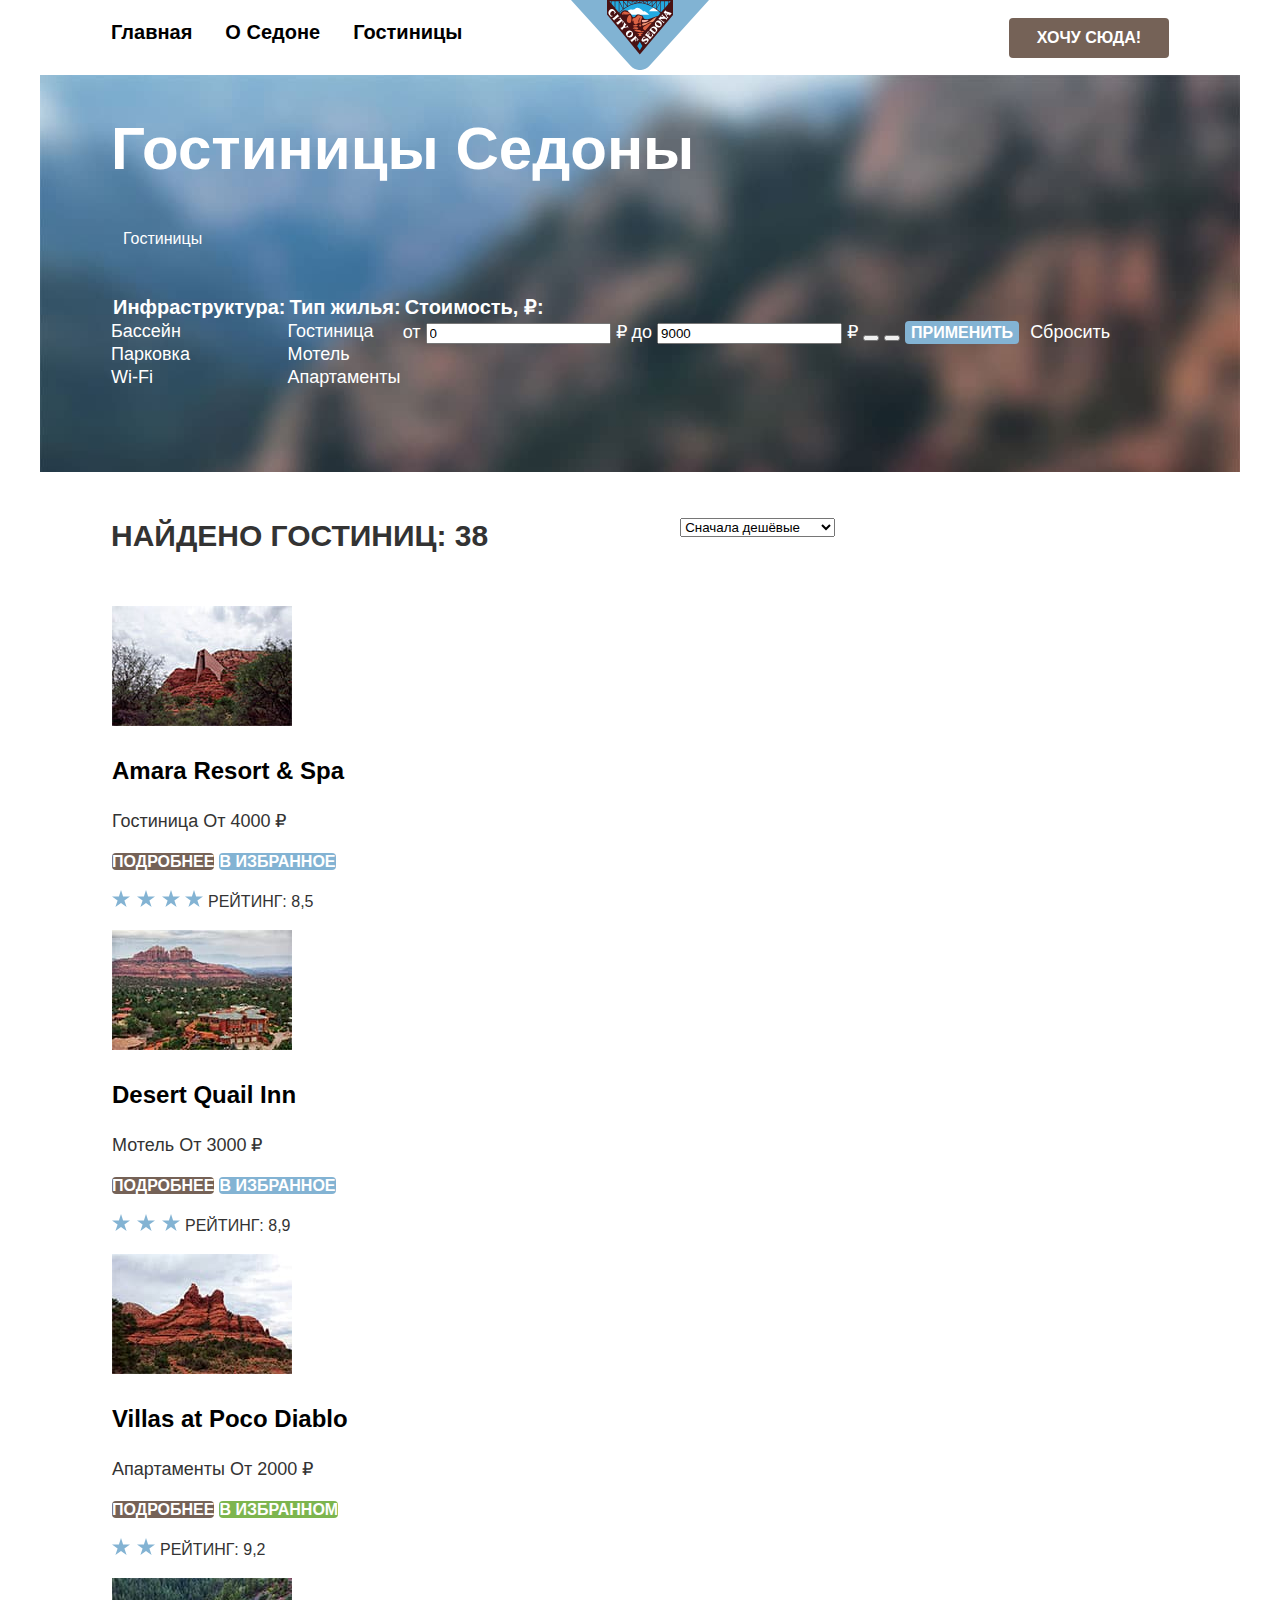
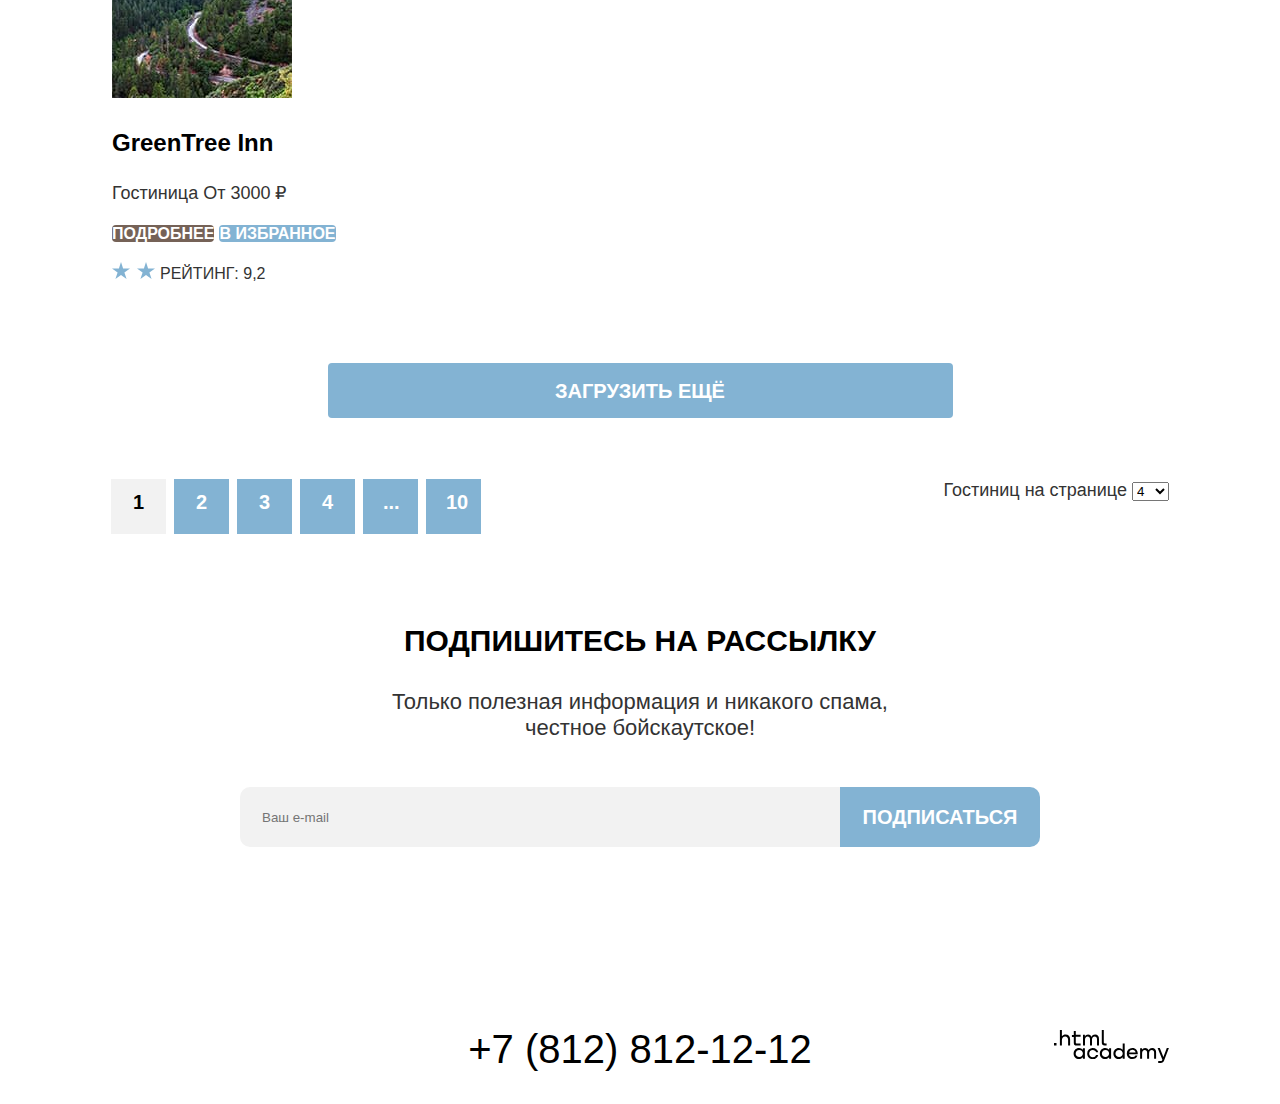
==== catalog.html @ 14f87e96 "Микросетки на флексах для всех страниц" ====
<!DOCTYPE html>
<html lang="ru">
  <head>
    <meta charset="utf-8">
    <title>HTML Academy: Седона</title>
    <link rel="stylesheet" href="styles/styles.css">
  </head>
  <body>
    <div class="page-container">

      <header class="page-header">
        <nav class="main-nav">
          <ul class="main-nav-list">
            <li class="main-nav-item">
              <a class="main-nav-link" href="index.html">Главная</a>
            </li>
            <li class="main-nav-item">
              <a class="main-nav-link" href="#">О Седоне</a>
            </li>
            <li class="main-nav-item">
              <a class="main-nav-link main-nav-link-current" href="catalog.html">Гостиницы</a>
            </li>
          </ul>
          <a class="logo" href="index.html">
            <img src="img/sedona-logo.svg" width="138" height="70" alt="Логотип города Седона.">
          </a>
          <ul class=" main-nav-list navigation-user">
            <li class="main-nav-item">
              <a class="main-nav-link" href="№">
                <span class="visually-hidden">Поиск</span>
              </a>
            </li>
            <li class="main-nav-item">
              <a class="main-nav-link" href="#">
                <span class="visually-hidden">Избранное</span>
              </a>
            </li>
            <li class="main-nav-item">
              <a class="main-nav-link button" href="#">Хочу сюда!</a>
            </li>
          </ul>

          </nav>

        </header>

        <main class="main-inner main-container">
          <div class="catalog-background">
            <header class="inner-header">
              <h1 class="inner-header-title">Гостиницы Седоны</h1>
              <ul class="breadcrumbs">
                <li class="breadcrumbs-item">
                  <a class="breadcrumbs-link" href="index.html">
                    <span class="visually-hidden">Главная страница</span>
                  </a>
                <li class="breadcrumbs-item">
                  <a class="breadcrumbs-link">Гостиницы</a>
                </li>
              </ul>
            </header>

            <section class="filters-hotels">
              <h2 class="visually-hidden">Фильтры.</h2>
              <form class="filters-form" action="https://echo.htmlacademy.ru/" method="get">
                <div class="filters-container">
                  <fieldset class="filters-group">
                    <legend class="filters-title">Инфраструктура:</legend>
                    <ul class="filters-list">
                      <li class="filters-item">
                        <label class="control">
                          <input class="visually-hidden control-input" type="checkbox" name="pool" checked>
                          <span class="control-mark"></span>
                          <span class="control-label">Бассейн</span>
                        </label>
                      </li>
                      <li class="filters-item">
                        <label class="control">
                          <input class="visually-hidden control-input" type="checkbox" name="parking" checked>
                          <span class="control-mark"></span>
                          <span class="control-label">Парковка</span>
                        </label>
                      </li>
                      <li class="filters-item">
                        <label class="control">
                          <input class="visually-hidden control-input" type="checkbox" name="wifi">
                          <span class="control-mark"></span>
                          <span class="control-label">Wi-Fi</span>
                        </label>
                      </li>
                    </ul>
                  </fieldset>

                  <fieldset class="filters-group">
                    <legend class="filters-title">Тип жилья:</legend>
                    <ul class="filters-list">
                      <li class="filters-item">
                        <label class="control">
                          <input class="visually-hidden control-input" type="radio" name="housing" value="hotel" checked>
                          <span class="control-mark"></span>
                          <span class="control-label">Гостиница</span>
                        </label>
                      </li>
                      <li class="filters-item">
                        <label class="control">
                          <input class="visually-hidden control-input" type="radio" name="housing" value="motel">
                          <span class="control-mark"></span>
                          <span class="control-label">Мотель</span>
                        </label>
                      </li>
                      <li class="filters-item">
                        <label class="control">
                          <input class="visually-hidden control-input" type="radio" name="housing" value="apartment">
                          <span class="control-mark"></span>
                          <span class="control-label">Апартаменты</span>
                        </label>
                      </li>
                    </ul>
                  </fieldset>

                  <fieldset class="filters-group">
                    <legend class="filters-title">Стоимость, ₽:</legend>
                    <label class="filter-price-label">
                      от <input class="filter-price-input" type="number" name="min-price" value="0"> ₽
                    </label>
                    <label class="filter-price-label">
                      до <input class="filter-price-input" type="number" name="max-price" value="9000"> ₽
                    </label>
                    <button class="range-toggle toggle-min" type="button">
                      <span class="visually-hidden">Изменить минимальную цену.</span>
                    </button>
                    <button class="range-toggle toggle-max" type="button">
                      <span class="visually-hidden">Изменить максимальную цену.</span>
                    </button>
                    <button class="button button-submit" type="submit">Применить</button>
                    <button class="button button-reset" type="reset">Сбросить</button>
                  </fieldset>
                </div>
              </form>
            </section>
          </div>

          <section class="catalog-hotels">
            <div class="sorting-container">
              <b class="sorting-title">Найдено гостиниц: 38</b>
              <form class="sorting-type">
                <label class="visually-hidden" for="sorting">Сортировка.</label>
                <select class="select-control" id="sorting" name="sorting">
                  <option value="cheap" selected>Сначала дешёвые</option>
                  <option value="expensive">Сначала дорогие</option>
                  <option value="popular">Сначала популярные</option>
                </select>
                <button class="visually-hidden" type="submit">Отсортировать.</button>
              </form>
              <a href="#" class="button-title">
                <span class="visually-hidden">Плитка.</span>
              </a>
              <a href="#" class="button-slideshow">
                <span class="visually-hidden">Слайдшоу.</span>
              </a>
              <a href="#" class="button-list active-button">
                <span class="visually-hidden">Список.</span>
              </a>
            </div>

            <ul class="hotels-list">
              <li class="hotels-card">
                <a class="hotels-card-link" href="#">
                  <img class="hotlels-card-image" src="img/amara.jpeg" width="180" height="120" alt="Amara Resort & Spa.">
                  <h3 class="hotels-card-title">Amara Resort & Spa</h3>
                </a>
                <span class="hotels-card-type">Гостиница</span>
                <span class="hotels-card-price">От 4000 ₽</span>
                <p class="hotel-card-buttons">
                  <a class="button hotels-card-button" href="#">Подробнее</a>
                  <a class="button hotels-card-favourites" href="#">В избранное</a>
                </p>
                <p class="hotel-card-prestige">
                  <img src="img/stars-four.svg" width="91" height="17" alt="Четыре звезды">
                  <span class="hotels-card-raiting">Рейтинг: 8,5</span>
                </p>
              </li>
              <li class="hotels-card">
                <a class="hotels-card-link" href="#">
                  <img class="hotlels-card-image" src="img/desert.jpeg" width="180" height="120" alt="Desert Quail Inn.">
                  <h3 class="hotels-card-title">Desert Quail Inn</h3>
                </a>
                <span class="hotels-card-type">Мотель</span>
                <span class="hotels-card-price">От 3000 ₽</span>
                <p class="hotel-card-buttons">
                  <a class="button hotels-card-button" href="#">Подробнее</a>
                  <a class="button hotels-card-favourites" href="#">В избранное</a>
                </p>
                <p class="hotel-card-prestige">
                  <img src="img/stars-three.svg" width="68" height="17" alt="Три звезды">
                  <span class="hotels-card-raiting">Рейтинг: 8,9</span>
                </p>
              </li>
              <li class="hotels-card">
                <a class="hotels-card-link" href="#">
                  <img class="hotlels-card-image" src="img/villas.jpeg" width="180" height="120" alt="Villas at Poco Diablo.">
                  <h3 class="hotels-card-title">Villas at Poco Diablo</h3>
                </a>
                <span class="hotels-card-type">Апартаменты</span>
                <span class="hotels-card-price">От 2000 ₽</span>
                <p class="hotel-card-buttons">
                  <a class="button hotels-card-button" href="#">Подробнее</a>
                  <a class="button hotels-card-favourites-add" href="#">В избранном</a>
                </p>
                <p class="hotel-card-prestige">
                  <img src="img/stars-two.svg" width="43" height="17" alt="Две звезды">
                  <span class="hotels-card-raiting">Рейтинг: 9,2</span>
                </p>
              </li>
              <li class="hotels-card">
                <a class="hotels-card-link" href="#">
                  <img class="hotlels-card-image" src="img/greentree.jpeg" width="180" height="120" alt="GreenTree Inn.">
                  <h3 class="hotels-card-title">GreenTree Inn</h3>
                </a>
                <span class="hotels-card-type">Гостиница</span>
                <span class="hotels-card-price">От 3000 ₽</span>
                <p class="hotel-card-buttons">
                  <a class="button hotels-card-button" href="#">Подробнее</a>
                  <a class="button hotels-card-favourites" href="#">В избранное</a>
                </p>
                <p class="hotel-card-prestige">
                  <img src="img/stars-two.svg" width="43" height="17" alt="Две звезды">
                  <span class="hotels-card-raiting">Рейтинг: 9,2</span>
                </p>
              </li>
            </ul>
            <button class="button show-more-button" type="button">Загрузить ещё</button>
            <div class="pagination-container">
              <ul class="pagination">
                <li class="pagination-item">
                  <a class="pagination-link pagination-link-current" href="#">1</a>
                </li>
                <li class="pagination-item">
                  <a class="pagination-link" href="#">2</a>
                </li>
                <li class="pagination-item">
                  <a class="pagination-link" href="#">3</a>
                </li>
                <li class="pagination-item">
                  <a class="pagination-link" href="#">4</a>
                </li>
                <li class="pagination-item">
                  <a class="pagination-link" href="#">...</a>
                </li>
                <li class="pagination-item">
                  <a class="pagination-link" href="#">10</a>
                </li>
              </ul>
              <form class="cards-on-page" action="https://echo.htmlacademy.ru/" method="get">
                <label class="cards-on-page-title" for="numbers-cards">Гостиниц на странице</label>
                  <select class="select-control" id="numbers-cards" name="numbers-cards">
                    <option value="4" selected>4</option>
                    <option value="8">8</option>
                    <option value="16">16</option>
                  </select>
                <button class="visually-hidden" type="submit">Показать.</button>
              </form>
            </div>
          </section>
          <section class="subscribe-catalog">
            <h2 class="subscribe-catalog-title">Подпишитесь на рассылку</h2>
            <p class="subscribe-catalog-description">Только полезная информация и никакого спама, <br>честное бойскаутское!</p>
            <form class="subscribe-form" action="https://echo.htmlacademy.ru/" method="post">
              <label for="subscribe-email">
                <span class="visually-hidden">Подписка на рассылку.</span>
              </label>
              <input type="email" id="subscribe-email" name="subscribe-email" placeholder="Ваш e-mail">
              <button class="button subscribe-button" type="submit">Подписаться</button>
            </form>
          </section>
        </main>

        <footer class="page-footer">
          <div class="page-footer-container">
            <ul class="footer-social-list">
              <li class="footer-social-item">
                <a class="footer-social-link" href="https://twitter.com/htmlacademy_ru">
                  <span class="visually-hidden">Твиттер.</span>
                </a>
              </li>
              <li class="footer-social-item">
                <a class="footer-social-link" href="https://www.facebook.com/htmlacademy">
                  <span class="visually-hidden">Facebook.</span>
                </a>
              </li>
              <li class="footer-social-item">
                <a class="footer-social-link" href="https://www.youtube.com/c/HTMLAcademyRUS">
                  <span class="visually-hidden">YouTube.</span>
                </a>
              </li>
            </ul>
            <a class="footer-phone" href="tel:+78128121212">+7 (812) 812-12-12</a>
            <a class="academy-logo" href="https://htmlacademy.ru/">
              <img src="img/logo_htmlacademy.svg" width="115" height="34" alt="Логотип разработчика Html Academy.">
            </a>
          </div>
        </footer>
      </div>

    </body>
</html>
---- styles/styles.css ----
@font-face {
  font-family: "PT Sans";
  font-style: normal;
  font-weight: 400;
  src: url("../fonts/ptsans-400.woff2") format("woff2");
  font-display: swap;
}

@font-face {
  font-family: "PT Sans";
  font-style: normal;
  font-weight: 700;
  src: url("../fonts/ptsans-700.woff2") format("woff2");
  font-display: swap;
}

html {
  height: 100%;
}

body {
  display: flex;
  flex-direction: column;
  min-height: 100%;
  margin: 0;
  font-family: "PT Sans", "Arial", sans-serif;
  font-size: 18px;
  line-height: 21px;
  color: #333333;
  background-color: #ffffff;
}

.visually-hidden {
  position: absolute;
  width: 1px;
  height: 1px;
  margin: -1px;
  padding: 0;
  border: 0;
  clip: rect(0 0 0 0);
  overflow: hidden;
}

.button {
  font-family: inherit;
  font-size: 16px;
  line-height: 21px;
  font-weight: 700;
  text-align: center;
  color: #ffffff;
  background-color: #756257;
  text-decoration: none;
  text-transform: uppercase;
  border: none;
  border-radius: 4px;
}

.page-container {
  display: flex;
  flex-direction: column;
  width: 1200px;
  margin: 0 auto;
}

.main-nav {
  display: flex;
  width: 1200px;
  margin: 0 auto;
  padding: 0 71px;
  box-sizing: border-box;
}

.main-nav-list {
  list-style-type: none;
  display: flex;
  flex-wrap: wrap;
  justify-content: flex-start;
  width: 531px;
  margin: 0;
  padding: 0;
}

.main-nav-item {
  margin: 0;
  padding: 0;
}

.main-nav-link {
  display: block;
  font-size: 20px;
  margin-right: 33px;
  padding-top: 19px;
  padding-bottom: 20px;
  line-height: 26px;
  font-weight: 700;
  color: #000000;
  background-color: #ffffff;
  text-decoration: none;
}

.logo {
  margin: 0 auto;
}

.navigation-user {
  display: flex;
  width: 531px;
  justify-content: flex-end;
  align-items: center;
}

.navigation-user .main-nav-item {
  min-width: 18px;
  min-height: 26px;
}

.main-nav-link.button {
  width: 160px;
  margin-right: 0;
  padding-top: 9px;
  padding-bottom: 10px;
  font-size: 16px;
  line-height: 21px;
  color: #ffffff;
  background-color: #756257;
}

.main-container {
  flex-grow: 1;
}

.first-screen {
  width: 1200px;
  padding-top: 51px;
  padding-bottom: 82px;
  background-color: #add8e6;
  background-image: url("../img/index-background.jpeg");
  background-repeat: no-repeat;
  background-size: 100% auto;
  text-align: center;
}

.first-screen-logo {
  display: block;
  margin: 0 auto;
}

.features {
  padding-top: 63px;
  text-align: center;
}

.features-slogan {
  width: 720px;
  margin-bottom: 23px;
  font-size: 30px;
  line-height: 36px;
  text-transform: uppercase;
}

.feautures-preface {
  margin-bottom: 79px;
  font-size: 22px;
  line-height: 36px;
}

.features-list,
.arguments-list {
  list-style-type: none;
  display: flex;
  flex-wrap: wrap;
  width: 1200px;
  margin: 0;
  padding: 0;
}

.features-item-photo {
  display: flex;
}

.photo-reverse {
  flex-direction: row-reverse;
}

.features-item-text {
  width: 400px;
  padding: 90px;
  padding-top: 98px;
  box-sizing: border-box;
}

.arguments-item,
.without-photo {
  width: 400px;
  min-height: 384px;
  padding: 75px;
  padding-bottom: 77px;
  box-sizing: border-box;
}

.features-item:first-of-type,
.features-item:nth-of-type(3) {
  color: #ffffff;
  background-color: #83b3d3;
}

.features-item:nth-of-type(4),
.features-item:nth-of-type(6),
.arguments-item:nth-of-type(odd) {
  background-color: rgba(131, 179, 211, 0.12);
}

.features-item:nth-of-type(5) {
  background-color: rgba(131, 179, 211, 0.2);
}

.features-title,
.arguments-title {
  margin: 0;
  font-size: 24px;
  line-height: 28px;
  font-weight: 700;
  text-transform: uppercase;
}

.features-description {
  margin: 0;
}

.search-hotel {
  width: 1200px;
  padding: 91px 240px;
  text-align: center;
  box-sizing: border-box;
}

.search-hotel-title {
  margin-top: 0;
  margin-bottom: 30px;
  font-size: 30px;
  line-height: 36px;
  font-weight: 700;
  text-transform: uppercase;
}

.search-hotel-description {
  margin-top: 0;
  margin-bottom: 58px;
  font-size: 22px;
  line-height: 26px;
}

.search-hotel-button {
  display: block;
  width: 575px;
  height: 60px;
  margin: 0 auto;
  padding-top: 13px;
  padding-bottom: 17px;
  text-align: center;
  font-size: 20px;
  line-height: 36px;
  box-sizing: border-box;
}

.subscribe {
  width: 1200px;
  padding: 94px 200px;
  text-align: center;
  color: #ffffff;
  background-color: #87ceeb;
  background-image: url("../img/subscribe-background.jpeg");
  background-repeat: no-repeat;
  background-size: cover;
  box-sizing: border-box;
}

.subscribe-title {
  margin-top: 0;
  margin-bottom: 30px;
  font-size: 30px;
  line-height: 36px;
  font-weight: 700;
  text-transform: uppercase;
}

.subscribe-description {
  margin-top: 0;
  margin-bottom: 46px;
  font-size: 22px;
  line-height: 26px;
}

.subscribe-form {
  display: flex;
}

.subscribe-form input {
  width: 600px;
  height: 60px;
  padding-left: 22px;
  background-color: #F2F2F2;
  border: none;
  border-radius: 10px 0 0 10px;
  box-sizing: border-box;
}

.subscribe-button {
  margin: 0;
  width: 200px;
  height: 60px;
  font-size: 20px;
  line-height: 26px;
  background-color: #83b3d3;
  border-radius: 0 10px 10px 0;
}

.page-footer-container {
  display: flex;
  width: 1200px;
  justify-content: space-between;
  align-items: center;
  margin: 0 auto;
  padding: 71px;
  padding-top: 40px;
  padding-bottom: 30px;
  box-sizing: border-box;
}

.footer-social-list {
  display: flex;
  flex-wrap: wrap;
  width: 240px;
  margin: 0;
  padding: 0;
  list-style-type: none;
}

.footer-social-item {
  width: 40px;
  height: 40px;
  margin-right: 10px;
  margin-bottom: 10px;
}

.footer-phone {
  width: 720px;
  font-size: 40px;
  line-height: 40px;
  text-align: center;
  color: #000000;
  text-decoration: none;
  text-transform: uppercase;
}

.academy-logo {
  width: 240px;
  margin-left: auto;
  text-align: end;
}

/*Каталог*/

.catalog-background {
  width: 1200px;
  color: #ffffff;
  background-color: #87ceeb;
  background-image: url("../img/catalog-background.jpeg");
  background-repeat: no-repeat;
  background-size: cover;
  box-sizing: border-box;
  padding: 71px;
  padding-top: 35px;
  padding-bottom: 83px;
}

.inner-header-title {
  margin-top: 0;
  font-size: 60px;
  line-height: 78px;
  font-weight: 700;
}

.breadcrumbs {
  display: flex;
  margin: 0;
  padding: 0;
  padding-bottom: 45px;
  list-style-type: none;
}

.breadcrumbs-item:first-child {
  width: 12px;
  height: 12px;
}

.breadcrumbs-link {
  font-size: 16px;
  margin-right: 26px;
}

.filters-container {
  display: flex;
}

.filters-group {
  border: none;
  margin: 0;
  padding: 0;
}

.filters-list {
  list-style-type: none;
  margin: 0;
  padding: 0;
}

.filters-title {
  font-size: 20px;
  line-height: 26px;
  font-weight: 700;
}

.filters-item {
  line-height: 23px;
}

.button-submit {
  background-color: #83b3d3;
}

.button-reset {
  font-size: 18px;
  line-height: 23px;
  font-weight: 400;
  text-transform: none;
  background-color: transparent;
}

.sorting-container {
  display: flex;
  width: 1200px;
  padding: 71px;
  padding-top: 44px;
  padding-bottom: 42px;
  box-sizing: border-box;
}

.sorting-title {
  margin-right: 192px;
  font-size: 30px;
  line-height: 39px;
  text-transform: uppercase;
}

.sorting-type {
  margin-right: auto;
}

.sorting-container a {
  width: 48px;
  height: 48px;
  margin-right: 8px;
}

.sorting-container a:last-child {
  margin-right: 0;
}

.hotels-list {
  display: flex;
  flex-direction: column;
  width: 1200px;
  margin: 0;
  margin-bottom: 61px;
  padding: 0 72px;
  list-style-type: none;
  box-sizing: border-box;
}

.hotels-card-link {
  text-decoration: none;
}

.hotels-card-title {
  font-size: 24px;
  line-height: 31px;
  color: #000000;
}

.hotels-card-type,
.hotels-card-prise {
  line-height: 23px;
}

.hotels-card-favourites {
  background-color: #83b3d3;
}

.hotels-card-raiting {
  font-size: 16px;
  text-transform: uppercase;
}

.hotels-card-favourites-add {
  background-color: #7db54f;
}

.show-more-button {
  display: block;
  width: 625px;
  height: 55px;
  margin: 0 auto;
  margin-bottom: 30px;
  font-size: 20px;
  line-height: 26px;
  background-color: #83b3d3;
}

.pagination-container {
  display: flex;
  padding: 71px;
  padding-top: 31px;
  padding-bottom: 89px;
}

.pagination {
  display: flex;
  list-style-type: none;
  margin: 0;
  padding: 0;
}

.pagination-item:not(:last-child) {
  margin-right: 8px;
}

.pagination-link {
  display: block;
  width: 55px;
  height: 55px;
  padding: 10px 20px;
  font-size: 20px;
  line-height: 26px;
  font-weight: 700;
  text-align: center;
  color: #ffffff;
  background-color: #83b3d3;
  text-decoration: none;
  box-sizing: border-box;
}

.pagination-link-current {
  color: #000000;
  background-color: #f2f2f2;
}

.cards-on-page {
  margin-left: auto;
}

.cards-on-page-title {
  line-height: 23px;
}

.subscribe-catalog {
  width: 1200px;
  padding: 0 200px;
  margin-bottom: 137px;
  text-align: center;
  box-sizing: border-box;
}

.subscribe-catalog-title {
  margin-top: 0;
  margin-bottom: 30px;
  font-size: 30px;
  line-height: 36px;
  font-weight: 700;
  color: #000000;
  text-transform: uppercase;
}

.subscribe-catalog-description {
  margin-top: 0;
  margin-bottom: 46px;
  font-size: 22px;
  line-height: 26px;
}
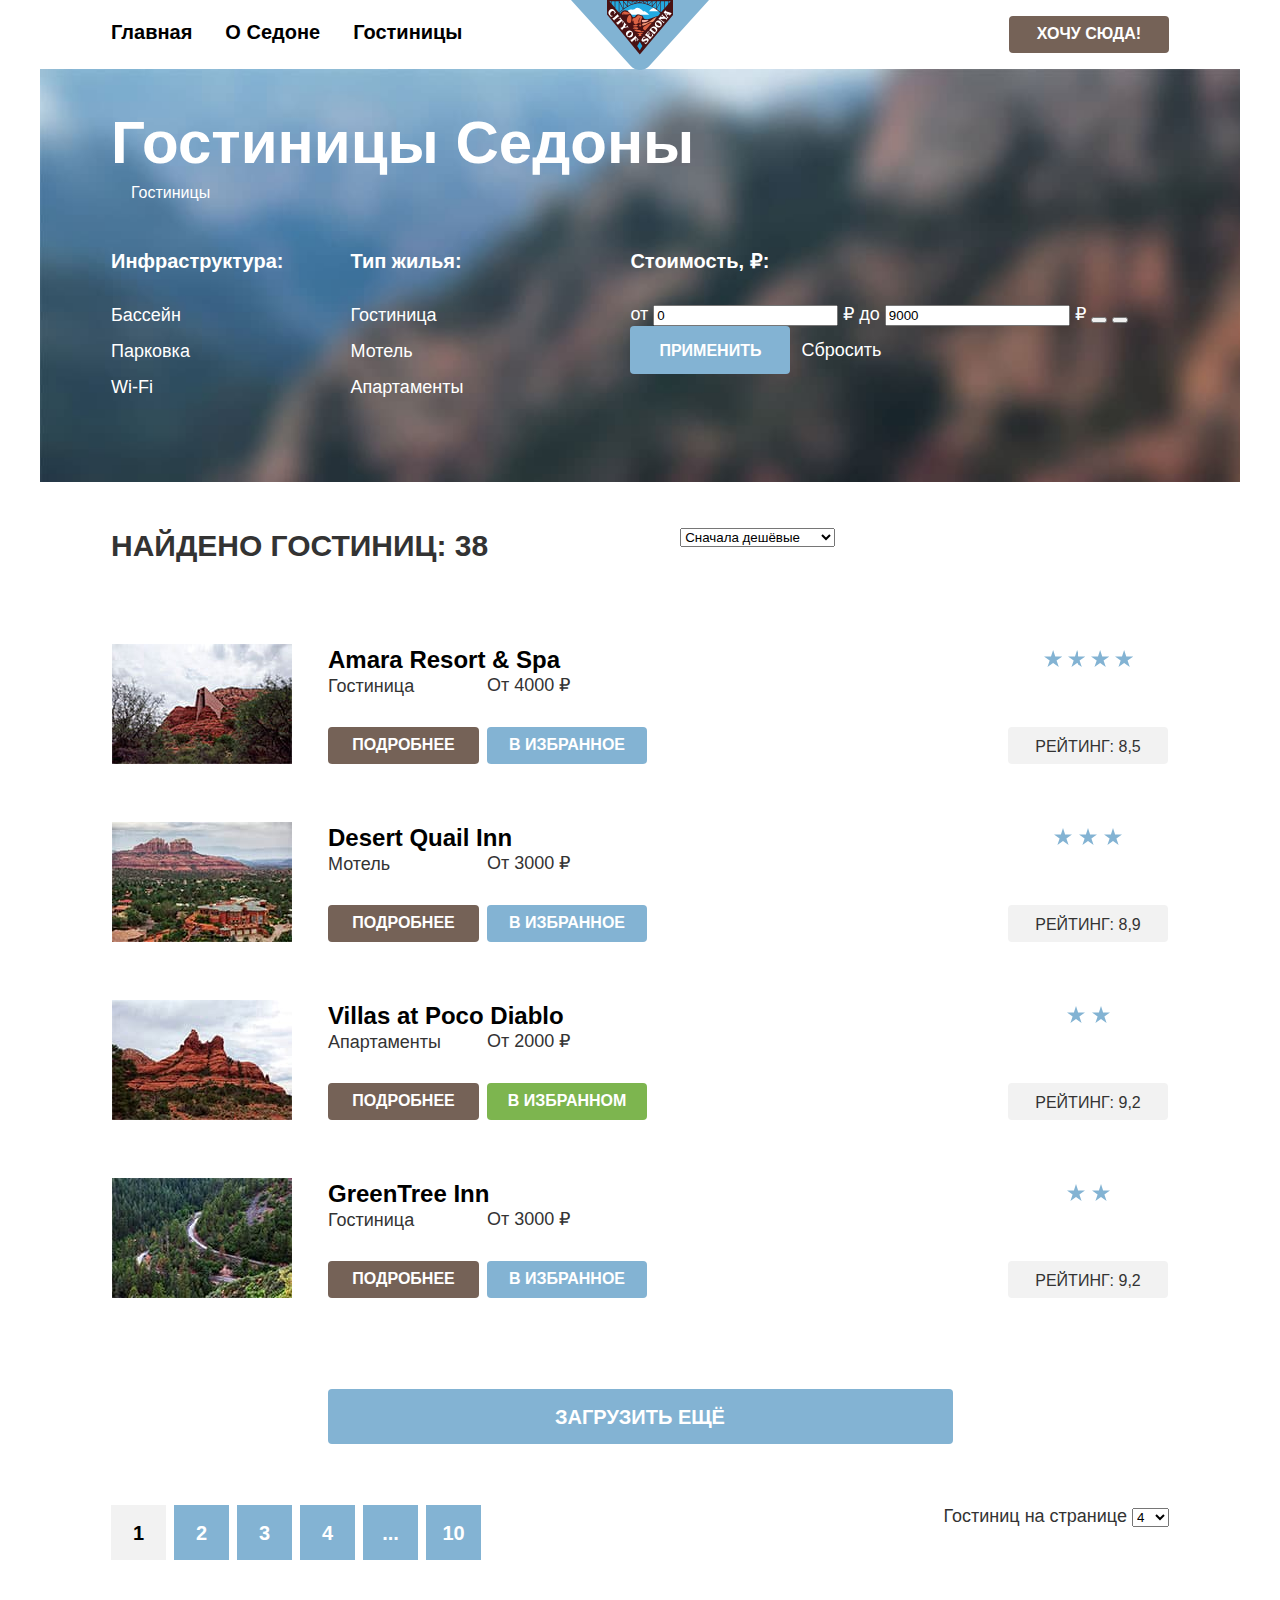
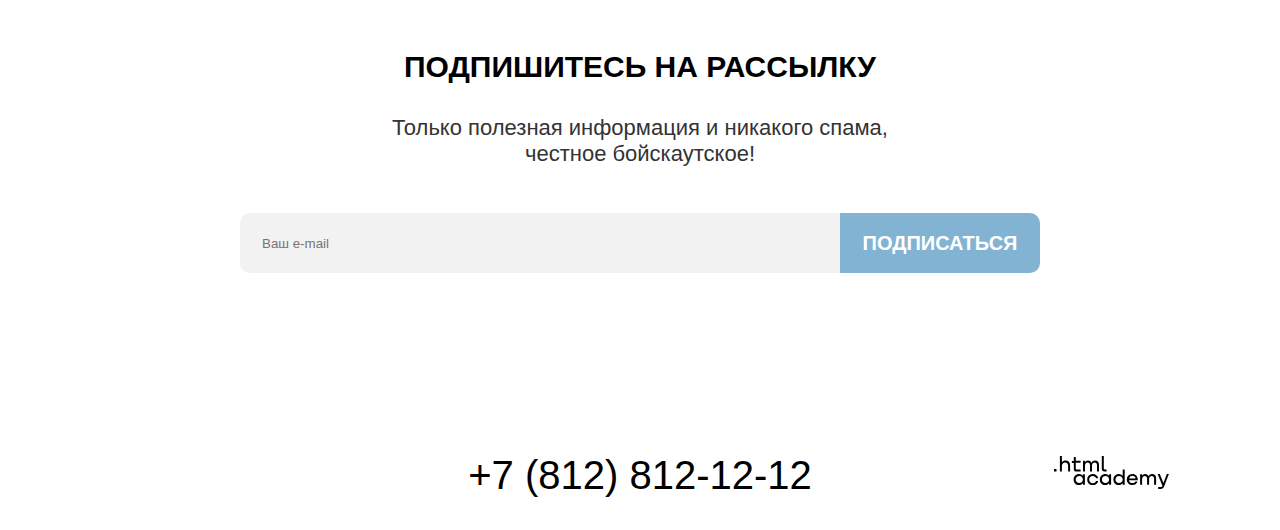
==== commit 5ef240b1: "Мелкие сетки на гридах для подходящих компонентов" ====
--- a/catalog.html
+++ b/catalog.html
@@ -63,7 +63,7 @@
               <h2 class="visually-hidden">Фильтры.</h2>
               <form class="filters-form" action="https://echo.htmlacademy.ru/" method="get">
                 <div class="filters-container">
-                  <fieldset class="filters-group">
+                  <fieldset class="filters-group infrastructure">
                     <legend class="filters-title">Инфраструктура:</legend>
                     <ul class="filters-list">
                       <li class="filters-item">
@@ -90,7 +90,7 @@
                     </ul>
                   </fieldset>
 
-                  <fieldset class="filters-group">
+                  <fieldset class="filters-group housing">
                     <legend class="filters-title">Тип жилья:</legend>
                     <ul class="filters-list">
                       <li class="filters-item">
@@ -164,74 +164,66 @@
 
             <ul class="hotels-list">
               <li class="hotels-card">
-                <a class="hotels-card-link" href="#">
-                  <img class="hotlels-card-image" src="img/amara.jpeg" width="180" height="120" alt="Amara Resort & Spa.">
+                <img class="hotels-card-image" src="img/amara.jpeg" width="180" height="120" alt="Amara Resort & Spa.">
+                <a class="hotels-card-link" href="#">
                   <h3 class="hotels-card-title">Amara Resort & Spa</h3>
                 </a>
                 <span class="hotels-card-type">Гостиница</span>
                 <span class="hotels-card-price">От 4000 ₽</span>
-                <p class="hotel-card-buttons">
+                <p class="hotels-card-buttons">
                   <a class="button hotels-card-button" href="#">Подробнее</a>
                   <a class="button hotels-card-favourites" href="#">В избранное</a>
                 </p>
-                <p class="hotel-card-prestige">
-                  <img src="img/stars-four.svg" width="91" height="17" alt="Четыре звезды">
-                  <span class="hotels-card-raiting">Рейтинг: 8,5</span>
-                </p>
-              </li>
-              <li class="hotels-card">
-                <a class="hotels-card-link" href="#">
-                  <img class="hotlels-card-image" src="img/desert.jpeg" width="180" height="120" alt="Desert Quail Inn.">
+                <p class="hotels-stars-raiting stars-four"><span class="visually-hidden">Четыре звезды</span></p>
+                <span class="hotels-card-raiting">Рейтинг: 8,5</span>
+              </li>
+              <li class="hotels-card">
+                <img class="hotels-card-image" src="img/desert.jpeg" width="180" height="120" alt="Desert Quail Inn.">
+                <a class="hotels-card-link" href="#">
                   <h3 class="hotels-card-title">Desert Quail Inn</h3>
                 </a>
                 <span class="hotels-card-type">Мотель</span>
                 <span class="hotels-card-price">От 3000 ₽</span>
-                <p class="hotel-card-buttons">
+                <p class="hotels-card-buttons">
                   <a class="button hotels-card-button" href="#">Подробнее</a>
                   <a class="button hotels-card-favourites" href="#">В избранное</a>
                 </p>
-                <p class="hotel-card-prestige">
-                  <img src="img/stars-three.svg" width="68" height="17" alt="Три звезды">
-                  <span class="hotels-card-raiting">Рейтинг: 8,9</span>
-                </p>
-              </li>
-              <li class="hotels-card">
-                <a class="hotels-card-link" href="#">
-                  <img class="hotlels-card-image" src="img/villas.jpeg" width="180" height="120" alt="Villas at Poco Diablo.">
+                <p class="hotels-stars-raiting stars-three"><span class="visually-hidden">Три звезды</span></p>
+                <span class="hotels-card-raiting">Рейтинг: 8,9</span>
+              </li>
+              <li class="hotels-card">
+                <img class="hotels-card-image" src="img/villas.jpeg" width="180" height="120" alt="Villas at Poco Diablo.">
+                <a class="hotels-card-link" href="#">
                   <h3 class="hotels-card-title">Villas at Poco Diablo</h3>
                 </a>
                 <span class="hotels-card-type">Апартаменты</span>
                 <span class="hotels-card-price">От 2000 ₽</span>
-                <p class="hotel-card-buttons">
+                <p class="hotels-card-buttons">
                   <a class="button hotels-card-button" href="#">Подробнее</a>
                   <a class="button hotels-card-favourites-add" href="#">В избранном</a>
                 </p>
-                <p class="hotel-card-prestige">
-                  <img src="img/stars-two.svg" width="43" height="17" alt="Две звезды">
-                  <span class="hotels-card-raiting">Рейтинг: 9,2</span>
-                </p>
-              </li>
-              <li class="hotels-card">
-                <a class="hotels-card-link" href="#">
-                  <img class="hotlels-card-image" src="img/greentree.jpeg" width="180" height="120" alt="GreenTree Inn.">
+                <p class="hotels-stars-raiting stars-two"><span class="visually-hidden">Две звезды</span></p>
+                <span class="hotels-card-raiting">Рейтинг: 9,2</span>
+              </li>
+              <li class="hotels-card">
+                <img class="hotels-card-image" src="img/greentree.jpeg" width="180" height="120" alt="GreenTree Inn.">
+                <a class="hotels-card-link" href="#">
                   <h3 class="hotels-card-title">GreenTree Inn</h3>
                 </a>
                 <span class="hotels-card-type">Гостиница</span>
                 <span class="hotels-card-price">От 3000 ₽</span>
-                <p class="hotel-card-buttons">
+                <p class="hotels-card-buttons">
                   <a class="button hotels-card-button" href="#">Подробнее</a>
                   <a class="button hotels-card-favourites" href="#">В избранное</a>
                 </p>
-                <p class="hotel-card-prestige">
-                  <img src="img/stars-two.svg" width="43" height="17" alt="Две звезды">
-                  <span class="hotels-card-raiting">Рейтинг: 9,2</span>
-                </p>
+                <p class="hotels-stars-raiting stars-two"><span class="visually-hidden">Две звезды</span></p>
+                <span class="hotels-card-raiting">Рейтинг: 9,2</span>
               </li>
             </ul>
             <button class="button show-more-button" type="button">Загрузить ещё</button>
             <div class="pagination-container">
               <ul class="pagination">
-                <li class="pagination-item">
+                <li class="pagination-item pagination-link-current">
                   <a class="pagination-link pagination-link-current" href="#">1</a>
                 </li>
                 <li class="pagination-item">
--- a/styles/styles.css
+++ b/styles/styles.css
@@ -14,6 +14,12 @@
   font-display: swap;
 }
 
+*,
+*::before,
+*::after {
+  box-sizing: border-box;
+}
+
 html {
   height: 100%;
 }
@@ -44,7 +50,7 @@
 .button {
   font-family: inherit;
   font-size: 16px;
-  line-height: 21px;
+  line-height: 18px;
   font-weight: 700;
   text-align: center;
   color: #ffffff;
@@ -62,12 +68,15 @@
   margin: 0 auto;
 }
 
+.page-header {
+  position: relative;
+}
+
 .main-nav {
   display: flex;
   width: 1200px;
   margin: 0 auto;
   padding: 0 71px;
-  box-sizing: border-box;
 }
 
 .main-nav-list {
@@ -81,6 +90,7 @@
 }
 
 .main-nav-item {
+  display: block;
   margin: 0;
   padding: 0;
 }
@@ -100,6 +110,7 @@
 
 .logo {
   margin: 0 auto;
+  margin-bottom: -6px;
 }
 
 .navigation-user {
@@ -120,7 +131,7 @@
   padding-top: 9px;
   padding-bottom: 10px;
   font-size: 16px;
-  line-height: 21px;
+  line-height: 18px;
   color: #ffffff;
   background-color: #756257;
 }
@@ -130,7 +141,6 @@
 }
 
 .first-screen {
-  width: 1200px;
   padding-top: 51px;
   padding-bottom: 82px;
   background-color: #add8e6;
@@ -169,7 +179,6 @@
   list-style-type: none;
   display: flex;
   flex-wrap: wrap;
-  width: 1200px;
   margin: 0;
   padding: 0;
 }
@@ -186,7 +195,6 @@
   width: 400px;
   padding: 90px;
   padding-top: 98px;
-  box-sizing: border-box;
 }
 
 .arguments-item,
@@ -195,7 +203,6 @@
   min-height: 384px;
   padding: 75px;
   padding-bottom: 77px;
-  box-sizing: border-box;
 }
 
 .features-item:first-of-type,
@@ -228,10 +235,8 @@
 }
 
 .search-hotel {
-  width: 1200px;
   padding: 91px 240px;
   text-align: center;
-  box-sizing: border-box;
 }
 
 .search-hotel-title {
@@ -260,11 +265,9 @@
   text-align: center;
   font-size: 20px;
   line-height: 36px;
-  box-sizing: border-box;
 }
 
 .subscribe {
-  width: 1200px;
   padding: 94px 200px;
   text-align: center;
   color: #ffffff;
@@ -272,7 +275,6 @@
   background-image: url("../img/subscribe-background.jpeg");
   background-repeat: no-repeat;
   background-size: cover;
-  box-sizing: border-box;
 }
 
 .subscribe-title {
@@ -299,10 +301,9 @@
   width: 600px;
   height: 60px;
   padding-left: 22px;
-  background-color: #F2F2F2;
+  background-color: #f2f2f2;
   border: none;
   border-radius: 10px 0 0 10px;
-  box-sizing: border-box;
 }
 
 .subscribe-button {
@@ -324,7 +325,6 @@
   padding: 71px;
   padding-top: 40px;
   padding-bottom: 30px;
-  box-sizing: border-box;
 }
 
 .footer-social-list {
@@ -362,20 +362,17 @@
 /*Каталог*/
 
 .catalog-background {
-  width: 1200px;
   color: #ffffff;
   background-color: #87ceeb;
   background-image: url("../img/catalog-background.jpeg");
   background-repeat: no-repeat;
   background-size: cover;
-  box-sizing: border-box;
-  padding: 71px;
+}
+
+.inner-header-title {
+  margin: 0;
   padding-top: 35px;
-  padding-bottom: 83px;
-}
-
-.inner-header-title {
-  margin-top: 0;
+  padding-left: 71px;
   font-size: 60px;
   line-height: 78px;
   font-weight: 700;
@@ -384,8 +381,7 @@
 .breadcrumbs {
   display: flex;
   margin: 0;
-  padding: 0;
-  padding-bottom: 45px;
+  padding: 0 71px;
   list-style-type: none;
 }
 
@@ -397,6 +393,13 @@
 .breadcrumbs-link {
   font-size: 16px;
   margin-right: 26px;
+  padding: 3px 8px;
+}
+
+.filters-hotels {
+  padding: 71px;
+  padding-top: 45px;
+  padding-bottom: 83px;
 }
 
 .filters-container {
@@ -409,6 +412,16 @@
   padding: 0;
 }
 
+.infrastructure {
+  margin: 0;
+  margin-right: 67px;
+}
+
+.housing {
+  margin: 0;
+  margin-right: 167px;
+}
+
 .filters-list {
   list-style-type: none;
   margin: 0;
@@ -416,16 +429,28 @@
 }
 
 .filters-title {
+  margin: 0;
+  margin-bottom: 30px;
+  padding: 0;
   font-size: 20px;
   line-height: 26px;
   font-weight: 700;
 }
 
 .filters-item {
+  margin-bottom: 13px;
   line-height: 23px;
 }
 
+.filters-item:last-child {
+  margin-bottom: 0;
+}
+
 .button-submit {
+  width: 160px;
+  padding-top: 14px;
+  padding-bottom: 13px;
+  line-height: 21px;
   background-color: #83b3d3;
 }
 
@@ -439,11 +464,9 @@
 
 .sorting-container {
   display: flex;
-  width: 1200px;
   padding: 71px;
   padding-top: 44px;
   padding-bottom: 42px;
-  box-sizing: border-box;
 }
 
 .sorting-title {
@@ -470,39 +493,123 @@
 .hotels-list {
   display: flex;
   flex-direction: column;
-  width: 1200px;
   margin: 0;
   margin-bottom: 61px;
   padding: 0 72px;
   list-style-type: none;
-  box-sizing: border-box;
+}
+
+.hotels-list .button {
+  display: block;
+  padding-top: 9px;
+  padding-bottom: 10px;
+}
+
+.hotels-card {
+  display: grid;
+  grid-template-columns: 180px 36px 159px 160px 361px 160px;
+  grid-template-rows: 31px min-content 37px; /*Не знаю, насколько правильно здесь задавать фиксированную высоту у первого ряда, но
+  с каким-нибудь min-content ряд съезжает в 45px, на макет ни фига не похоже тогда) Скажи, в чем ошиблась. Если супер-длинное название будет у отеля,
+  его можно продлить до 7 линии, например.*/
+  padding-top: 28px;
+  padding-bottom: 30px;
+}
+
+.hotels-card-image {
+  display: block;
+  grid-column: 1 / 2;
+  grid-row: 1 / 4;
+  margin: 0;
+  padding: 0;
 }
 
 .hotels-card-link {
+  display: block;
+  grid-column: 3 / 6;
+  grid-row: 1 / 2;
+  margin: 0;
   text-decoration: none;
 }
 
 .hotels-card-title {
+  margin: 0;
   font-size: 24px;
   line-height: 31px;
   color: #000000;
 }
 
-.hotels-card-type,
+.hotels-card-type {
+  grid-column: 3 / 4;
+  line-height: 23px;
+}
+
 .hotels-card-prise {
   line-height: 23px;
 }
 
+.hotels-card-buttons {
+  display: flex;
+  grid-column: 3 / 5;
+  grid-row: 3 / 4;
+  width: 319px;
+  margin: 0;
+  justify-content: space-between;
+}
+
+.hotels-card-button {
+  width: 151px;
+}
+
 .hotels-card-favourites {
+  width: 160px;
   background-color: #83b3d3;
 }
 
+.hotels-stars-raiting {
+  display: block;
+  grid-column: 6 / 7;
+  grid-row: 1 /2 ;
+  justify-self: center;
+  height: 23px;
+  margin: 0;
+  background-image: url("../img/star.svg");
+  background-repeat: space;
+  background-position: 6px bottom;
+}
+
+.stars-two {
+  margin: 0;
+  width: 43px;
+}
+
+.stars-three {
+  margin: 0;
+  width: 68px;
+}
+
+.stars-four {
+  margin: 0;
+  width: 89px;
+}
+
 .hotels-card-raiting {
+  display: block;
+  grid-column: 6 / 7;
+  grid-row: 3 / 4;
+  justify-self: end;
+  width: 160px;
+  margin: 0;
+  padding-top: 9px;
+  padding-bottom: 10px;
+  text-align: center;
   font-size: 16px;
   text-transform: uppercase;
+  background-color: #F2F2F2;
+  border-radius: 4px;
 }
 
 .hotels-card-favourites-add {
+  width: 160px;
   background-color: #7db54f;
 }
 
@@ -510,6 +617,7 @@
   display: block;
   width: 625px;
   height: 55px;
+  padding: 0;
   margin: 0 auto;
   margin-bottom: 30px;
   font-size: 20px;
@@ -531,23 +639,29 @@
   padding: 0;
 }
 
+.pagination-item {
+  display: flex;
+  justify-content: center;
+  align-items: center;
+  min-width: 55px;
+  height: 55px;
+  padding: 5px;
+  background-color: #83b3d3;
+}
+
 .pagination-item:not(:last-child) {
   margin-right: 8px;
 }
 
 .pagination-link {
   display: block;
-  width: 55px;
-  height: 55px;
-  padding: 10px 20px;
+  padding: 10px 10px;
   font-size: 20px;
   line-height: 26px;
   font-weight: 700;
-  text-align: center;
   color: #ffffff;
   background-color: #83b3d3;
   text-decoration: none;
-  box-sizing: border-box;
 }
 
 .pagination-link-current {
@@ -564,11 +678,9 @@
 }
 
 .subscribe-catalog {
-  width: 1200px;
   padding: 0 200px;
   margin-bottom: 137px;
   text-align: center;
-  box-sizing: border-box;
 }
 
 .subscribe-catalog-title {
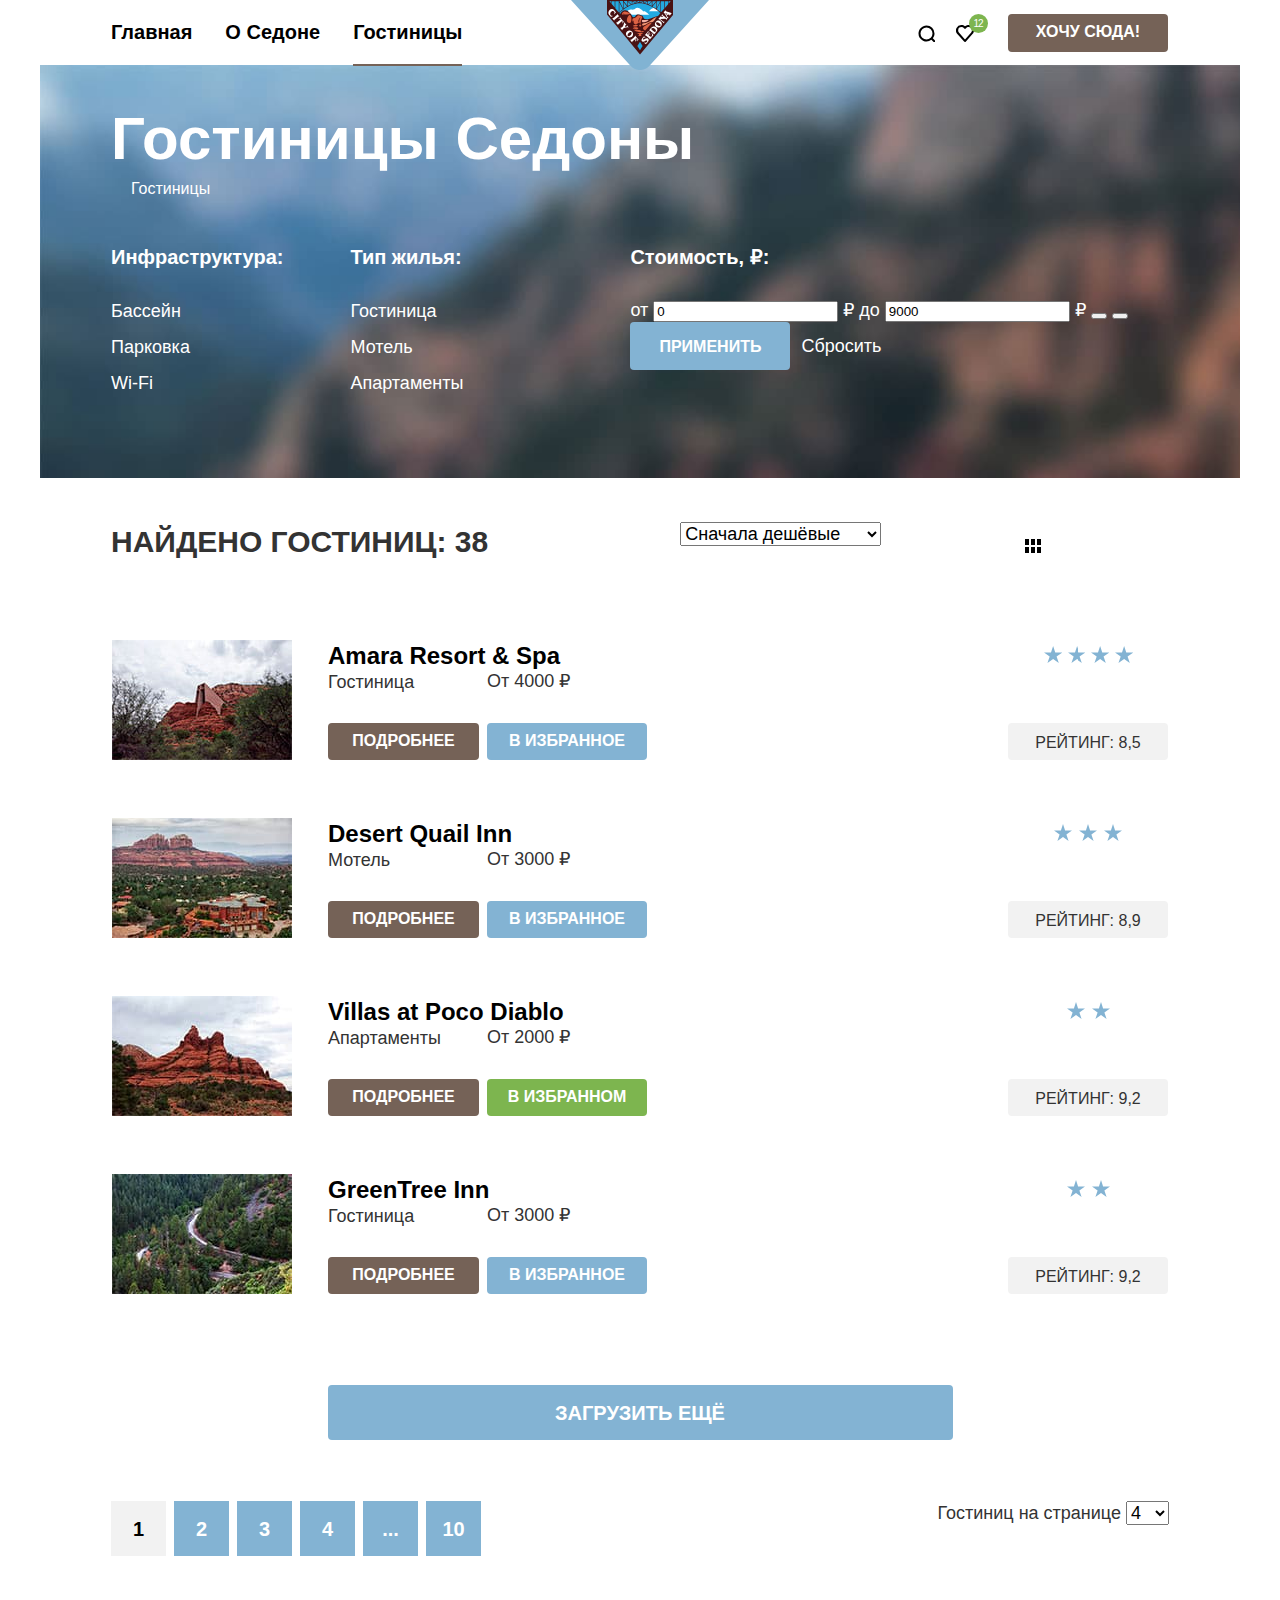
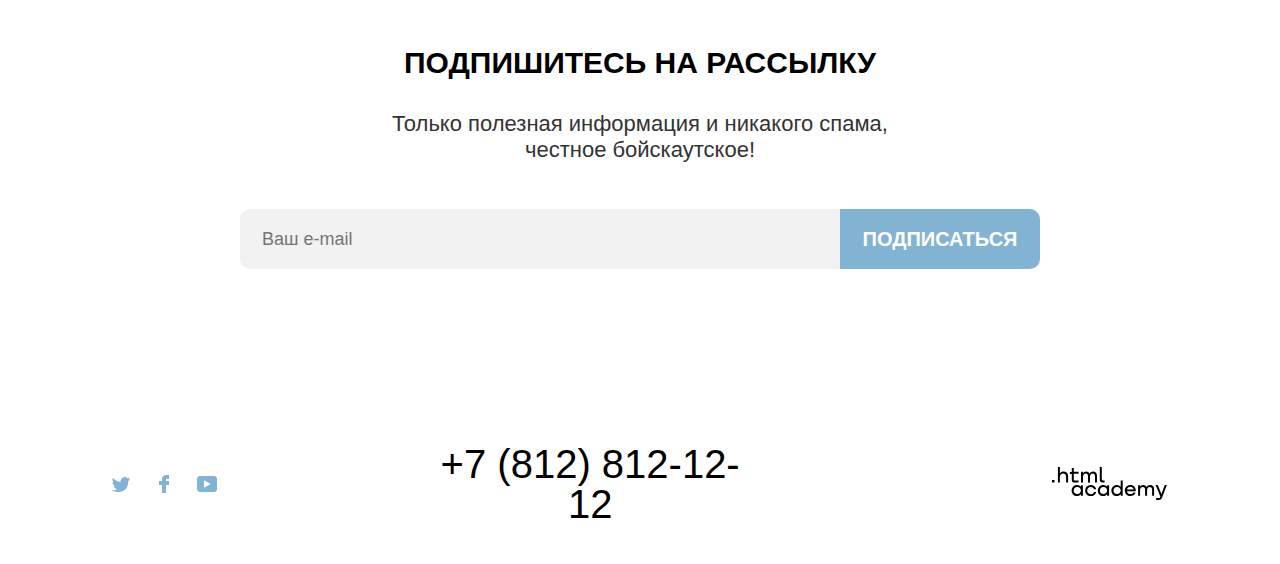
==== commit c5cabec8: "Декоративные элементы на главной странице" ====
--- a/catalog.html
+++ b/catalog.html
@@ -24,14 +24,20 @@
           <a class="logo" href="index.html">
             <img src="img/sedona-logo.svg" width="138" height="70" alt="Логотип города Седона.">
           </a>
-          <ul class=" main-nav-list navigation-user">
-            <li class="main-nav-item">
-              <a class="main-nav-link" href="№">
+          <ul class="main-nav-list navigation-user">
+            <li class="main-nav-item">
+              <a class="main-nav-link" href="#">
+                <svg class="navigation-icon" aria-hidden="true" focusable="false" width="18" height="18" viewBox="0 0 18 18" xmlns="http://www.w3.org/2000/svg">
+                  <path d="m19.5 18-3.7-3.67c1-1.3 1.7-2.98 1.7-4.87a8 8 0 0 0-8-7.96c-4.4 0-8 3.68-8 8.06a8 8 0 0 0 12.9 6.26l3.7 3.68 1.4-1.5Zm-10-2.48a6 6 0 0 1-6-5.96 6 6 0 0 1 12 0 6 6 0 0 1-6 5.96Z"/>
+                </svg>
                 <span class="visually-hidden">Поиск</span>
               </a>
             </li>
-            <li class="main-nav-item">
+            <li class="main-nav-item favourites-icon">
               <a class="main-nav-link" href="#">
+                <svg class="navigation-icon" aria-hidden="true" focusable="false" width="18" height="17" viewBox="0 0 18 17" xmlns="http://www.w3.org/2000/svg">
+                  <path d="M8.9 17a1 1 0 0 1-.8-.4l-7-7.9A5.4 5.4 0 0 1 5.5 0C6.8 0 8 .5 9 1.3a5.5 5.5 0 0 1 9 4.1c0 1.3-.5 2.5-1.3 3.4l-7 7.9c-.2.2-.4.3-.8.3Zm-6-9.5L9 14.4l6.2-7c.5-.5.7-1.2.7-2 0-1.8-1.5-3.3-3.3-3.3-1 0-2 .5-2.7 1.3-.3.3-.6.4-.9.4-.3 0-.6-.2-.8-.4a3.7 3.7 0 0 0-2.7-1.3 3.3 3.3 0 0 0-3.3 3.3c-.1.9.3 1.6.7 2.1-.1 0-.1 0 0 0Z"/>
+                </svg>
                 <span class="visually-hidden">Избранное</span>
               </a>
             </li>
@@ -39,10 +45,8 @@
               <a class="main-nav-link button" href="#">Хочу сюда!</a>
             </li>
           </ul>
-
-          </nav>
-
-        </header>
+        </nav>
+      </header>
 
         <main class="main-inner main-container">
           <div class="catalog-background">
@@ -164,7 +168,9 @@
 
             <ul class="hotels-list">
               <li class="hotels-card">
-                <img class="hotels-card-image" src="img/amara.jpeg" width="180" height="120" alt="Amara Resort & Spa.">
+                <a class="hotels-card-link-image" href="#">
+                  <img class="hotels-card-image" src="img/amara.jpeg" width="180" height="120" alt="Amara Resort & Spa.">
+                </a>
                 <a class="hotels-card-link" href="#">
                   <h3 class="hotels-card-title">Amara Resort & Spa</h3>
                 </a>
@@ -178,7 +184,9 @@
                 <span class="hotels-card-raiting">Рейтинг: 8,5</span>
               </li>
               <li class="hotels-card">
-                <img class="hotels-card-image" src="img/desert.jpeg" width="180" height="120" alt="Desert Quail Inn.">
+                <a class="hotels-card-link-image" href="#">
+                  <img class="hotels-card-image" src="img/desert.jpeg" width="180" height="120" alt="Desert Quail Inn.">
+                </a>
                 <a class="hotels-card-link" href="#">
                   <h3 class="hotels-card-title">Desert Quail Inn</h3>
                 </a>
@@ -192,7 +200,9 @@
                 <span class="hotels-card-raiting">Рейтинг: 8,9</span>
               </li>
               <li class="hotels-card">
-                <img class="hotels-card-image" src="img/villas.jpeg" width="180" height="120" alt="Villas at Poco Diablo.">
+                <a class="hotels-card-link-image" href="#">
+                  <img class="hotels-card-image" src="img/villas.jpeg" width="180" height="120" alt="Villas at Poco Diablo.">
+                </a>
                 <a class="hotels-card-link" href="#">
                   <h3 class="hotels-card-title">Villas at Poco Diablo</h3>
                 </a>
@@ -206,7 +216,9 @@
                 <span class="hotels-card-raiting">Рейтинг: 9,2</span>
               </li>
               <li class="hotels-card">
-                <img class="hotels-card-image" src="img/greentree.jpeg" width="180" height="120" alt="GreenTree Inn.">
+                <a class="hotels-card-link-image" href="#">
+                  <img class="hotels-card-image" src="img/greentree.jpeg" width="180" height="120" alt="GreenTree Inn.">
+                </a>
                 <a class="hotels-card-link" href="#">
                   <h3 class="hotels-card-title">GreenTree Inn</h3>
                 </a>
@@ -271,23 +283,34 @@
             <ul class="footer-social-list">
               <li class="footer-social-item">
                 <a class="footer-social-link" href="https://twitter.com/htmlacademy_ru">
+                  <svg class="social-icon" aria-hidden="true" focusable="false" width="18" height="15" viewBox="0 0 18 15" fill="none" xmlns="http://www.w3.org/2000/svg">
+                    <path d="M11.6.2c1.8-.5 3.2.3 3.8 1.2.7-.2 1.4-.5 2.1-.7 0 .9-.6 1.5-.9 1.8.7.1 1.4-.6 1.4-.6-.2 1-1.1 1.8-1.7 2C16.1 10.7 13 15.1 5.7 15h-.5c-.4 0-4.4-.5-5.2-1.9 2.4.2 4.1-.4 5-1.2-1-.3-2.9-.4-3.2-2.9.4.1.6.2 1.3.1C1.8 8.3.4 7.5.5 5.3c.3.3 1.1.5 1.4.5C1.1 5.6-.2 2.5.9.9c1.9 1.9 4 3.6 7.6 3.8C8.7 2.3 9.7.8 11.6.2Z"/>
+                  </svg>
                   <span class="visually-hidden">Твиттер.</span>
                 </a>
               </li>
               <li class="footer-social-item">
                 <a class="footer-social-link" href="https://www.facebook.com/htmlacademy">
+                  <svg class="social-icon" aria-hidden="true" focusable="false" width="10" height="18" viewBox="0 0 10 18" fill="none" xmlns="http://www.w3.org/2000/svg">
+                    <path d="M7 0C4.8 0 3 1.8 3 4v2H0v4h3v8h4v-8h3V6H7V4h3V0H7Z"/>
+                  </svg>
                   <span class="visually-hidden">Facebook.</span>
                 </a>
               </li>
               <li class="footer-social-item">
                 <a class="footer-social-link" href="https://www.youtube.com/c/HTMLAcademyRUS">
+                  <svg class="social-icon" aria-hidden="true" focusable="false" width="20" height="16" viewBox="0 0 20 16" fill="none" xmlns="http://www.w3.org/2000/svg">
+                    <path d="M17 0H2.9C1.2 0 0 1.5 0 3.2v9.5C0 14.5 1.2 16 2.9 16h14.3c1.5 0 2.9-1.5 2.9-3.2V3.2C19.9 1.5 18.7 0 17 0ZM7 11.8V4.2L13.7 8 7 11.8Z"/>
+                  </svg>
                   <span class="visually-hidden">YouTube.</span>
                 </a>
               </li>
             </ul>
             <a class="footer-phone" href="tel:+78128121212">+7 (812) 812-12-12</a>
-            <a class="academy-logo" href="https://htmlacademy.ru/">
-              <img src="img/logo_htmlacademy.svg" width="115" height="34" alt="Логотип разработчика Html Academy.">
+            <a class="academy-logo-link" href="https://htmlacademy.ru/">
+              <svg class="academy-logo" aria-hidden="true" focusable="false" width="115" height="34" viewBox="0 0 115 34" xmlns="http://www.w3.org/2000/svg">
+                <path d="M0 12.9v2.6h2.5v-2.6H0ZM11.6 4.5c-1.6 0-2.8.7-3.6 1.7h-.1V0h-2v15.5h2v-5.3c0-2.1 1.3-3.6 3.3-3.6 1.8 0 2.9 1.4 2.9 3.2v5.7h2V9.4c.1-3-1.8-4.9-4.5-4.9ZM26.6 4.8h-4.8V1.1h-2v3.8h-1.9v2h1.9v6c0 1.7 1 2.7 2.7 2.7h4.1v-2h-3.7c-.7 0-1.1-.4-1.1-1.1V6.8h4.8v-2ZM41.1 4.6c-1.6 0-2.9.8-3.5 2.1h-.1c-.6-1.2-1.8-2.1-3.4-2.1-1.4 0-2.5.8-3.1 1.8h-.1V4.8H29v10.6h2V10c0-2 1-3.5 2.6-3.5 1.5 0 2.4 1 2.4 2.6v6.3h2V9.8c0-2.4 1.4-3.3 2.6-3.3 1.5 0 2.4 1 2.4 2.6v6.3h2V8.9c.1-2.5-1.4-4.3-3.9-4.3ZM47.8 12.7c0 1.7 1 2.7 2.8 2.7h2v-2h-1.7c-.7 0-1.1-.4-1.1-1.1V0h-2v12.7ZM28.9 19.7c-.9-1.1-2.2-1.8-3.9-1.8-3.1 0-5.4 2.3-5.4 5.6s2.3 5.6 5.4 5.6c1.8 0 3-.8 3.8-1.9h.1v1.6h2V18.2h-2v1.5Zm-3.6 7.4c-2.2 0-3.6-1.6-3.6-3.6s1.4-3.6 3.6-3.6 3.6 1.6 3.6 3.6c0 1.9-1.4 3.6-3.6 3.6ZM44.2 22c-.5-2.4-2.6-4.1-5.4-4.1a5.4 5.4 0 0 0-5.6 5.6c0 3.1 2.2 5.6 5.6 5.6 2.8 0 4.9-1.8 5.4-4.2h-2.1a3.4 3.4 0 0 1-3.3 2.3c-2.2 0-3.6-1.6-3.6-3.6s1.4-3.6 3.6-3.6c1.6 0 2.8 1 3.3 2.2h2.1V22ZM55.1 19.7c-.9-1.1-2.2-1.8-3.9-1.8-3.1 0-5.4 2.3-5.4 5.6s2.3 5.6 5.4 5.6c1.8 0 3-.8 3.8-1.9h.1v1.6h2V18.2h-2v1.5Zm-3.6 7.4c-2.2 0-3.6-1.6-3.6-3.6s1.4-3.6 3.6-3.6 3.6 1.6 3.6 3.6c0 1.9-1.5 3.6-3.6 3.6ZM68.7 19.8c-.9-1.1-2.2-1.9-3.9-1.9-3.1 0-5.4 2.3-5.4 5.6s2.2 5.6 5.4 5.6c1.7 0 3-.8 3.8-1.8h.1v1.5h2V13.4h-2v6.4Zm-3.6 7.3c-2.2 0-3.6-1.6-3.6-3.6s1.4-3.6 3.6-3.6 3.6 1.6 3.6 3.6c-.1 2-1.5 3.6-3.6 3.6ZM78.3 17.9c-3.3 0-5.5 2.5-5.5 5.6 0 3 2.1 5.6 5.5 5.6 2.5 0 4.5-1.3 5.2-3.6h-2.1c-.5 1-1.6 1.6-3 1.6-1.9 0-3.3-1.3-3.4-2.9h8.8c.2-3.6-2-6.3-5.5-6.3Zm0 1.9c1.7 0 3 1 3.3 2.6h-6.5c.3-1.5 1.5-2.6 3.2-2.6ZM98.2 17.9c-1.6 0-2.9.8-3.6 2h-.1c-.6-1.2-1.8-2-3.4-2-1.4 0-2.5.7-3.1 1.8v-1.5h-1.9v10.6h2v-5.4c0-2 1-3.4 2.6-3.5 1.5 0 2.4 1 2.4 2.6v6.3h2v-5.6c0-2.4 1.4-3.3 2.6-3.3 1.5 0 2.4 1 2.4 2.6v6.3h2v-6.5c.1-2.6-1.4-4.4-3.9-4.4ZM109.4 27l-3.6-8.9h-2.2l4.8 11.6c-.3.9-.7 1.2-1.7 1.2h-2.5v2h2.5c1.8 0 2.8-.8 3.5-2.6l4.7-12.2h-2.1l-3.4 8.9Z"/>
+              </svg>
             </a>
           </div>
         </footer>
--- a/styles/styles.css
+++ b/styles/styles.css
@@ -25,8 +25,6 @@
 }
 
 body {
-  display: flex;
-  flex-direction: column;
   min-height: 100%;
   margin: 0;
   font-family: "PT Sans", "Arial", sans-serif;
@@ -48,7 +46,8 @@
 }
 
 .button {
-  font-family: inherit;
+  display:inline-block;
+  font: inherit;
   font-size: 16px;
   line-height: 18px;
   font-weight: 700;
@@ -59,6 +58,7 @@
   text-transform: uppercase;
   border: none;
   border-radius: 4px;
+  cursor: pointer;
 }
 
 .page-container {
@@ -69,14 +69,22 @@
 }
 
 .page-header {
+  /* position: relative; */
+  margin-bottom: -5px;
+
+}
+
+.main-nav {
   position: relative;
-}
-
-.main-nav {
   display: flex;
   width: 1200px;
   margin: 0 auto;
   padding: 0 71px;
+  padding-left: 59px;
+}
+
+.main-nav img {
+  display: block;
 }
 
 .main-nav-list {
@@ -84,56 +92,166 @@
   display: flex;
   flex-wrap: wrap;
   justify-content: flex-start;
-  width: 531px;
+  width: 472px;
   margin: 0;
   padding: 0;
 }
 
 .main-nav-item {
   display: block;
-  margin: 0;
-  padding: 0;
+  margin: 13px 9px 14px 0;
 }
 
 .main-nav-link {
+  position: relative;
   display: block;
   font-size: 20px;
-  margin-right: 33px;
-  padding-top: 19px;
-  padding-bottom: 20px;
+  margin: 0;
+  padding: 3px 9px;
   line-height: 26px;
   font-weight: 700;
   color: #000000;
   background-color: #ffffff;
   text-decoration: none;
+  border: 3px solid transparent;
+  border-radius: 10px;
+}
+
+.main-nav-link-current::after {
+  content: "";
+  position: absolute;
+  right: 9px;
+  top: 48px;
+  left: 9px;
+  height: 2px;
+  background-color: #756257;
+  z-index: 1;
+}
+
+.main-nav-link:hover {
+  color: #756257;
+}
+
+.main-nav-link:focus-visible {
+  color: #756257;
+  border-color: #83B3D3;
+  outline: none;
+}
+
+.main-nav-link:active {
+  color: rgba(117, 98, 87, 0.3);
+  border-color: transparent;
 }
 
 .logo {
   margin: 0 auto;
-  margin-bottom: -6px;
-}
+  padding: 0;
+  line-height: 0;
+  z-index: 1 ;
+}
+
+/* .logo {
+  position: absolute;
+  top: 50%;
+  left: 50%;
+  transform: translate(-50%, -50%);
+} */
 
 .navigation-user {
   display: flex;
-  width: 531px;
+  width: 460px;
   justify-content: flex-end;
-  align-items: center;
 }
 
 .navigation-user .main-nav-item {
-  min-width: 18px;
-  min-height: 26px;
+  margin-top: 14px;
+  margin-right: 1px;
+  margin-bottom: 14px;
+}
+
+.navigation-user .main-nav-link {
+  position: relative;
+  min-width: 38px;
+  min-height: 38px;
+  padding: 7px;
+}
+
+.navigation-icon {
+  position: absolute;
+  top: 0;
+  right: 0;
+  bottom: 0;
+  left: 0;
+  margin: auto;
+}
+
+.main-nav-link:hover .navigation-icon {
+  fill: #756257;
+}
+
+.main-nav-link:focus .navigation-icon {
+  fill: #756257;
+}
+
+.main-nav-link:active .navigation-icon {
+  fill: rgba(117, 98, 87, 0.3);
+}
+
+/* .favourites-icon: {
+  position: relative;
+} */
+
+.favourites-icon::after {
+  position: absolute;
+  content: "12";
+  top: 14px;
+  right: 252px;
+  width: 19px;
+  height: 19px;
+  padding: 3px 5px 3px 4px;
+  text-align: center;
+  vertical-align: middle;
+  font-size: 10px;
+  line-height: 13px;
+  letter-spacing: -0.1em;
+  color: #ffffff;
+  background-color: #7DB54F;
+  border-radius: 50%;
+  z-index: 2;
+}
+
+.favourites-icon:active::after {
+  color: rgba(255, 255, 255, 0.3);
 }
 
 .main-nav-link.button {
   width: 160px;
   margin-right: 0;
+  margin-left: 23px;
   padding-top: 9px;
   padding-bottom: 10px;
   font-size: 16px;
   line-height: 18px;
   color: #ffffff;
   background-color: #756257;
+  border: none;
+  border-radius: 4px;
+}
+
+.main-nav-link.button:hover {
+  background-color: #615048;
+}
+
+.main-nav-link.button:focus-visible {
+  background-color: #615048;
+  outline: 3px solid #83B3D3;
+  outline-offset: 0px;
+}
+
+.main-nav-link.button:active {
+  color: rgba(255, 255, 255, 0.3);
+  background-color: #615048;
+  outline: none;
 }
 
 .main-container {
@@ -141,6 +259,7 @@
 }
 
 .first-screen {
+position: relative;
   padding-top: 51px;
   padding-bottom: 82px;
   background-color: #add8e6;
@@ -150,6 +269,18 @@
   text-align: center;
 }
 
+.first-screen::after {
+  content:"";
+  position: absolute;
+  width: 1200px;
+  height: 57px;
+  top: 428px;
+  left: 0;
+  background-image: url("../img/divider.svg");
+  background-repeat: no-repeat;
+  background-size: 1200px 57px;
+}
+
 .first-screen-logo {
   display: block;
   margin: 0 auto;
@@ -161,15 +292,17 @@
 }
 
 .features-slogan {
+  display: block;
   width: 720px;
-  margin-bottom: 23px;
+  margin: 0 auto 31px auto;
   font-size: 30px;
   line-height: 36px;
   text-transform: uppercase;
 }
 
 .feautures-preface {
-  margin-bottom: 79px;
+  margin-top: 0;
+  margin-bottom: 80px;
   font-size: 22px;
   line-height: 36px;
 }
@@ -181,6 +314,10 @@
   flex-wrap: wrap;
   margin: 0;
   padding: 0;
+}
+
+.features-list img {
+  display: block;
 }
 
 .features-item-photo {
@@ -195,14 +332,23 @@
   width: 400px;
   padding: 90px;
   padding-top: 98px;
-}
-
-.arguments-item,
+  padding-bottom: 77px;
+}
+
 .without-photo {
   width: 400px;
   min-height: 384px;
   padding: 75px;
+  padding-top: 98px;
   padding-bottom: 77px;
+}
+
+.arguments-item {
+  width: 400px;
+  min-height: 384px;
+  padding: 75px;
+  padding-top: 184px;
+  padding-bottom: 79px;
 }
 
 .features-item:first-of-type,
@@ -230,12 +376,68 @@
   text-transform: uppercase;
 }
 
-.features-description {
-  margin: 0;
+.features-title {
+  margin-bottom: 27px;
+}
+
+.features-description,
+.arguments-description,
+.features-number {
+  margin: 0;
+}
+
+.features-number {
+  margin-bottom: 30px;
+}
+
+.arguments-title {
+  position: relative;
+  margin-bottom: 20px;
+}
+
+.arguments-house::before {
+  content: "";
+  position: absolute;
+  top: -95px;
+  left: 50%;
+  width: 75px;
+  height: 72px;
+  margin-left: -37px;
+  background-image: url("../img/icon-house.svg");
+  background-repeat: no-repeat;
+  background-size: 75px 72px;
+}
+
+.arguments-food::before {
+  content: "";
+  position: absolute;
+  top: -93px;
+  left: 50%;
+  width: 74px;
+  height: 70px;
+  margin-left: -37px;
+  background-image: url("../img/icon-food.svg");
+  background-repeat: no-repeat;
+  background-size: 74px 70px;
+}
+
+.arguments-gift::before {
+  content: "";
+  position: absolute;
+  top: -99px;
+  left: 50%;
+  width: 64px;
+  height: 76px;
+  margin-left: -32px;
+  background-image: url("../img/icon-gift.svg");
+  background-repeat: no-repeat;
+  background-size: 64px 76px;
 }
 
 .search-hotel {
-  padding: 91px 240px;
+  padding: 240px;
+  padding-top: 89px;
+  padding-bottom: 113px;
   text-align: center;
 }
 
@@ -256,7 +458,6 @@
 }
 
 .search-hotel-button {
-  display: block;
   width: 575px;
   height: 60px;
   margin: 0 auto;
@@ -265,10 +466,29 @@
   text-align: center;
   font-size: 20px;
   line-height: 36px;
+  border-radius: 10px;
+}
+
+.search-hotel-button:hover {
+  background-color: #615048;
+}
+
+.search-hotel-button:focus-visible {
+  background-color: #615048;
+  outline: 3px solid #83B3D3;
+  outline-offset: 0;
+}
+
+.search-hotel-button:active {
+  color: rgba(255, 255, 255, 0.3);
+  background-color: #615048;
+  outline: none;
 }
 
 .subscribe {
-  padding: 94px 200px;
+  padding: 200px;
+  padding-top: 72px;
+  padding-bottom: 93px;
   text-align: center;
   color: #ffffff;
   background-color: #87ceeb;
@@ -301,10 +521,21 @@
   width: 600px;
   height: 60px;
   padding-left: 22px;
+  font: inherit;
   background-color: #f2f2f2;
   border: none;
   border-radius: 10px 0 0 10px;
 }
+
+.subscribe-form input:hover {
+background-color: #E5E5E5;
+}
+
+.subscribe-form input:focus-visible {
+  background-color: #E5E5E5;
+  outline: 3px solid #83B3D3;
+  }
+
 
 .subscribe-button {
   margin: 0;
@@ -316,21 +547,38 @@
   border-radius: 0 10px 10px 0;
 }
 
+.subscribe-button:hover {
+  background-color: #68A2CA;
+}
+
+.subscribe-button:focus-visible {
+  background-color: #68A2CA;
+  border: none;
+  outline: 3px solid #756257;
+  outline-offset: 0;
+}
+
+.subscribe-button:active {
+  color:rgba(255, 255, 255, 0.3);
+  background-color: #68A2CA;
+}
+
 .page-footer-container {
   display: flex;
   width: 1200px;
   justify-content: space-between;
   align-items: center;
   margin: 0 auto;
-  padding: 71px;
-  padding-top: 40px;
-  padding-bottom: 30px;
+  padding-left: 61px;
+  padding-right: 50px;
+  padding-top: 23px;
+  padding-bottom: 25px;
 }
 
 .footer-social-list {
   display: flex;
   flex-wrap: wrap;
-  width: 240px;
+  width: 179px;
   margin: 0;
   padding: 0;
   list-style-type: none;
@@ -339,24 +587,109 @@
 .footer-social-item {
   width: 40px;
   height: 40px;
-  margin-right: 10px;
-  margin-bottom: 10px;
+  margin-right: 3px;
+}
+
+.footer-social-link {
+  position: relative;
+  display: block;
+  min-width: 40px;
+  min-height: 40px;
+  background-repeat: no-repeat;
+  background-position: center;
+  border: 3px solid transparent;
+  border-radius: 10px;
+}
+
+.footer-social-link:hover .social-icon,
+.footer-social-link:focus-visible .social-icon {
+  fill: #68A2CA;
+}
+
+.footer-social-link:focus-visible {
+  border-color: #83B3D3;
+  outline: none;
+}
+
+.footer-social-link:active .social-icon {
+  fill: rgba(131, 179, 211, 0.3);
+}
+
+.social-icon {
+  position: absolute;
+  top: 0;
+  right: 0;
+  bottom: 0;
+  left: 0;
+  margin: auto;
+  fill: #83B3D3;
+}
+
+.footer-phone-container {
+  width: 720px;
 }
 
 .footer-phone {
-  width: 720px;
+  display: block;
+  width: 361px;
+  padding: 12px;
+  margin: auto;
   font-size: 40px;
   line-height: 40px;
   text-align: center;
+  vertical-align: top;
   color: #000000;
   text-decoration: none;
   text-transform: uppercase;
+  border: 3px solid transparent;
+  border-radius: 10px;
+}
+
+.footer-phone:hover {
+  color: #756257;
+}
+
+.footer-phone:focus-visible {
+  color: #756257;
+  border-color: #83B3D3;
+  outline: none;
+}
+
+.footer-phone:active {
+  color: rgba(117, 98, 87, 0.3);
+}
+
+.academy-logo-link {
+  position: relative;
+  display: block;
+  width: 160px;
+  height: 70px;
+  margin-left: auto;
+  border: 3px solid transparent;
+  border-radius: 10px;
+}
+
+.academy-logo-link:hover .academy-logo,
+.academy-logo-link:focus-visible .academy-logo {
+  fill: #756257;
+}
+
+.academy-logo-link:focus-visible {
+  border-color: #83B3D3;
+  outline: none;
+}
+
+.academy-logo-link:active .academy-logo {
+  fill: rgba(117, 98, 87, 0.3);
 }
 
 .academy-logo {
-  width: 240px;
-  margin-left: auto;
-  text-align: end;
+  position: absolute;
+  top: 0;
+  right: 0;
+  bottom: 0;
+  left: 0;
+  margin: auto;
 }
 
 /*Каталог*/
@@ -462,34 +795,6 @@
   background-color: transparent;
 }
 
-.sorting-container {
-  display: flex;
-  padding: 71px;
-  padding-top: 44px;
-  padding-bottom: 42px;
-}
-
-.sorting-title {
-  margin-right: 192px;
-  font-size: 30px;
-  line-height: 39px;
-  text-transform: uppercase;
-}
-
-.sorting-type {
-  margin-right: auto;
-}
-
-.sorting-container a {
-  width: 48px;
-  height: 48px;
-  margin-right: 8px;
-}
-
-.sorting-container a:last-child {
-  margin-right: 0;
-}
-
 .hotels-list {
   display: flex;
   flex-direction: column;
@@ -500,7 +805,6 @@
 }
 
 .hotels-list .button {
-  display: block;
   padding-top: 9px;
   padding-bottom: 10px;
 }
@@ -508,19 +812,20 @@
 .hotels-card {
   display: grid;
   grid-template-columns: 180px 36px 159px 160px 361px 160px;
-  grid-template-rows: 31px min-content 37px; /*Не знаю, насколько правильно здесь задавать фиксированную высоту у первого ряда, но
-  с каким-нибудь min-content ряд съезжает в 45px, на макет ни фига не похоже тогда) Скажи, в чем ошиблась. Если супер-длинное название будет у отеля,
-  его можно продлить до 7 линии, например.*/
+  grid-template-rows: 31px min-content 37px;
   padding-top: 28px;
   padding-bottom: 30px;
 }
 
-.hotels-card-image {
-  display: block;
+.hotels-card-link-image {
   grid-column: 1 / 2;
   grid-row: 1 / 4;
   margin: 0;
   padding: 0;
+}
+
+.hotels-card-image {
+  display: block;
 }
 
 .hotels-card-link {
@@ -625,6 +930,44 @@
   background-color: #83b3d3;
 }
 
+.sorting-container {
+  display: flex;
+  padding: 71px;
+  padding-top: 44px;
+  padding-bottom: 42px;
+}
+
+.sorting-title {
+  margin-right: 192px;
+  font-size: 30px;
+  line-height: 39px;
+  text-transform: uppercase;
+}
+
+.sorting-type {
+  margin-right: auto;
+}
+
+.select-control {
+  font: inherit;
+}
+
+.sorting-container a {
+  width: 48px;
+  height: 48px;
+  margin-right: 8px;
+}
+
+.sorting-container a:last-child {
+  margin-right: 0;
+}
+
+.button-title {
+background-image: url("../img/mode-title.svg");
+background-repeat: no-repeat;
+background-position: center;
+}
+
 .pagination-container {
   display: flex;
   padding: 71px;
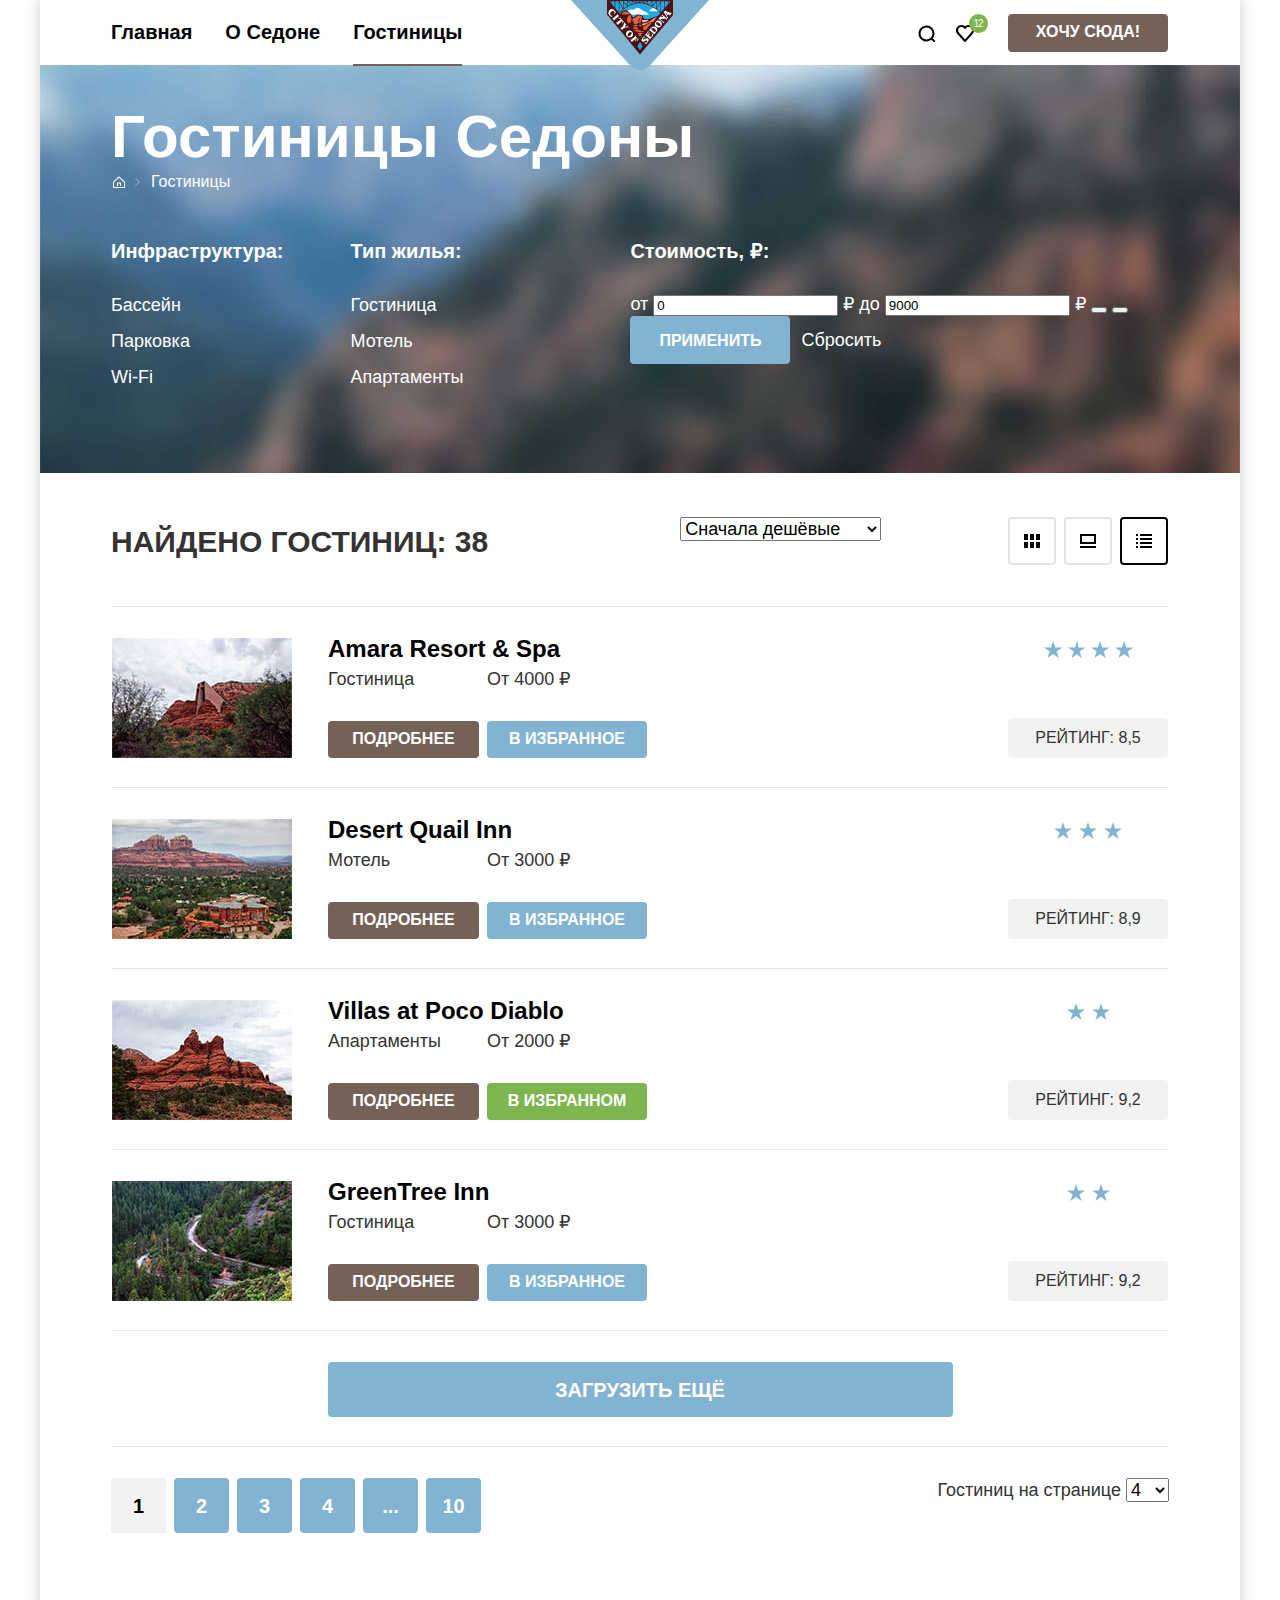
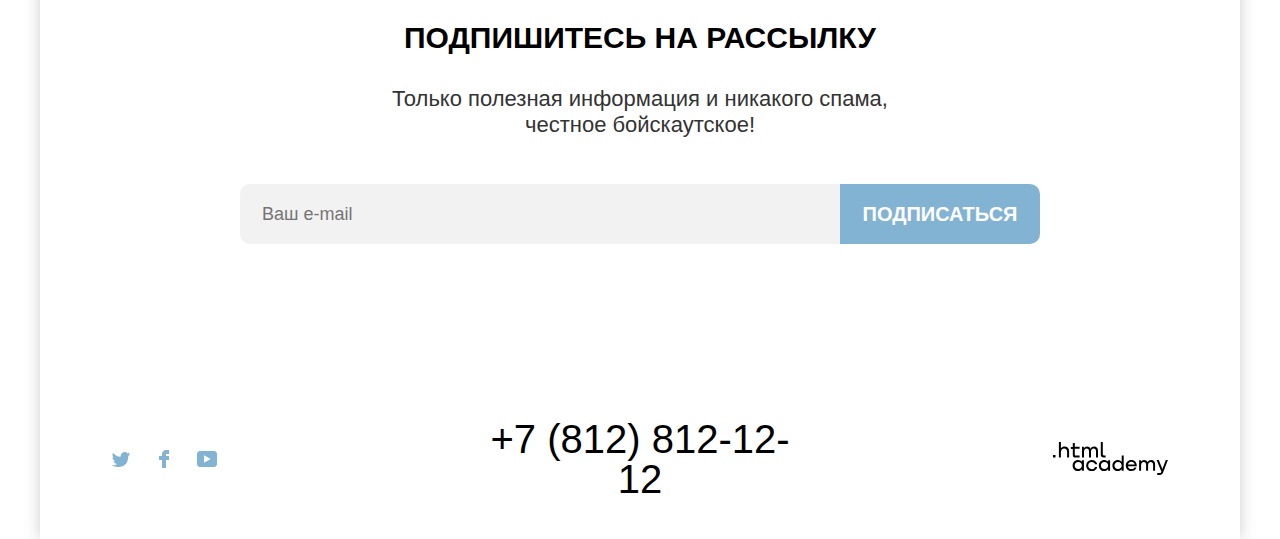
==== commit 07e03d23: "Декоративные элементы на внутренней странице" ====
--- a/catalog.html
+++ b/catalog.html
@@ -58,7 +58,7 @@
                     <span class="visually-hidden">Главная страница</span>
                   </a>
                 <li class="breadcrumbs-item">
-                  <a class="breadcrumbs-link">Гостиницы</a>
+                  <a class="breadcrumbs-link" href="#">Гостиницы</a>
                 </li>
               </ul>
             </header>
@@ -155,13 +155,13 @@
                 </select>
                 <button class="visually-hidden" type="submit">Отсортировать.</button>
               </form>
-              <a href="#" class="button-title">
+              <a href="#" class="sorting-button button-title">
                 <span class="visually-hidden">Плитка.</span>
               </a>
-              <a href="#" class="button-slideshow">
+              <a href="#" class="sorting-button button-slideshow">
                 <span class="visually-hidden">Слайдшоу.</span>
               </a>
-              <a href="#" class="button-list active-button">
+              <a href="#" class="sorting-button button-list sorting-button-current">
                 <span class="visually-hidden">Список.</span>
               </a>
             </div>
@@ -232,7 +232,9 @@
                 <span class="hotels-card-raiting">Рейтинг: 9,2</span>
               </li>
             </ul>
-            <button class="button show-more-button" type="button">Загрузить ещё</button>
+            <div class="show-more">
+              <button class="button show-more-button" type="button">Загрузить ещё</button>
+            </div>
             <div class="pagination-container">
               <ul class="pagination">
                 <li class="pagination-item pagination-link-current">
@@ -278,12 +280,13 @@
           </section>
         </main>
 
+
         <footer class="page-footer">
           <div class="page-footer-container">
             <ul class="footer-social-list">
               <li class="footer-social-item">
                 <a class="footer-social-link" href="https://twitter.com/htmlacademy_ru">
-                  <svg class="social-icon" aria-hidden="true" focusable="false" width="18" height="15" viewBox="0 0 18 15" fill="none" xmlns="http://www.w3.org/2000/svg">
+                  <svg class="social-icon" aria-hidden="true" focusable="false" width="18" height="15" viewBox="0 0 18 15"  xmlns="http://www.w3.org/2000/svg">
                     <path d="M11.6.2c1.8-.5 3.2.3 3.8 1.2.7-.2 1.4-.5 2.1-.7 0 .9-.6 1.5-.9 1.8.7.1 1.4-.6 1.4-.6-.2 1-1.1 1.8-1.7 2C16.1 10.7 13 15.1 5.7 15h-.5c-.4 0-4.4-.5-5.2-1.9 2.4.2 4.1-.4 5-1.2-1-.3-2.9-.4-3.2-2.9.4.1.6.2 1.3.1C1.8 8.3.4 7.5.5 5.3c.3.3 1.1.5 1.4.5C1.1 5.6-.2 2.5.9.9c1.9 1.9 4 3.6 7.6 3.8C8.7 2.3 9.7.8 11.6.2Z"/>
                   </svg>
                   <span class="visually-hidden">Твиттер.</span>
@@ -291,7 +294,7 @@
               </li>
               <li class="footer-social-item">
                 <a class="footer-social-link" href="https://www.facebook.com/htmlacademy">
-                  <svg class="social-icon" aria-hidden="true" focusable="false" width="10" height="18" viewBox="0 0 10 18" fill="none" xmlns="http://www.w3.org/2000/svg">
+                  <svg class="social-icon" aria-hidden="true" focusable="false" width="10" height="18" viewBox="0 0 10 18"  xmlns="http://www.w3.org/2000/svg">
                     <path d="M7 0C4.8 0 3 1.8 3 4v2H0v4h3v8h4v-8h3V6H7V4h3V0H7Z"/>
                   </svg>
                   <span class="visually-hidden">Facebook.</span>
@@ -299,14 +302,16 @@
               </li>
               <li class="footer-social-item">
                 <a class="footer-social-link" href="https://www.youtube.com/c/HTMLAcademyRUS">
-                  <svg class="social-icon" aria-hidden="true" focusable="false" width="20" height="16" viewBox="0 0 20 16" fill="none" xmlns="http://www.w3.org/2000/svg">
+                  <svg class="social-icon" aria-hidden="true" focusable="false" width="20" height="16" viewBox="0 0 20 16"  xmlns="http://www.w3.org/2000/svg">
                     <path d="M17 0H2.9C1.2 0 0 1.5 0 3.2v9.5C0 14.5 1.2 16 2.9 16h14.3c1.5 0 2.9-1.5 2.9-3.2V3.2C19.9 1.5 18.7 0 17 0ZM7 11.8V4.2L13.7 8 7 11.8Z"/>
                   </svg>
                   <span class="visually-hidden">YouTube.</span>
                 </a>
               </li>
             </ul>
-            <a class="footer-phone" href="tel:+78128121212">+7 (812) 812-12-12</a>
+            <div class="footer-phone-container">
+              <a class="footer-phone" href="tel:+78128121212">+7 (812) 812-12-12</a>
+            </div>
             <a class="academy-logo-link" href="https://htmlacademy.ru/">
               <svg class="academy-logo" aria-hidden="true" focusable="false" width="115" height="34" viewBox="0 0 115 34" xmlns="http://www.w3.org/2000/svg">
                 <path d="M0 12.9v2.6h2.5v-2.6H0ZM11.6 4.5c-1.6 0-2.8.7-3.6 1.7h-.1V0h-2v15.5h2v-5.3c0-2.1 1.3-3.6 3.3-3.6 1.8 0 2.9 1.4 2.9 3.2v5.7h2V9.4c.1-3-1.8-4.9-4.5-4.9ZM26.6 4.8h-4.8V1.1h-2v3.8h-1.9v2h1.9v6c0 1.7 1 2.7 2.7 2.7h4.1v-2h-3.7c-.7 0-1.1-.4-1.1-1.1V6.8h4.8v-2ZM41.1 4.6c-1.6 0-2.9.8-3.5 2.1h-.1c-.6-1.2-1.8-2.1-3.4-2.1-1.4 0-2.5.8-3.1 1.8h-.1V4.8H29v10.6h2V10c0-2 1-3.5 2.6-3.5 1.5 0 2.4 1 2.4 2.6v6.3h2V9.8c0-2.4 1.4-3.3 2.6-3.3 1.5 0 2.4 1 2.4 2.6v6.3h2V8.9c.1-2.5-1.4-4.3-3.9-4.3ZM47.8 12.7c0 1.7 1 2.7 2.8 2.7h2v-2h-1.7c-.7 0-1.1-.4-1.1-1.1V0h-2v12.7ZM28.9 19.7c-.9-1.1-2.2-1.8-3.9-1.8-3.1 0-5.4 2.3-5.4 5.6s2.3 5.6 5.4 5.6c1.8 0 3-.8 3.8-1.9h.1v1.6h2V18.2h-2v1.5Zm-3.6 7.4c-2.2 0-3.6-1.6-3.6-3.6s1.4-3.6 3.6-3.6 3.6 1.6 3.6 3.6c0 1.9-1.4 3.6-3.6 3.6ZM44.2 22c-.5-2.4-2.6-4.1-5.4-4.1a5.4 5.4 0 0 0-5.6 5.6c0 3.1 2.2 5.6 5.6 5.6 2.8 0 4.9-1.8 5.4-4.2h-2.1a3.4 3.4 0 0 1-3.3 2.3c-2.2 0-3.6-1.6-3.6-3.6s1.4-3.6 3.6-3.6c1.6 0 2.8 1 3.3 2.2h2.1V22ZM55.1 19.7c-.9-1.1-2.2-1.8-3.9-1.8-3.1 0-5.4 2.3-5.4 5.6s2.3 5.6 5.4 5.6c1.8 0 3-.8 3.8-1.9h.1v1.6h2V18.2h-2v1.5Zm-3.6 7.4c-2.2 0-3.6-1.6-3.6-3.6s1.4-3.6 3.6-3.6 3.6 1.6 3.6 3.6c0 1.9-1.5 3.6-3.6 3.6ZM68.7 19.8c-.9-1.1-2.2-1.9-3.9-1.9-3.1 0-5.4 2.3-5.4 5.6s2.2 5.6 5.4 5.6c1.7 0 3-.8 3.8-1.8h.1v1.5h2V13.4h-2v6.4Zm-3.6 7.3c-2.2 0-3.6-1.6-3.6-3.6s1.4-3.6 3.6-3.6 3.6 1.6 3.6 3.6c-.1 2-1.5 3.6-3.6 3.6ZM78.3 17.9c-3.3 0-5.5 2.5-5.5 5.6 0 3 2.1 5.6 5.5 5.6 2.5 0 4.5-1.3 5.2-3.6h-2.1c-.5 1-1.6 1.6-3 1.6-1.9 0-3.3-1.3-3.4-2.9h8.8c.2-3.6-2-6.3-5.5-6.3Zm0 1.9c1.7 0 3 1 3.3 2.6h-6.5c.3-1.5 1.5-2.6 3.2-2.6ZM98.2 17.9c-1.6 0-2.9.8-3.6 2h-.1c-.6-1.2-1.8-2-3.4-2-1.4 0-2.5.7-3.1 1.8v-1.5h-1.9v10.6h2v-5.4c0-2 1-3.4 2.6-3.5 1.5 0 2.4 1 2.4 2.6v6.3h2v-5.6c0-2.4 1.4-3.3 2.6-3.3 1.5 0 2.4 1 2.4 2.6v6.3h2v-6.5c.1-2.6-1.4-4.4-3.9-4.4ZM109.4 27l-3.6-8.9h-2.2l4.8 11.6c-.3.9-.7 1.2-1.7 1.2h-2.5v2h2.5c1.8 0 2.8-.8 3.5-2.6l4.7-12.2h-2.1l-3.4 8.9Z"/>
--- a/styles/styles.css
+++ b/styles/styles.css
@@ -66,11 +66,13 @@
   flex-direction: column;
   width: 1200px;
   margin: 0 auto;
+  box-shadow: 0px 0px 15px 0 rgba(0, 0, 0, 0.2);
 }
 
 .page-header {
   /* position: relative; */
   margin-bottom: -5px;
+
 
 }
 
@@ -531,7 +533,7 @@
 background-color: #E5E5E5;
 }
 
-.subscribe-form input:focus-visible {
+.subscribe-form input:focus {
   background-color: #E5E5E5;
   outline: 3px solid #83B3D3;
   }
@@ -695,6 +697,7 @@
 /*Каталог*/
 
 .catalog-background {
+  padding: 33px 72px 84px 71px;
   color: #ffffff;
   background-color: #87ceeb;
   background-image: url("../img/catalog-background.jpeg");
@@ -704,8 +707,8 @@
 
 .inner-header-title {
   margin: 0;
-  padding-top: 35px;
-  padding-left: 71px;
+  margin-bottom: -8px;
+  padding: 0;
   font-size: 60px;
   line-height: 78px;
   font-weight: 700;
@@ -714,26 +717,70 @@
 .breadcrumbs {
   display: flex;
   margin: 0;
-  padding: 0 71px;
+  margin-bottom: 43px;
+  margin-left: -6px;
+  padding: 0;
+  justify-content: baseline;
   list-style-type: none;
 }
 
-.breadcrumbs-item:first-child {
-  width: 12px;
-  height: 12px;
-}
-
 .breadcrumbs-link {
+  display: block;
+  margin: 0;
+  margin-right: 10px;
+  padding: 0 5px;
   font-size: 16px;
-  margin-right: 26px;
-  padding: 3px 8px;
-}
-
-.filters-hotels {
-  padding: 71px;
-  padding-top: 45px;
-  padding-bottom: 83px;
-}
+  line-height: 21px;
+  font-weight: 400;
+  color: inherit;
+  text-decoration: none;
+  border: 3px solid transparent;
+  border-radius: 4px;
+}
+
+.breadcrumbs-item:first-child  .breadcrumbs-link{
+  display: block;
+  width: 28px;
+  height: 27px;
+  padding: 3px 5px 6px 5px;
+  background-image: url("../img/breadcrumbs-home.svg");
+  background-repeat: no-repeat;
+  background-position: center;
+  background-size: 12px 12px;
+}
+
+.breadcrumbs-item {
+  position: relative;
+  margin: 0;
+}
+
+.breadcrumbs-item+.breadcrumbs-item::before {
+  position: absolute;
+  content:"";
+  top: 50%;
+  left: -8px;
+  margin-top: -4px;
+  width: 5px;
+  height: 8px;
+  background-image: url("../img/breadcrumbs-arrow.svg");
+  background-repeat: no-repeat;
+  background-position: center;
+  background-size: 5px 8px;
+}
+
+.breadcrumbs-link:hover {
+  opacity: 0.6;
+}
+
+.breadcrumbs-link:focus-visible {
+  outline: none;
+  border-color: #83B3D3;
+}
+
+.breadcrumbs-link:active {
+  opacity: 0.3;
+}
+
 
 .filters-container {
   display: flex;
@@ -785,6 +832,21 @@
   padding-bottom: 13px;
   line-height: 21px;
   background-color: #83b3d3;
+  border-radius: 4px;
+}
+
+.button-submit:hover {
+ background-color: #68A2CA;
+}
+
+.button-submit:focus-visible {
+  background-color: #68A2CA;
+  outline: 3px solid #ffffff;
+}
+
+.button-submit:active {
+  color:rgba(255, 255, 255, 0.3);
+  outline: none;
 }
 
 .button-reset {
@@ -795,11 +857,102 @@
   background-color: transparent;
 }
 
+.button-reset:hover {
+  opacity: 0.6;
+}
+
+.button-reset:focus-visible {
+  outline: 3px solid #83B3D3;
+}
+
+.button-reset:active {
+  opacity: 0.3;
+}
+
+.sorting-container {
+  display: flex;
+  padding: 44px 72px 41px 71px;
+}
+
+.sorting-title {
+  margin: 0;
+  margin-right: 192px;
+  align-self: center;
+  font-size: 30px;
+  line-height: 39px;
+  text-transform: uppercase;
+}
+
+.sorting-type {
+  margin-right: auto;
+}
+
+.select-control {
+  font: inherit;
+}
+
+.sorting-button {
+  width: 48px;
+  height: 48px;
+  margin-right: 8px;
+  border: 2px solid #E5E5E5;
+  border-radius: 4px;
+}
+
+.sorting-button-current {
+  border-color: #000000;
+}
+
+.sorting-button:hover {
+  border-color: #83B3D3;
+}
+
+.sorting-button:focus-visible {
+  border-color: #83B3D3;
+  outline: none;
+}
+
+.sorting-button:active {
+  border-color: #000000;
+  outline: none;
+}
+
+.sorting-button-current:hover {
+  border-color: #000000;
+}
+
+.sorting-button-current:focus-visible {
+  border-color: #000000;
+  outline: none;
+}
+
+.sorting-container a:last-child {
+  margin-right: 0;
+}
+
+.button-title {
+  background-image: url("../img/mode-title.svg");
+  background-repeat: no-repeat;
+  background-position: center;
+}
+
+.button-list {
+  background-image: url("../img/mode-list.svg");
+  background-repeat: no-repeat;
+  background-position: center;
+}
+
+.button-slideshow {
+  background-image: url("../img/mode-slideshow.svg");
+  background-repeat: no-repeat;
+  background-position: center;
+}
+
 .hotels-list {
   display: flex;
   flex-direction: column;
   margin: 0;
-  margin-bottom: 61px;
+  margin-bottom: 31px;
   padding: 0 72px;
   list-style-type: none;
 }
@@ -807,21 +960,41 @@
 .hotels-list .button {
   padding-top: 9px;
   padding-bottom: 10px;
+  margin: 0;
 }
 
 .hotels-card {
   display: grid;
   grid-template-columns: 180px 36px 159px 160px 361px 160px;
-  grid-template-rows: 31px min-content 37px;
-  padding-top: 28px;
-  padding-bottom: 30px;
+  grid-template-rows: min-content min-content min-content;
+  padding-top: 31px;
+  padding-bottom: 29px;
+  border-top: 1px solid #E5E5E5;
+}
+
+.hotels-card:last-of-type {
+  border-bottom: 1px solid #E5E5E5;
 }
 
 .hotels-card-link-image {
+  display: block;
   grid-column: 1 / 2;
-  grid-row: 1 / 4;
-  margin: 0;
-  padding: 0;
+  grid-row: 1 / -1;
+  margin: 0;
+  padding: 0;
+}
+
+.hotels-card-link-image:hover {
+  opacity: 0.6;
+}
+
+.hotels-card-link-image:focus-visible {
+  outline: 3px solid #83B3D3;
+  outline-offset: 0;
+}
+
+.hotels-card-link-image:active {
+  opacity: 0.3;
 }
 
 .hotels-card-image {
@@ -832,37 +1005,91 @@
   display: block;
   grid-column: 3 / 6;
   grid-row: 1 / 2;
-  margin: 0;
+  justify-self: start;
+  align-self: start;
+  margin: 0;
+  margin-top: -5px;
+  padding: 0;
   text-decoration: none;
+  border-radius: 1px;
+   /* Вот с фокусом этой кнопки посоветовали не следовать досконально стайлгайду, чтобы рамка
+   не налезала на текст ниже, но пришлось радиус такой сделать вместо 10, чтобы аутлайн стал квадратненьким, как на макете))
+   Так пойдет или колдовать с бордерами, паддингами и отрицательными марджинами?
+   */
 }
 
 .hotels-card-title {
   margin: 0;
+  padding: 0;
   font-size: 24px;
   line-height: 31px;
   color: #000000;
 }
 
+.hotels-card-link:hover .hotels-card-title {
+  color: #756257;
+}
+
+.hotels-card-link:focus-visible {
+  outline: 3px solid #83b3d3;
+  outline-offset: 3px;
+}
+
+.hotels-card-link:focus-visible .hotels-card-title {
+  color: #756257;
+}
+
+.hotels-card-link:active .hotels-card-title {
+  color: rgba(117, 98, 87, 0.3);
+}
+
 .hotels-card-type {
+  margin: 0;
+  margin-top: -10px;
+  padding: 0;
   grid-column: 3 / 4;
+  grid-row: 2 / 3;
   line-height: 23px;
 }
 
-.hotels-card-prise {
+.hotels-card-price {
+  margin: 0;
+  margin-top: -10px;
+  padding: 0;
+  grid-column: 4 / 5;
+  grid-row: 2 / 3;
   line-height: 23px;
 }
 
 .hotels-card-buttons {
   display: flex;
+  flex-wrap: wrap;
   grid-column: 3 / 5;
   grid-row: 3 / 4;
   width: 319px;
   margin: 0;
   justify-content: space-between;
+  align-items: flex-end;
 }
 
 .hotels-card-button {
   width: 151px;
+}
+
+.hotels-card-button:hover {
+  background-color: #615048;
+}
+
+.hotels-card-button:focus-visible {
+  background-color: #615048;
+  outline: 3px solid #83B3D3;
+  outline-offset: 0px;
+}
+
+.hotels-card-button:active {
+  color: rgba(255, 255, 255, 0.3);
+  background-color: #615048;
+  outline: none;
 }
 
 .hotels-card-favourites {
@@ -870,16 +1097,35 @@
   background-color: #83b3d3;
 }
 
+.hotels-card-favourites:hover {
+  background-color: #68A2CA;
+  outline: 1px solid #756257
+}
+
+.hotels-card-favourites:focus-visible {
+  background-color: #68A2CA;
+  outline: 3px solid #756257;
+  outline-offset: 0;
+}
+
+.hotels-card-favourites:active {
+  color:rgba(255, 255, 255, 0.3);
+  background-color: #68A2CA;
+  outline: 1px solid #756257;
+}
+
 .hotels-stars-raiting {
   display: block;
   grid-column: 6 / 7;
   grid-row: 1 /2 ;
   justify-self: center;
+  align-self: start;
   height: 23px;
   margin: 0;
+  padding: 0;
   background-image: url("../img/star.svg");
   background-repeat: space;
-  background-position: 6px bottom;
+  background-position: 6px;
 }
 
 .stars-two {
@@ -902,6 +1148,7 @@
   grid-column: 6 / 7;
   grid-row: 3 / 4;
   justify-self: end;
+  align-self: flex-end;
   width: 160px;
   margin: 0;
   padding-top: 9px;
@@ -918,98 +1165,111 @@
   background-color: #7db54f;
 }
 
+.hotels-card-favourites-add:hover {
+  background-color: #6C9E42;
+}
+
+.hotels-card-favourites-add:focus-visible {
+  background-color: #6C9E42;
+  outline: 3px solid #756257;
+  outline-offset: 0;
+}
+
+.hotels-card-favourites-add:active {
+  background-color: #6C9E42;
+  color:rgba(255, 255, 255, 0.3);
+  outline: none;
+}
+
+.show-more {
+  width: 1056px;
+  margin: 0 auto;
+  padding-bottom: 29px;
+  border-bottom: 1px solid #E5E5E5;
+}
+
 .show-more-button {
   display: block;
   width: 625px;
   height: 55px;
   padding: 0;
   margin: 0 auto;
-  margin-bottom: 30px;
+  /* margin-bottom: 30px; */
   font-size: 20px;
   line-height: 26px;
   background-color: #83b3d3;
 }
 
-.sorting-container {
-  display: flex;
-  padding: 71px;
-  padding-top: 44px;
-  padding-bottom: 42px;
-}
-
-.sorting-title {
-  margin-right: 192px;
-  font-size: 30px;
-  line-height: 39px;
-  text-transform: uppercase;
-}
-
-.sorting-type {
-  margin-right: auto;
-}
-
-.select-control {
-  font: inherit;
-}
-
-.sorting-container a {
-  width: 48px;
-  height: 48px;
-  margin-right: 8px;
-}
-
-.sorting-container a:last-child {
-  margin-right: 0;
-}
-
-.button-title {
-background-image: url("../img/mode-title.svg");
-background-repeat: no-repeat;
-background-position: center;
+.show-more-button:hover {
+  background-color: #68A2CA;
+}
+
+.show-more-button:focus-visible {
+  background-color: #68A2CA;
+  outline: 3px solid #756257;
+  outline-offset: 0;
+}
+
+.show-more-button:active {
+  color:rgba(255, 255, 255, 0.3);
+  background-color: #68A2CA;
 }
 
 .pagination-container {
   display: flex;
   padding: 71px;
   padding-top: 31px;
-  padding-bottom: 89px;
+  padding-bottom: 87px;
 }
 
 .pagination {
   display: flex;
+  margin: 0;
+  padding: 0;
   list-style-type: none;
-  margin: 0;
-  padding: 0;
-}
-
-.pagination-item {
+}
+
+.pagination-item:not(:last-child) {
+  margin-right: 8px;
+}
+
+.pagination-link {
   display: flex;
   justify-content: center;
   align-items: center;
   min-width: 55px;
   height: 55px;
-  padding: 5px;
-  background-color: #83b3d3;
-}
-
-.pagination-item:not(:last-child) {
-  margin-right: 8px;
-}
-
-.pagination-link {
-  display: block;
-  padding: 10px 10px;
   font-size: 20px;
   line-height: 26px;
   font-weight: 700;
   color: #ffffff;
   background-color: #83b3d3;
   text-decoration: none;
+  border-radius: 4px;
+}
+
+.pagination-link:hover:not(.pagination-link-current) {
+  background-color: #68A2CA;
+}
+
+.pagination-link:focus-visible:not(.pagination-link-current) {
+  background-color: #68A2CA;
+  outline: 3px solid #756257;
+  outline-offset: 0;
+}
+
+.pagination-link:active:not(.pagination-link-current) {
+  color:rgba(255, 255, 255, 0.3);
+  background-color: #68A2CA;
 }
 
 .pagination-link-current {
   color: #000000;
   background-color: #f2f2f2;
+}
+
+.pagination-link-current:focus-visible {
+  outline: none;
 }
 
 .cards-on-page {
@@ -1027,7 +1287,7 @@
 }
 
 .subscribe-catalog-title {
-  margin-top: 0;
+  margin: 0;
   margin-bottom: 30px;
   font-size: 30px;
   line-height: 36px;
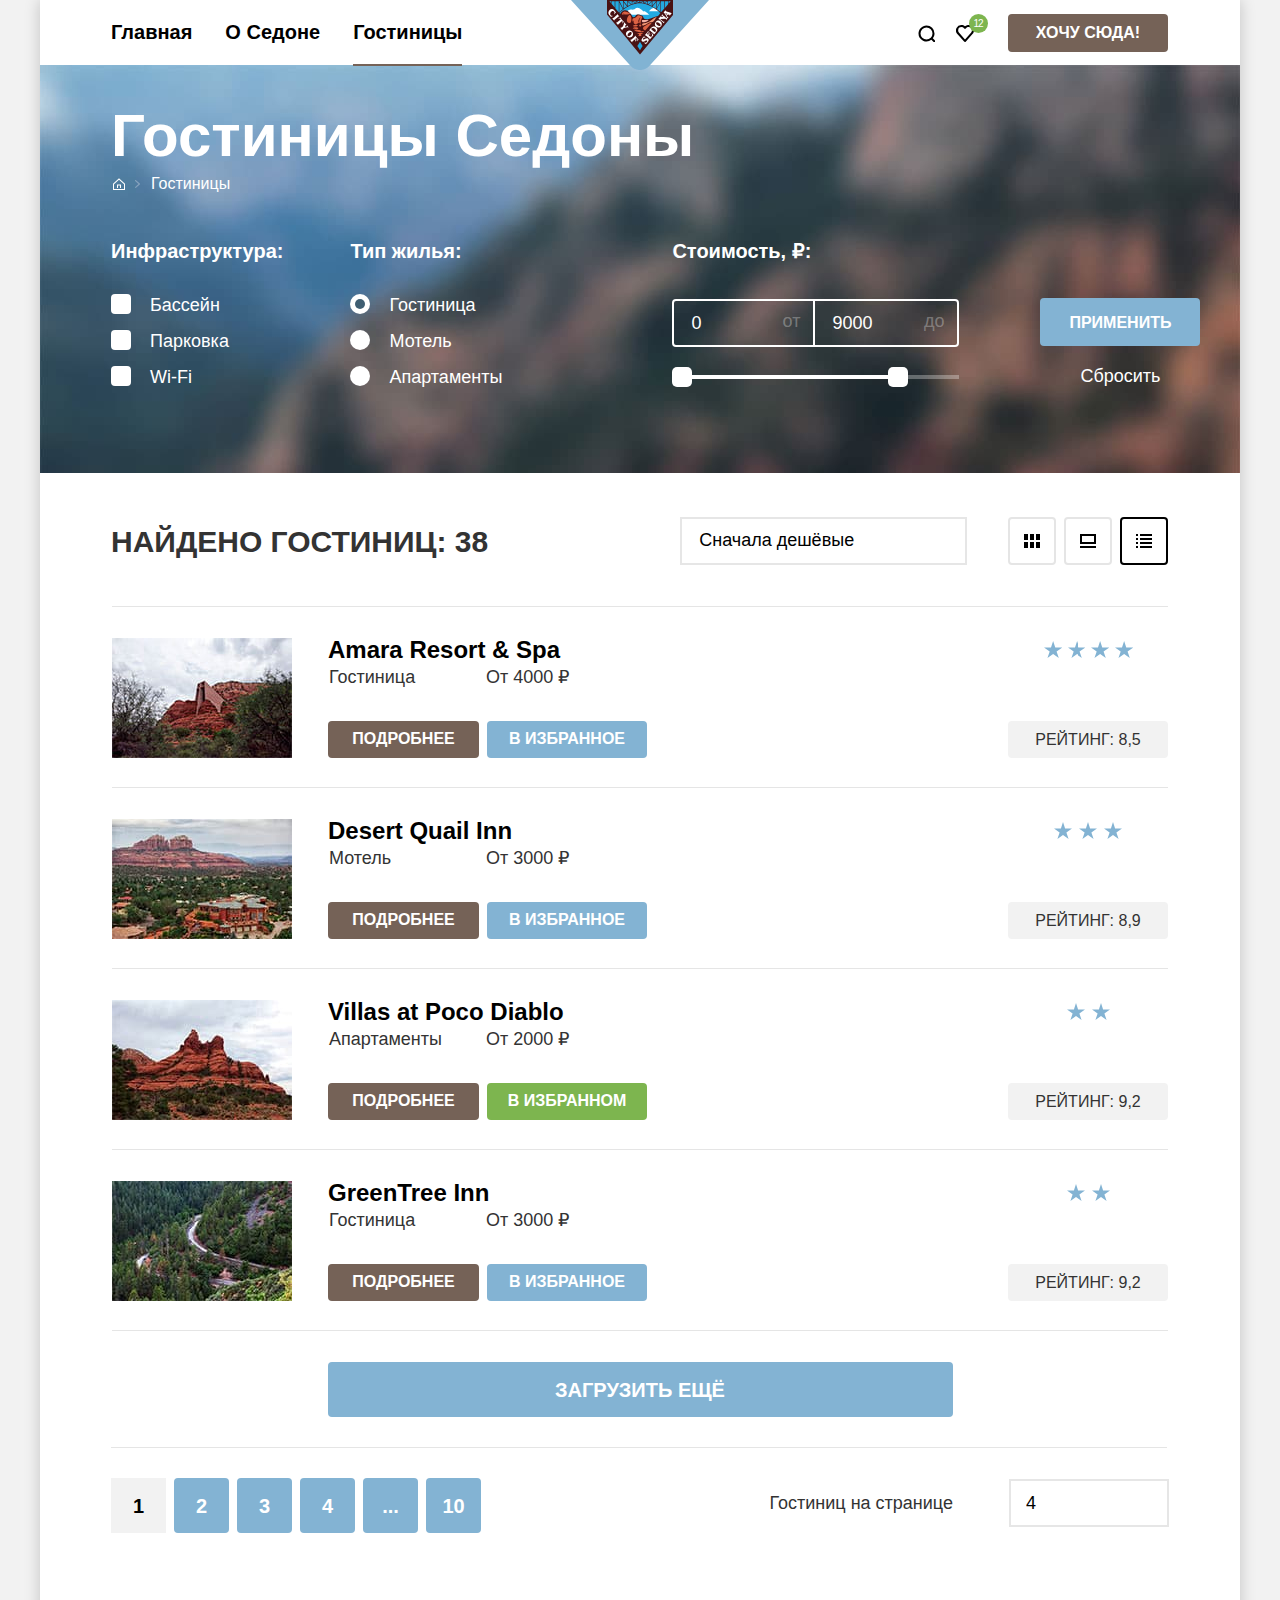
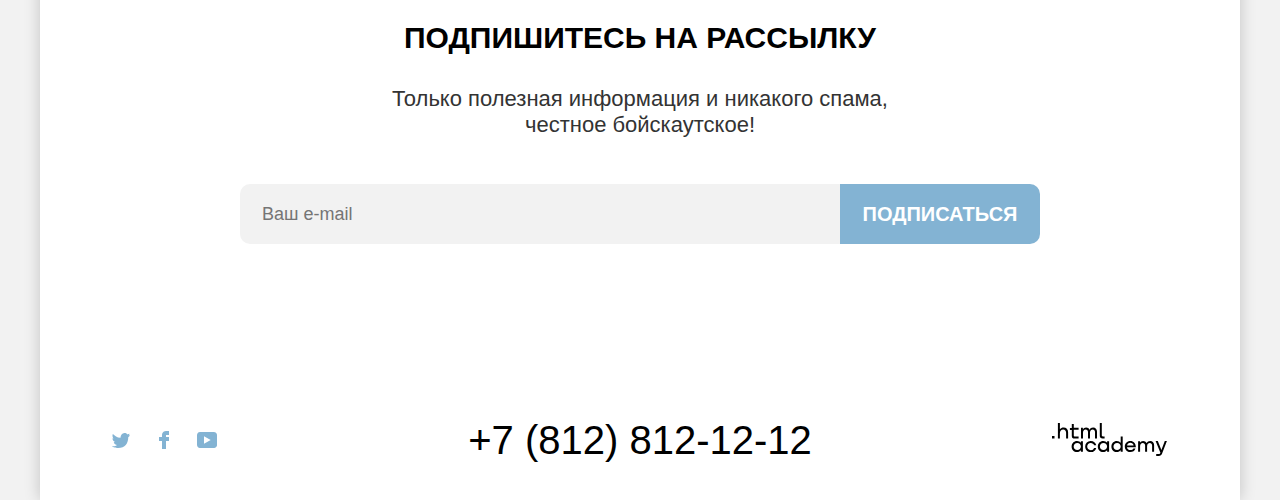
==== commit d7e74e3f: "Завершаем вёрстку всех компонентов" ====
--- a/catalog.html
+++ b/catalog.html
@@ -4,6 +4,8 @@
     <meta charset="utf-8">
     <title>HTML Academy: Седона</title>
     <link rel="stylesheet" href="styles/styles.css">
+    <link rel="icon" href="favicon.ico">
+    <link rel="icon" type="image/png" sizes="32x32" href="img/favicon.png">
   </head>
   <body>
     <div class="page-container">
@@ -40,6 +42,44 @@
                 </svg>
                 <span class="visually-hidden">Избранное</span>
               </a>
+
+              <div class="popover popover-open popover-favourites">
+                <div class="popover-content">
+                  <h2 class="popver-title visually-hidden">Избранное</h2>
+                  <ul class="favourites-list">
+                    <li class="favourites-item">
+                      <a class="favourites-link" href="#">
+                        <img class="favourites-image" src="img/desert.jpeg" width="48" height="48" alt="Desert Quail Inn.">
+                        <h3 class="favourites-title">Desert Quail Inn</h3>
+                        <p class="favourites-hotel-type">Мотель</p>
+                      </a>
+                      <button class="button-delete" type="button">
+                        <svg class="delete-icon" aria-hidden="true" focusable="false" width="16" height="16" viewBox="0 0 16 16" xmlns="http://www.w3.org/2000/svg">
+                          <path d="M15.3 2.3H.6c-.3 0-.6.2-.6.5s.3.6.6.6h1.7v12c0 .3.3.6.6.6h10.2c.3 0 .6-.3.6-.6v-12h1.7c.3 0 .6-.3.6-.6s-.4-.5-.7-.5Zm-2.8 12.5H3.4V3.4h9.1v11.4ZM6.2 1.2h3.4c.3 0 .6-.3.6-.6S10 0 9.7 0H6.2c-.3 0-.5.3-.5.6s.2.6.5.6Z"/>
+                          <path d="M6.2 12c.3 0 .6-.3.6-.6V5.7c0-.3-.3-.6-.6-.6s-.6.3-.6.6v5.7c.1.3.3.6.6.6ZM9.7 12c.3 0 .6-.3.6-.6V5.7c0-.3-.3-.6-.6-.6s-.6.4-.6.6v5.7c0 .3.2.6.6.6Z"/>
+                        </svg>
+                        <span class="visually-hidden">Удалить из избранного</span>
+                      </button>
+                    </li>
+                    <li class="favourites-item">
+                      <a class="favourites-link" href="#">
+                        <img class="favourites-image" src="img/villas.jpeg" width="48" height="48" alt="Villas at Poco Diablo.">
+                        <h3 class="favourites-title">Villas at Poco Diablo</h3>
+                        <p class="favourites-hotel-type">Апартаменты</p>
+                      </a>
+                      <button class="button-delete" type="button">
+                        <svg class="delete-icon" aria-hidden="true" focusable="false" width="16" height="16" viewBox="0 0 16 16" xmlns="http://www.w3.org/2000/svg">
+                          <path d="M15.3 2.3H.6c-.3 0-.6.2-.6.5s.3.6.6.6h1.7v12c0 .3.3.6.6.6h10.2c.3 0 .6-.3.6-.6v-12h1.7c.3 0 .6-.3.6-.6s-.4-.5-.7-.5Zm-2.8 12.5H3.4V3.4h9.1v11.4ZM6.2 1.2h3.4c.3 0 .6-.3.6-.6S10 0 9.7 0H6.2c-.3 0-.5.3-.5.6s.2.6.5.6Z"/>
+                          <path d="M6.2 12c.3 0 .6-.3.6-.6V5.7c0-.3-.3-.6-.6-.6s-.6.3-.6.6v5.7c.1.3.3.6.6.6ZM9.7 12c.3 0 .6-.3.6-.6V5.7c0-.3-.3-.6-.6-.6s-.6.4-.6.6v5.7c0 .3.2.6.6.6Z"/>
+                        </svg>
+                        <span class="visually-hidden">Удалить из избранного</span>
+                      </button>
+                    </li>
+                  </ul>
+                </div>
+                  <a class="button popover-button-all" href="#">Все избранные</a>
+              </div>
+
             </li>
             <li class="main-nav-item">
               <a class="main-nav-link button" href="#">Хочу сюда!</a>
@@ -66,7 +106,6 @@
             <section class="filters-hotels">
               <h2 class="visually-hidden">Фильтры.</h2>
               <form class="filters-form" action="https://echo.htmlacademy.ru/" method="get">
-                <div class="filters-container">
                   <fieldset class="filters-group infrastructure">
                     <legend class="filters-title">Инфраструктура:</legend>
                     <ul class="filters-list">
@@ -121,24 +160,35 @@
                     </ul>
                   </fieldset>
 
-                  <fieldset class="filters-group">
+                  <fieldset class="filters-group filter-price">
                     <legend class="filters-title">Стоимость, ₽:</legend>
-                    <label class="filter-price-label">
-                      от <input class="filter-price-input" type="number" name="min-price" value="0"> ₽
-                    </label>
-                    <label class="filter-price-label">
-                      до <input class="filter-price-input" type="number" name="max-price" value="9000"> ₽
-                    </label>
-                    <button class="range-toggle toggle-min" type="button">
-                      <span class="visually-hidden">Изменить минимальную цену.</span>
-                    </button>
-                    <button class="range-toggle toggle-max" type="button">
-                      <span class="visually-hidden">Изменить максимальную цену.</span>
-                    </button>
+                    <div class="range">
+                      <div class="range-wrapper-inputs">
+                        <label class="filter-price-label">
+                          <input class="filter-price-input input-min" type="number" name="min-price" value="0">
+                          <span class="label-text">от</span>
+                        </label>
+                        <label class="filter-price-label">
+                          <input class="filter-price-input input-max" type="number" name="max-price" value="9000">
+                          <span class="label-text">до</span>
+                        </label>
+                      </div>
+                      <div class="range-scale">
+                        <div class="range-bar" style="left: 0px; width: 227px">
+                          <button class="range-toggle toggle-min" type="button">
+                            <span class="visually-hidden">Изменить минимальную цену.</span>
+                          </button>
+                          <button class="range-toggle toggle-max" type="button">
+                            <span class="visually-hidden">Изменить максимальную цену.</span>
+                          </button>
+                        </div>
+                      </div>
+                    </div>
+                  </fieldset>
+                  <div class="filters-form-buttons">
                     <button class="button button-submit" type="submit">Применить</button>
                     <button class="button button-reset" type="reset">Сбросить</button>
-                  </fieldset>
-                </div>
+                  </div>
               </form>
             </section>
           </div>
@@ -148,22 +198,24 @@
               <b class="sorting-title">Найдено гостиниц: 38</b>
               <form class="sorting-type">
                 <label class="visually-hidden" for="sorting">Сортировка.</label>
-                <select class="select-control" id="sorting" name="sorting">
+                <select class="select-control sorting" id="sorting" name="sorting">
                   <option value="cheap" selected>Сначала дешёвые</option>
                   <option value="expensive">Сначала дорогие</option>
                   <option value="popular">Сначала популярные</option>
                 </select>
                 <button class="visually-hidden" type="submit">Отсортировать.</button>
               </form>
-              <a href="#" class="sorting-button button-title">
-                <span class="visually-hidden">Плитка.</span>
-              </a>
-              <a href="#" class="sorting-button button-slideshow">
-                <span class="visually-hidden">Слайдшоу.</span>
-              </a>
-              <a href="#" class="sorting-button button-list sorting-button-current">
-                <span class="visually-hidden">Список.</span>
-              </a>
+              <div class="sorting-buttons-container">
+                <a href="#" class="sorting-button button-title">
+                  <span class="visually-hidden">Плитка.</span>
+                </a>
+                <a href="#" class="sorting-button button-slideshow">
+                  <span class="visually-hidden">Слайдшоу.</span>
+                </a>
+                <a href="#" class="sorting-button button-list sorting-button-current">
+                  <span class="visually-hidden">Список.</span>
+                </a>
+              </div>
             </div>
 
             <ul class="hotels-list">
@@ -232,9 +284,7 @@
                 <span class="hotels-card-raiting">Рейтинг: 9,2</span>
               </li>
             </ul>
-            <div class="show-more">
-              <button class="button show-more-button" type="button">Загрузить ещё</button>
-            </div>
+            <button class="button show-more-button" type="button">Загрузить ещё</button>
             <div class="pagination-container">
               <ul class="pagination">
                 <li class="pagination-item pagination-link-current">
@@ -258,7 +308,7 @@
               </ul>
               <form class="cards-on-page" action="https://echo.htmlacademy.ru/" method="get">
                 <label class="cards-on-page-title" for="numbers-cards">Гостиниц на странице</label>
-                  <select class="select-control" id="numbers-cards" name="numbers-cards">
+                  <select class="select-control numbers-cards" id="numbers-cards" name="numbers-cards">
                     <option value="4" selected>4</option>
                     <option value="8">8</option>
                     <option value="16">16</option>
@@ -274,7 +324,7 @@
               <label for="subscribe-email">
                 <span class="visually-hidden">Подписка на рассылку.</span>
               </label>
-              <input type="email" id="subscribe-email" name="subscribe-email" placeholder="Ваш e-mail">
+              <input class="subscribe-field" type="email" id="subscribe-email" name="subscribe-email" placeholder="Ваш e-mail" required>
               <button class="button subscribe-button" type="submit">Подписаться</button>
             </form>
           </section>
@@ -309,9 +359,7 @@
                 </a>
               </li>
             </ul>
-            <div class="footer-phone-container">
-              <a class="footer-phone" href="tel:+78128121212">+7 (812) 812-12-12</a>
-            </div>
+            <a class="footer-phone" href="tel:+78128121212">+7 (812) 812-12-12</a>
             <a class="academy-logo-link" href="https://htmlacademy.ru/">
               <svg class="academy-logo" aria-hidden="true" focusable="false" width="115" height="34" viewBox="0 0 115 34" xmlns="http://www.w3.org/2000/svg">
                 <path d="M0 12.9v2.6h2.5v-2.6H0ZM11.6 4.5c-1.6 0-2.8.7-3.6 1.7h-.1V0h-2v15.5h2v-5.3c0-2.1 1.3-3.6 3.3-3.6 1.8 0 2.9 1.4 2.9 3.2v5.7h2V9.4c.1-3-1.8-4.9-4.5-4.9ZM26.6 4.8h-4.8V1.1h-2v3.8h-1.9v2h1.9v6c0 1.7 1 2.7 2.7 2.7h4.1v-2h-3.7c-.7 0-1.1-.4-1.1-1.1V6.8h4.8v-2ZM41.1 4.6c-1.6 0-2.9.8-3.5 2.1h-.1c-.6-1.2-1.8-2.1-3.4-2.1-1.4 0-2.5.8-3.1 1.8h-.1V4.8H29v10.6h2V10c0-2 1-3.5 2.6-3.5 1.5 0 2.4 1 2.4 2.6v6.3h2V9.8c0-2.4 1.4-3.3 2.6-3.3 1.5 0 2.4 1 2.4 2.6v6.3h2V8.9c.1-2.5-1.4-4.3-3.9-4.3ZM47.8 12.7c0 1.7 1 2.7 2.8 2.7h2v-2h-1.7c-.7 0-1.1-.4-1.1-1.1V0h-2v12.7ZM28.9 19.7c-.9-1.1-2.2-1.8-3.9-1.8-3.1 0-5.4 2.3-5.4 5.6s2.3 5.6 5.4 5.6c1.8 0 3-.8 3.8-1.9h.1v1.6h2V18.2h-2v1.5Zm-3.6 7.4c-2.2 0-3.6-1.6-3.6-3.6s1.4-3.6 3.6-3.6 3.6 1.6 3.6 3.6c0 1.9-1.4 3.6-3.6 3.6ZM44.2 22c-.5-2.4-2.6-4.1-5.4-4.1a5.4 5.4 0 0 0-5.6 5.6c0 3.1 2.2 5.6 5.6 5.6 2.8 0 4.9-1.8 5.4-4.2h-2.1a3.4 3.4 0 0 1-3.3 2.3c-2.2 0-3.6-1.6-3.6-3.6s1.4-3.6 3.6-3.6c1.6 0 2.8 1 3.3 2.2h2.1V22ZM55.1 19.7c-.9-1.1-2.2-1.8-3.9-1.8-3.1 0-5.4 2.3-5.4 5.6s2.3 5.6 5.4 5.6c1.8 0 3-.8 3.8-1.9h.1v1.6h2V18.2h-2v1.5Zm-3.6 7.4c-2.2 0-3.6-1.6-3.6-3.6s1.4-3.6 3.6-3.6 3.6 1.6 3.6 3.6c0 1.9-1.5 3.6-3.6 3.6ZM68.7 19.8c-.9-1.1-2.2-1.9-3.9-1.9-3.1 0-5.4 2.3-5.4 5.6s2.2 5.6 5.4 5.6c1.7 0 3-.8 3.8-1.8h.1v1.5h2V13.4h-2v6.4Zm-3.6 7.3c-2.2 0-3.6-1.6-3.6-3.6s1.4-3.6 3.6-3.6 3.6 1.6 3.6 3.6c-.1 2-1.5 3.6-3.6 3.6ZM78.3 17.9c-3.3 0-5.5 2.5-5.5 5.6 0 3 2.1 5.6 5.5 5.6 2.5 0 4.5-1.3 5.2-3.6h-2.1c-.5 1-1.6 1.6-3 1.6-1.9 0-3.3-1.3-3.4-2.9h8.8c.2-3.6-2-6.3-5.5-6.3Zm0 1.9c1.7 0 3 1 3.3 2.6h-6.5c.3-1.5 1.5-2.6 3.2-2.6ZM98.2 17.9c-1.6 0-2.9.8-3.6 2h-.1c-.6-1.2-1.8-2-3.4-2-1.4 0-2.5.7-3.1 1.8v-1.5h-1.9v10.6h2v-5.4c0-2 1-3.4 2.6-3.5 1.5 0 2.4 1 2.4 2.6v6.3h2v-5.6c0-2.4 1.4-3.3 2.6-3.3 1.5 0 2.4 1 2.4 2.6v6.3h2v-6.5c.1-2.6-1.4-4.4-3.9-4.4ZM109.4 27l-3.6-8.9h-2.2l4.8 11.6c-.3.9-.7 1.2-1.7 1.2h-2.5v2h2.5c1.8 0 2.8-.8 3.5-2.6l4.7-12.2h-2.1l-3.4 8.9Z"/>
--- a/styles/styles.css
+++ b/styles/styles.css
@@ -25,13 +25,14 @@
 }
 
 body {
+  min-width: 1280px;
   min-height: 100%;
   margin: 0;
   font-family: "PT Sans", "Arial", sans-serif;
   font-size: 18px;
   line-height: 21px;
   color: #333333;
-  background-color: #ffffff;
+  background-color: #f2f2f2;
 }
 
 .visually-hidden {
@@ -46,7 +47,7 @@
 }
 
 .button {
-  display:inline-block;
+  display: inline-block;
   font: inherit;
   font-size: 16px;
   line-height: 18px;
@@ -66,14 +67,12 @@
   flex-direction: column;
   width: 1200px;
   margin: 0 auto;
-  box-shadow: 0px 0px 15px 0 rgba(0, 0, 0, 0.2);
+  background-color: #ffffff;
+  box-shadow: 0 0 15px 0 rgba(0, 0, 0, 0.2);
 }
 
 .page-header {
-  /* position: relative; */
   margin-bottom: -5px;
-
-
 }
 
 .main-nav {
@@ -136,7 +135,7 @@
 
 .main-nav-link:focus-visible {
   color: #756257;
-  border-color: #83B3D3;
+  border-color: #83b3d3;
   outline: none;
 }
 
@@ -149,15 +148,23 @@
   margin: 0 auto;
   padding: 0;
   line-height: 0;
-  z-index: 1 ;
-}
-
-/* .logo {
-  position: absolute;
-  top: 50%;
-  left: 50%;
-  transform: translate(-50%, -50%);
-} */
+  z-index: 1;
+  cursor: pointer;
+}
+
+.logo:hover {
+  opacity: 0.6;
+}
+
+.logo:focus-visible {
+  border-radius: 4px;
+  outline: 3px solid #83b3d3;
+  outline-offset: 3px;
+}
+
+.logo:active {
+  opacity: 0.3;
+}
 
 .navigation-user {
   display: flex;
@@ -217,23 +224,216 @@
   line-height: 13px;
   letter-spacing: -0.1em;
   color: #ffffff;
-  background-color: #7DB54F;
+  background-color: #7db54f;
   border-radius: 50%;
   z-index: 2;
 }
 
 .favourites-icon:active::after {
   color: rgba(255, 255, 255, 0.3);
+}
+
+/* Поповер */
+
+/* .favourites-icon:hover .popover{
+  display: block;
+} */
+
+.popover-open {
+  display: block;
+}
+
+.popover {
+  display: none;
+  position: absolute;
+  top: 62px;
+  right: 72px;
+  z-index: 1;
+  width: 400px;
+  min-height: 100px;
+  font-family: inherit;
+  font-size: 16px;
+  line-height: 21px;
+  background-color: #ffffff;
+  border-radius: 20px;
+  box-shadow: 0 25px 50px rgba(0, 0, 0, 0.15);
+}
+
+/* .popover::before {
+  content: "";
+  position: absolute;
+  left: 50%;
+  top: -8px;
+  margin-left: -10px;
+  z-index: 1;
+  width: 14px;
+  height: 14px;
+  transform: rotate(45deg);
+  background-color: #ffffff;
+  border-top: 1px solid #E4E4E4;
+  border-left: 1px solid #E4E4E4;
+} */
+
+.popover::before {
+  content: "";
+  position: absolute;
+  left: 50%;
+  top: -8px;
+  margin-left: -13px;
+  width: 20px;
+  height: 9px;
+  background-image: url("../img/popover-triangle.png");
+  background-repeat: no-repeat;
+  background-position: center;
+  background-size: 20px 9px;
+}
+
+.popover-content {
+  height: 100%;
+  padding: 14px;
+  padding-bottom: 0;
+  border: 1px solid #e5e5e5;
+  border-radius: 20px 20px 0 0;
+  border-bottom: none;
+}
+
+.favourites-list {
+  margin: 0;
+  margin-bottom: 16px;
+  padding: 0;
+  list-style-type: none;
+}
+
+.favourites-item {
+  display: flex;
+  justify-content: space-between;
+  margin: 0;
+  padding: 0;
+}
+
+.favourites-item + .favourites-item {
+  margin-top: 5px;
+}
+
+.favourites-link {
+  display: grid;
+  grid-template-columns: 65px auto;
+  grid-template-rows: min-content min-content;
+  padding: 7px;
+  text-decoration: none;
+  border: 3px solid transparent;
+  border-radius: 10px;
+}
+
+.favourites-link:hover {
+  opacity: 0.6;
+}
+
+.favourites-link:focus-visible {
+  border-color: #83b3d3;
+  outline: none;
+}
+
+.favourites-link:active {
+  opacity: 0.3;
+}
+
+.favourites-image {
+  display: block;
+  grid-column: 1 / 2;
+  grid-row: 1 / -1;
+  border-radius: 50%;
+}
+
+.favourites-title {
+  grid-column: 2 / 3;
+  grid-row: 1 / 2;
+  align-self: end;
+  margin: 0;
+  font-size: 18px;
+  color: #000000;
+}
+
+.favourites-hotel-type {
+  grid-column: 2 / 3;
+  grid-row: 2 / 3;
+  margin: 0;
+  padding: 0;
+  color: #333333;
+}
+
+.button-delete {
+  position: relative;
+  width: 36px;
+  height: 36px;
+  margin-top: 5px;
+  padding: 7px;
+  background-color: inherit;
+  border: 3px solid transparent;
+  border-radius: 10px;
+  cursor: pointer;
+}
+
+.delete-icon {
+  position: absolute;
+  top: 0;
+  bottom: 0;
+  right: 0;
+  left: 0;
+  width: 16px;
+  height: 16px;
+  margin: auto;
+  fill: rgba(0, 0, 0, 0.2);
+}
+
+.button-delete:hover .delete-icon {
+  fill: #000000;
+}
+
+.button-delete:focus-visible {
+  border-color: #83b3d3;
+  outline: none;
+}
+
+.button-delete:focus .delete-icon {
+  fill: #000000;
+}
+
+.button-delete:active .delete-icon {
+  fill: rgba(0, 0, 0, 0.1);
+}
+
+.popover-button-all {
+  width: 100%;
+  height: 60px;
+  padding: 19px 0 20px 0;
+  line-height: 21px;
+  border-radius: 0 0 20px 20px;
+}
+
+.popover-button-all:hover {
+  background-color: #615048;
+}
+
+.popover-button-all:focus-visible {
+  background-color: #615048;
+  outline: 3px solid #83b3d3;
+  outline-offset: 0;
+}
+
+.popover-button-all:active {
+  color: rgba(255, 255, 255, 0.3);
+  background-color: #615048;
+  outline: none;
 }
 
 .main-nav-link.button {
   width: 160px;
   margin-right: 0;
   margin-left: 23px;
-  padding-top: 9px;
-  padding-bottom: 10px;
+  padding: 8px;
   font-size: 16px;
-  line-height: 18px;
+  line-height: 21px;
   color: #ffffff;
   background-color: #756257;
   border: none;
@@ -246,8 +446,8 @@
 
 .main-nav-link.button:focus-visible {
   background-color: #615048;
-  outline: 3px solid #83B3D3;
-  outline-offset: 0px;
+  outline: 3px solid #83b3d3;
+  outline-offset: 0;
 }
 
 .main-nav-link.button:active {
@@ -261,7 +461,7 @@
 }
 
 .first-screen {
-position: relative;
+  position: relative;
   padding-top: 51px;
   padding-bottom: 82px;
   background-color: #add8e6;
@@ -272,7 +472,7 @@
 }
 
 .first-screen::after {
-  content:"";
+  content: "";
   position: absolute;
   width: 1200px;
   height: 57px;
@@ -461,10 +661,8 @@
 
 .search-hotel-button {
   width: 575px;
-  height: 60px;
   margin: 0 auto;
-  padding-top: 13px;
-  padding-bottom: 17px;
+  padding: 12px;
   text-align: center;
   font-size: 20px;
   line-height: 36px;
@@ -477,7 +675,7 @@
 
 .search-hotel-button:focus-visible {
   background-color: #615048;
-  outline: 3px solid #83B3D3;
+  outline: 3px solid #83b3d3;
   outline-offset: 0;
 }
 
@@ -517,32 +715,45 @@
 
 .subscribe-form {
   display: flex;
-}
-
-.subscribe-form input {
+  min-height: 60px;
+}
+
+.subscribe-field {
   width: 600px;
-  height: 60px;
   padding-left: 22px;
   font: inherit;
+  line-height: 26px;
   background-color: #f2f2f2;
   border: none;
   border-radius: 10px 0 0 10px;
 }
 
-.subscribe-form input:hover {
-background-color: #E5E5E5;
-}
-
-.subscribe-form input:focus {
-  background-color: #E5E5E5;
-  outline: 3px solid #83B3D3;
-  }
-
+.subscribe-field:hover {
+  background-color: #e5e5e5;
+}
+
+.subscribe-field:focus-visible {
+  background-color: #e5e5e5;
+  outline: 3px solid #83b3d3;
+}
+
+.subscribe-field:not(:placeholder-shown) {
+  color: #000000;
+  background-color: #ffffff;
+  border: 2px solid #000000;
+  outline: none;
+}
+
+.subscribe-error {
+  background-color: #ffffff;
+  border: 2px solid #ff5757;
+  outline: none;
+}
 
 .subscribe-button {
   margin: 0;
   width: 200px;
-  height: 60px;
+  padding: 17px;
   font-size: 20px;
   line-height: 26px;
   background-color: #83b3d3;
@@ -550,19 +761,19 @@
 }
 
 .subscribe-button:hover {
-  background-color: #68A2CA;
+  background-color: #68a2ca;
 }
 
 .subscribe-button:focus-visible {
-  background-color: #68A2CA;
+  background-color: #68a2ca;
   border: none;
   outline: 3px solid #756257;
   outline-offset: 0;
 }
 
 .subscribe-button:active {
-  color:rgba(255, 255, 255, 0.3);
-  background-color: #68A2CA;
+  color: rgba(255, 255, 255, 0.3);
+  background-color: #68a2ca;
 }
 
 .page-footer-container {
@@ -605,11 +816,11 @@
 
 .footer-social-link:hover .social-icon,
 .footer-social-link:focus-visible .social-icon {
-  fill: #68A2CA;
+  fill: #68a2ca;
 }
 
 .footer-social-link:focus-visible {
-  border-color: #83B3D3;
+  border-color: #83b3d3;
   outline: none;
 }
 
@@ -624,22 +835,17 @@
   bottom: 0;
   left: 0;
   margin: auto;
-  fill: #83B3D3;
-}
-
-.footer-phone-container {
-  width: 720px;
+  fill: #83b3d3;
 }
 
 .footer-phone {
   display: block;
-  width: 361px;
   padding: 12px;
   margin: auto;
   font-size: 40px;
   line-height: 40px;
   text-align: center;
-  vertical-align: top;
+  align-self: center;
   color: #000000;
   text-decoration: none;
   text-transform: uppercase;
@@ -653,7 +859,7 @@
 
 .footer-phone:focus-visible {
   color: #756257;
-  border-color: #83B3D3;
+  border-color: #83b3d3;
   outline: none;
 }
 
@@ -666,7 +872,7 @@
   display: block;
   width: 160px;
   height: 70px;
-  margin-left: auto;
+  margin-left: 30px;
   border: 3px solid transparent;
   border-radius: 10px;
 }
@@ -677,7 +883,7 @@
 }
 
 .academy-logo-link:focus-visible {
-  border-color: #83B3D3;
+  border-color: #83b3d3;
   outline: none;
 }
 
@@ -697,7 +903,7 @@
 /*Каталог*/
 
 .catalog-background {
-  padding: 33px 72px 84px 71px;
+  padding: 37px 72px 84px 71px;
   color: #ffffff;
   background-color: #87ceeb;
   background-image: url("../img/catalog-background.jpeg");
@@ -707,17 +913,17 @@
 
 .inner-header-title {
   margin: 0;
-  margin-bottom: -8px;
-  padding: 0;
+  margin-bottom: 0;
   font-size: 60px;
-  line-height: 78px;
+  line-height: 68px;
   font-weight: 700;
 }
 
 .breadcrumbs {
   display: flex;
-  margin: 0;
-  margin-bottom: 43px;
+  flex-wrap: wrap;
+  margin: 0;
+  margin-bottom: 41px;
   margin-left: -6px;
   padding: 0;
   justify-content: baseline;
@@ -738,7 +944,7 @@
   border-radius: 4px;
 }
 
-.breadcrumbs-item:first-child  .breadcrumbs-link{
+.breadcrumbs-item:first-child .breadcrumbs-link {
   display: block;
   width: 28px;
   height: 27px;
@@ -754,9 +960,9 @@
   margin: 0;
 }
 
-.breadcrumbs-item+.breadcrumbs-item::before {
-  position: absolute;
-  content:"";
+.breadcrumbs-item + .breadcrumbs-item::before {
+  position: absolute;
+  content: "";
   top: 50%;
   left: -8px;
   margin-top: -4px;
@@ -774,15 +980,14 @@
 
 .breadcrumbs-link:focus-visible {
   outline: none;
-  border-color: #83B3D3;
+  border-color: #83b3d3;
 }
 
 .breadcrumbs-link:active {
   opacity: 0.3;
 }
 
-
-.filters-container {
+.filters-form {
   display: flex;
 }
 
@@ -799,7 +1004,11 @@
 
 .housing {
   margin: 0;
-  margin-right: 167px;
+  margin-right: 170px;
+}
+
+.filter-price {
+  margin-right: 81px;
 }
 
 .filters-list {
@@ -817,6 +1026,10 @@
   font-weight: 700;
 }
 
+.filter-price .filters-title {
+  margin-bottom: 35px;
+}
+
 .filters-item {
   margin-bottom: 13px;
   line-height: 23px;
@@ -826,26 +1039,205 @@
   margin-bottom: 0;
 }
 
+.control {
+  position: relative;
+  display: block;
+  padding-left: 39px;
+}
+
+.control-mark {
+  position: absolute;
+  left: 0;
+  width: 20px;
+  height: 20px;
+  background-color: #ffffff;
+  border-radius: 4px;
+}
+
+.control:hover .control-mark {
+  opacity: 0.6;
+}
+
+.control-input[type="checkbox"]:checked + .control-mark::before {
+  position: absolute;
+  top: 50%;
+  margin-top: -5px;
+  left: 50%;
+  margin-left: -6px;
+  content: "";
+  width: 13px;
+  height: 10px;
+  background-image: url("../img/checkbox.svg");
+  background-position: center;
+}
+
+.control-input[type="checkbox"]:focus-visible + .control-mark {
+  background-color: rgba(255, 255, 255, 0.6);
+  outline: 3px solid #83b3d3;
+}
+
+.control-input[type="radio"] + .control-mark {
+  border-radius: 50%;
+}
+
+.control-input[type="radio"]:checked + .control-mark::before {
+  content: "";
+  position: absolute;
+  top: 50%;
+  margin-top: -5px;
+  left: 50%;
+  margin-left: -5px;
+  width: 10px;
+  height: 10px;
+  background-color: #3f5e72;
+  border-radius: 50%;
+}
+
+.control-input[type="radio"]:focus-visible + .control-mark {
+  outline: 3px solid #83b3d3;
+}
+
+.range-wrapper-inputs {
+  display: flex;
+  justify-content: flex-start;
+  height: 48px;
+  margin-bottom: 28px;
+}
+
+.filter-price-label {
+  position: relative;
+  display: flex;
+}
+
+.filter-price-input {
+  width: 143px;
+  min-height: 48px;
+  padding-left: 17px;
+  font: inherit;
+  line-height: 23px;
+  color: #ffffff;
+  background-color: transparent;
+  border: 2px solid #ffffff;
+  outline: none;
+}
+
+.filter-price-input::-webkit-outer-spin-button,
+.filter-price-input::-webkit-inner-spin-button {
+  appearance: none;
+  margin: 0;
+}
+
+input[type="number"] {
+  appearance: textfield;
+}
+
+.input-min {
+  border-radius: 4px 0 0 4px;
+}
+
+.input-max {
+  width: 146px;
+  margin-left: -2px;
+  border-radius: 0 4px 4px 0;
+}
+
+.filter-price-input:hover {
+  border-color: rgba(255, 255, 255, 0.6);
+}
+
+.filter-price-input:focus-visible {
+  border: 2px solid #ffffff;
+  box-shadow: 0 0 0 3px #81b3d2 inset;
+  outline: 3px solid #81b3d2;
+}
+
+.filter-price-input:active {
+  background-color: #756257;
+  outline: none;
+  box-shadow: none;
+}
+
+.label-text {
+  position: absolute;
+  color: rgba(255, 255, 255, 0.3);
+  top: 50%;
+  right: 15px;
+  margin-top: -12px;
+}
+
+.range-scale {
+  position: relative;
+  height: 4px;
+  background-color: rgba(255, 255, 255, 0.3);
+}
+
+.range-bar {
+  position: absolute;
+  height: 4px;
+  background-color: #ffffff;
+}
+
+.range-toggle {
+  position: absolute;
+  width: 20px;
+  height: 20px;
+  border: none;
+  border-radius: 5px;
+  background-color: #ffffff;
+  cursor: pointer;
+}
+
+.range-toggle:hover {
+  box-shadow: 0 4px 10px 0 rgba(0, 0, 0, 0.25);
+}
+
+.range-toggle:focus-visible {
+  outline: 3px solid #83b3d3;
+  box-shadow: 0 4px 10px 0 rgba(0, 0, 0, 0.25);
+}
+
+.range-toggle:active {
+  outline: 2px solid #83b3d3;
+  box-shadow: 0 4px 10px 0 rgba(0, 0, 0, 0.4);
+}
+
+.toggle-min {
+  top: -8px;
+  left: 0;
+}
+
+.toggle-max {
+  top: -8px;
+  right: -9px;
+}
+
+.filters-form-buttons {
+  display: flex;
+  flex-direction: column;
+  justify-content: flex-end;
+  align-items: center;
+}
+
 .button-submit {
   width: 160px;
-  padding-top: 14px;
-  padding-bottom: 13px;
+  margin-bottom: 18px;
+  padding: 13.5px;
   line-height: 21px;
   background-color: #83b3d3;
   border-radius: 4px;
 }
 
 .button-submit:hover {
- background-color: #68A2CA;
+  background-color: #68a2ca;
 }
 
 .button-submit:focus-visible {
-  background-color: #68A2CA;
+  background-color: #68a2ca;
   outline: 3px solid #ffffff;
 }
 
 .button-submit:active {
-  color:rgba(255, 255, 255, 0.3);
+  color: rgba(255, 255, 255, 0.3);
   outline: none;
 }
 
@@ -862,7 +1254,7 @@
 }
 
 .button-reset:focus-visible {
-  outline: 3px solid #83B3D3;
+  outline: 3px solid #83b3d3;
 }
 
 .button-reset:active {
@@ -871,7 +1263,7 @@
 
 .sorting-container {
   display: flex;
-  padding: 44px 72px 41px 71px;
+  padding: 40px 72px 37px 71px;
 }
 
 .sorting-title {
@@ -888,14 +1280,45 @@
 }
 
 .select-control {
+  /* height: 48px; */
+  padding: 0;
   font: inherit;
+  line-height: 23px;
+  border: 2px solid #e6e6e6;
+  background-color: #ffffff;
+  background-image: url("../img/select-arrow.svg");
+  background-repeat: no-repeat;
+  background-position: right 19px center;
+  appearance: none;
+}
+
+.select-control:hover,
+.select-control:focus-visible {
+  border: 2px solid #83b3d3;
+  outline: none;
+}
+
+.select-control:active {
+  border: 2px solid #e6e6e6;
+  opacity: 0.3;
+}
+
+.sorting {
+  min-width: 287px;
+  margin: 4px 8px 4px 0;
+  padding: 10px 50px 11px 17px;
+}
+
+.sorting-buttons-container {
+  display: flex;
+  flex-wrap: wrap;
 }
 
 .sorting-button {
   width: 48px;
   height: 48px;
-  margin-right: 8px;
-  border: 2px solid #E5E5E5;
+  margin: 4px 8px 4px 0;
+  border: 2px solid #e5e5e5;
   border-radius: 4px;
 }
 
@@ -904,11 +1327,11 @@
 }
 
 .sorting-button:hover {
-  border-color: #83B3D3;
+  border-color: #83b3d3;
 }
 
 .sorting-button:focus-visible {
-  border-color: #83B3D3;
+  border-color: #83b3d3;
   outline: none;
 }
 
@@ -969,11 +1392,11 @@
   grid-template-rows: min-content min-content min-content;
   padding-top: 31px;
   padding-bottom: 29px;
-  border-top: 1px solid #E5E5E5;
+  border-top: 1px solid #e5e5e5;
 }
 
 .hotels-card:last-of-type {
-  border-bottom: 1px solid #E5E5E5;
+  border-bottom: 1px solid #e5e5e5;
 }
 
 .hotels-card-link-image {
@@ -989,7 +1412,7 @@
 }
 
 .hotels-card-link-image:focus-visible {
-  outline: 3px solid #83B3D3;
+  outline: 3px solid #83b3d3;
   outline-offset: 0;
 }
 
@@ -1008,14 +1431,11 @@
   justify-self: start;
   align-self: start;
   margin: 0;
-  margin-top: -5px;
+  margin-top: -4px;
   padding: 0;
+  line-height: 31px;
   text-decoration: none;
   border-radius: 1px;
-   /* Вот с фокусом этой кнопки посоветовали не следовать досконально стайлгайду, чтобы рамка
-   не налезала на текст ниже, но пришлось радиус такой сделать вместо 10, чтобы аутлайн стал квадратненьким, как на макете))
-   Так пойдет или колдовать с бордерами, паддингами и отрицательными марджинами?
-   */
 }
 
 .hotels-card-title {
@@ -1032,7 +1452,7 @@
 
 .hotels-card-link:focus-visible {
   outline: 3px solid #83b3d3;
-  outline-offset: 3px;
+  outline-offset: 5px;
 }
 
 .hotels-card-link:focus-visible .hotels-card-title {
@@ -1044,18 +1464,21 @@
 }
 
 .hotels-card-type {
-  margin: 0;
-  margin-top: -10px;
-  padding: 0;
+  position: relative;
+  bottom: 10px;
+  left: 1px;
+  margin: 0;
   grid-column: 3 / 4;
   grid-row: 2 / 3;
+  align-self: start;
   line-height: 23px;
 }
 
 .hotels-card-price {
-  margin: 0;
-  margin-top: -10px;
-  padding: 0;
+  position: relative;
+  bottom: 10px;
+  right: 1px;
+  margin: 0;
   grid-column: 4 / 5;
   grid-row: 2 / 3;
   line-height: 23px;
@@ -1082,8 +1505,8 @@
 
 .hotels-card-button:focus-visible {
   background-color: #615048;
-  outline: 3px solid #83B3D3;
-  outline-offset: 0px;
+  outline: 3px solid #83b3d3;
+  outline-offset: 0;
 }
 
 .hotels-card-button:active {
@@ -1098,26 +1521,26 @@
 }
 
 .hotels-card-favourites:hover {
-  background-color: #68A2CA;
-  outline: 1px solid #756257
+  background-color: #68a2ca;
+  outline: 1px solid #756257;
 }
 
 .hotels-card-favourites:focus-visible {
-  background-color: #68A2CA;
+  background-color: #68a2ca;
   outline: 3px solid #756257;
   outline-offset: 0;
 }
 
 .hotels-card-favourites:active {
-  color:rgba(255, 255, 255, 0.3);
-  background-color: #68A2CA;
+  color: rgba(255, 255, 255, 0.3);
+  background-color: #68a2ca;
   outline: 1px solid #756257;
 }
 
 .hotels-stars-raiting {
   display: block;
   grid-column: 6 / 7;
-  grid-row: 1 /2 ;
+  grid-row: 1 / 2;
   justify-self: center;
   align-self: start;
   height: 23px;
@@ -1151,12 +1574,11 @@
   align-self: flex-end;
   width: 160px;
   margin: 0;
-  padding-top: 9px;
-  padding-bottom: 10px;
+  padding: 8px;
   text-align: center;
   font-size: 16px;
   text-transform: uppercase;
-  background-color: #F2F2F2;
+  background-color: #f2f2f2;
   border-radius: 4px;
 }
 
@@ -1166,18 +1588,18 @@
 }
 
 .hotels-card-favourites-add:hover {
-  background-color: #6C9E42;
+  background-color: #6c9e42;
 }
 
 .hotels-card-favourites-add:focus-visible {
-  background-color: #6C9E42;
+  background-color: #6c9e42;
   outline: 3px solid #756257;
   outline-offset: 0;
 }
 
 .hotels-card-favourites-add:active {
-  background-color: #6C9E42;
-  color:rgba(255, 255, 255, 0.3);
+  background-color: #6c9e42;
+  color: rgba(255, 255, 255, 0.3);
   outline: none;
 }
 
@@ -1185,45 +1607,55 @@
   width: 1056px;
   margin: 0 auto;
   padding-bottom: 29px;
-  border-bottom: 1px solid #E5E5E5;
+  border-bottom: 1px solid #e5e5e5;
 }
 
 .show-more-button {
   display: block;
   width: 625px;
-  height: 55px;
-  padding: 0;
+  padding: 14.5px;
   margin: 0 auto;
-  /* margin-bottom: 30px; */
+  margin-bottom: 30px;
   font-size: 20px;
   line-height: 26px;
   background-color: #83b3d3;
 }
 
 .show-more-button:hover {
-  background-color: #68A2CA;
+  background-color: #68a2ca;
 }
 
 .show-more-button:focus-visible {
-  background-color: #68A2CA;
+  background-color: #68a2ca;
   outline: 3px solid #756257;
   outline-offset: 0;
 }
 
 .show-more-button:active {
-  color:rgba(255, 255, 255, 0.3);
-  background-color: #68A2CA;
+  color: rgba(255, 255, 255, 0.3);
+  background-color: #68a2ca;
 }
 
 .pagination-container {
+  position: relative;
   display: flex;
   padding: 71px;
   padding-top: 31px;
-  padding-bottom: 87px;
+  padding-bottom: 79px;
+}
+
+.pagination-container::before {
+  position: absolute;
+  content: "";
+  top: 0;
+  width: 1056px;
+  height: 1px;
+  background-color: #e5e5e5;
 }
 
 .pagination {
   display: flex;
+  flex-wrap: wrap;
   margin: 0;
   padding: 0;
   list-style-type: none;
@@ -1231,6 +1663,7 @@
 
 .pagination-item:not(:last-child) {
   margin-right: 8px;
+  margin-bottom: 8px;
 }
 
 .pagination-link {
@@ -1238,7 +1671,7 @@
   justify-content: center;
   align-items: center;
   min-width: 55px;
-  height: 55px;
+  min-height: 55px;
   font-size: 20px;
   line-height: 26px;
   font-weight: 700;
@@ -1249,18 +1682,18 @@
 }
 
 .pagination-link:hover:not(.pagination-link-current) {
-  background-color: #68A2CA;
+  background-color: #68a2ca;
 }
 
 .pagination-link:focus-visible:not(.pagination-link-current) {
-  background-color: #68A2CA;
+  background-color: #68a2ca;
   outline: 3px solid #756257;
   outline-offset: 0;
 }
 
 .pagination-link:active:not(.pagination-link-current) {
-  color:rgba(255, 255, 255, 0.3);
-  background-color: #68A2CA;
+  color: rgba(255, 255, 255, 0.3);
+  background-color: #68a2ca;
 }
 
 .pagination-link-current {
@@ -1273,16 +1706,23 @@
 }
 
 .cards-on-page {
+  margin-top: 1px;
   margin-left: auto;
 }
 
 .cards-on-page-title {
   line-height: 23px;
+  margin-right: 51px;
+}
+
+.numbers-cards {
+  min-width: 160px;
+  padding: 11px 50px 10px 15px;
 }
 
 .subscribe-catalog {
   padding: 0 200px;
-  margin-bottom: 137px;
+  margin-bottom: 138px;
   text-align: center;
 }
 
@@ -1302,3 +1742,351 @@
   font-size: 22px;
   line-height: 26px;
 }
+
+.modal-container {
+  position: fixed;
+  z-index: 2;
+  top: 0;
+  left: 0;
+  width: 100%;
+  height: 100%;
+  display: flex;
+  background-color: rgba(242, 242, 242, 0.8);
+}
+
+.modal-container-close {
+  display: none;
+}
+
+.modal {
+  position: relative;
+  margin: auto;
+  padding: 70px;
+  padding-top: 62px;
+  background-color: #ffffff;
+  border-radius: 30px;
+  box-shadow: 0 25px 50px 0 rgba(0, 0, 0, 0.15);
+}
+
+.modal-search {
+  width: 715px;
+}
+
+.modal-button-close {
+  position: absolute;
+  top: 54px;
+  right: 70px;
+  width: 53px;
+  height: 53px;
+  background-color: #f2f2f2;
+  border: none;
+  border-radius: 50%;
+  cursor: pointer;
+}
+
+.close-icon {
+  position: absolute;
+  top: 0;
+  right: 0;
+  bottom: 0;
+  left: 0;
+  margin: auto;
+  fill: #000000;
+}
+
+.modal-button-close:hover {
+  background-color: #e5e5e5;
+}
+
+.modal-button-close:focus-visible {
+  background-color: #e5e5e5;
+  outline: 3px solid #83b3d3;
+}
+
+.modal-button-close:active {
+  background-color: #e5e5e5;
+}
+
+.modal-button-close:active .close-icon {
+  fill: rgba(0, 0, 0, 0.3);
+}
+
+.modal-title {
+  margin: 0;
+  padding-bottom: 59px;
+  font-family: inherit;
+  font-size: 30px;
+  line-height: 40px;
+  text-transform: uppercase;
+}
+
+.field-group {
+  position: relative;
+  display: flex;
+  justify-content: space-between;
+  align-items: center;
+  flex-wrap: wrap;
+  margin: 0;
+  margin-bottom: 40px;
+}
+
+.person {
+  display: flex;
+  justify-content: space-between;
+}
+
+.age-adults {
+  width: 288px;
+}
+
+.age-children {
+  width: 230px;
+}
+
+.form-label {
+  margin: 0;
+  line-height: 40px;
+  font-weight: 700;
+  color: #000000;
+}
+
+.form-field {
+  position: relative;
+  height: 50px;
+  padding: 0 19px;
+  font: inherit;
+  line-height: 40px;
+  font-weight: 700;
+  background-color: #f2f2f2;
+  border: 2px solid transparent;
+  border-radius: 4px;
+}
+
+.form-field::placeholder {
+  color: #000000;
+}
+
+.form-field:hover {
+  background-color: #e5e5e5;
+}
+
+.form-field:focus {
+  background-color: #e5e5e5;
+  outline: 3px solid #83b3d3;
+}
+
+.form-field:active {
+  background-color: #ffffff;
+  border-color: #000000;
+  outline: none;
+}
+
+.form-date {
+  width: 420px;
+}
+
+.calendar {
+  position: absolute;
+  left: 100%;
+  margin-left: -50px;
+  bottom: 100%;
+  margin-bottom: -50px;
+  width: 50px;
+  height: 50px;
+  background-color: transparent;
+  background-image: url("../img/calendar.svg");
+  background-repeat: no-repeat;
+  background-position: center;
+  background-size: 15px 15px;
+  border: none;
+}
+
+.calendar:focus {
+  outline: none;
+}
+
+.input-message {
+  position: absolute;
+  top: 100%;
+  margin: 0;
+  left: 155px;
+  font-size: 16px;
+  line-height: 28px;
+}
+
+.input-error {
+  color: #ff5757;
+}
+
+.input-success {
+  color: #333333;
+}
+
+.number-container {
+  position: relative;
+  display: inline-block;
+  width: 133px;
+  margin: 0;
+}
+
+.form-age {
+  width: 100%;
+  text-align: center;
+  appearance: none;
+}
+
+.button-quantity {
+  position: relative;
+  width: 25px;
+  height: 25px;
+  padding: 3px;
+  background-color: transparent;
+  border: 3px solid transparent;
+  border-radius: 4px;
+}
+
+.minus {
+  position: absolute;
+  top: 12px;
+  left: 13px;
+  z-index: 1;
+}
+
+.plus {
+  position: absolute;
+  top: 12px;
+  right: 13px;
+  z-index: 1;
+}
+
+.number-container input[type="number"]::-webkit-outer-spin-button,
+.number-container input[type="number"]::-webkit-inner-spin-button {
+  display: none;
+}
+
+.minus::before {
+  content: "";
+  position: absolute;
+  display: block;
+  width: 13px;
+  height: 1px;
+  background-color: rgba(0, 0, 0, 0.3);
+}
+
+.plus::before,
+.plus::after {
+  content: "";
+  position: absolute;
+  display: block;
+  width: 13px;
+  height: 1px;
+  background-color: rgba(0, 0, 0, 0.3);
+}
+
+.plus::after {
+  transform: rotate(90deg);
+}
+
+.minus:hover::before,
+.plus:hover::before,
+.plus:hover::after {
+  background-color: #000000;
+}
+
+.button-quantity:focus-visible {
+  border-color: #83b3d3;
+  outline: none;
+}
+
+.minus:focus-visible::before,
+.plus:focus-visible::before,
+.plus:focus-visible::after {
+  background-color: #000000;
+}
+
+.minus:active::before,
+.plus:active::before,
+.plus:active::after {
+  background-color: rgba(0, 0, 0, 0.2);
+}
+
+.button-info {
+  position: relative;
+  width: 25px;
+  height: 25px;
+  margin-right: 18px;
+  margin-left: 8px;
+  background-color: #83b3d3;
+  background-image: url("../img/info.svg");
+  background-repeat: no-repeat;
+  background-position: center;
+  background-size: 1px 9px;
+  border: none;
+  border-radius: 50%;
+  cursor: pointer;
+}
+
+.button-info:hover {
+  background-color: #68a2ca;
+}
+
+.button-info:hover + .tooltip {
+  display: block;
+}
+
+.tooltip {
+  position: absolute;
+  top: 54px;
+  right: 36px;
+  /* display: none; */
+  width: 256px;
+  padding: 20px 18px 23px 22px;
+  color: #ffffff;
+  background-color: #333333;
+  box-shadow: 0 15px 30px rgba(0, 0, 0, 0.3);
+  border-radius: 10px;
+}
+
+.tooltip::before {
+  content: "";
+  position: absolute;
+  left: 50%;
+  margin-left: -7px;
+  top: -7px;
+  width: 14px;
+  height: 14px;
+  transform: rotate(45deg);
+  background-color: #333333;
+}
+
+.tooltip-content {
+  margin: 0;
+  font-family: inherit;
+  font-size: 16px;
+  line-height: 20px;
+}
+
+.modal-form-button {
+  width: 575px;
+  height: 60px;
+  font-size: 20px;
+  line-height: 40px;
+  background-color: #83b3d3;
+  border-radius: 10px;
+}
+
+.modal-form-button:hover {
+  background-color: #68a2ca;
+}
+
+.modal-form-button:focus-visible {
+  background-color: #68a2ca;
+  border: none;
+  outline: 3px solid #756257;
+  outline-offset: 0;
+}
+
+.modal-form-button:active {
+  color: rgba(255, 255, 255, 0.3);
+  background-color: #68a2ca;
+}
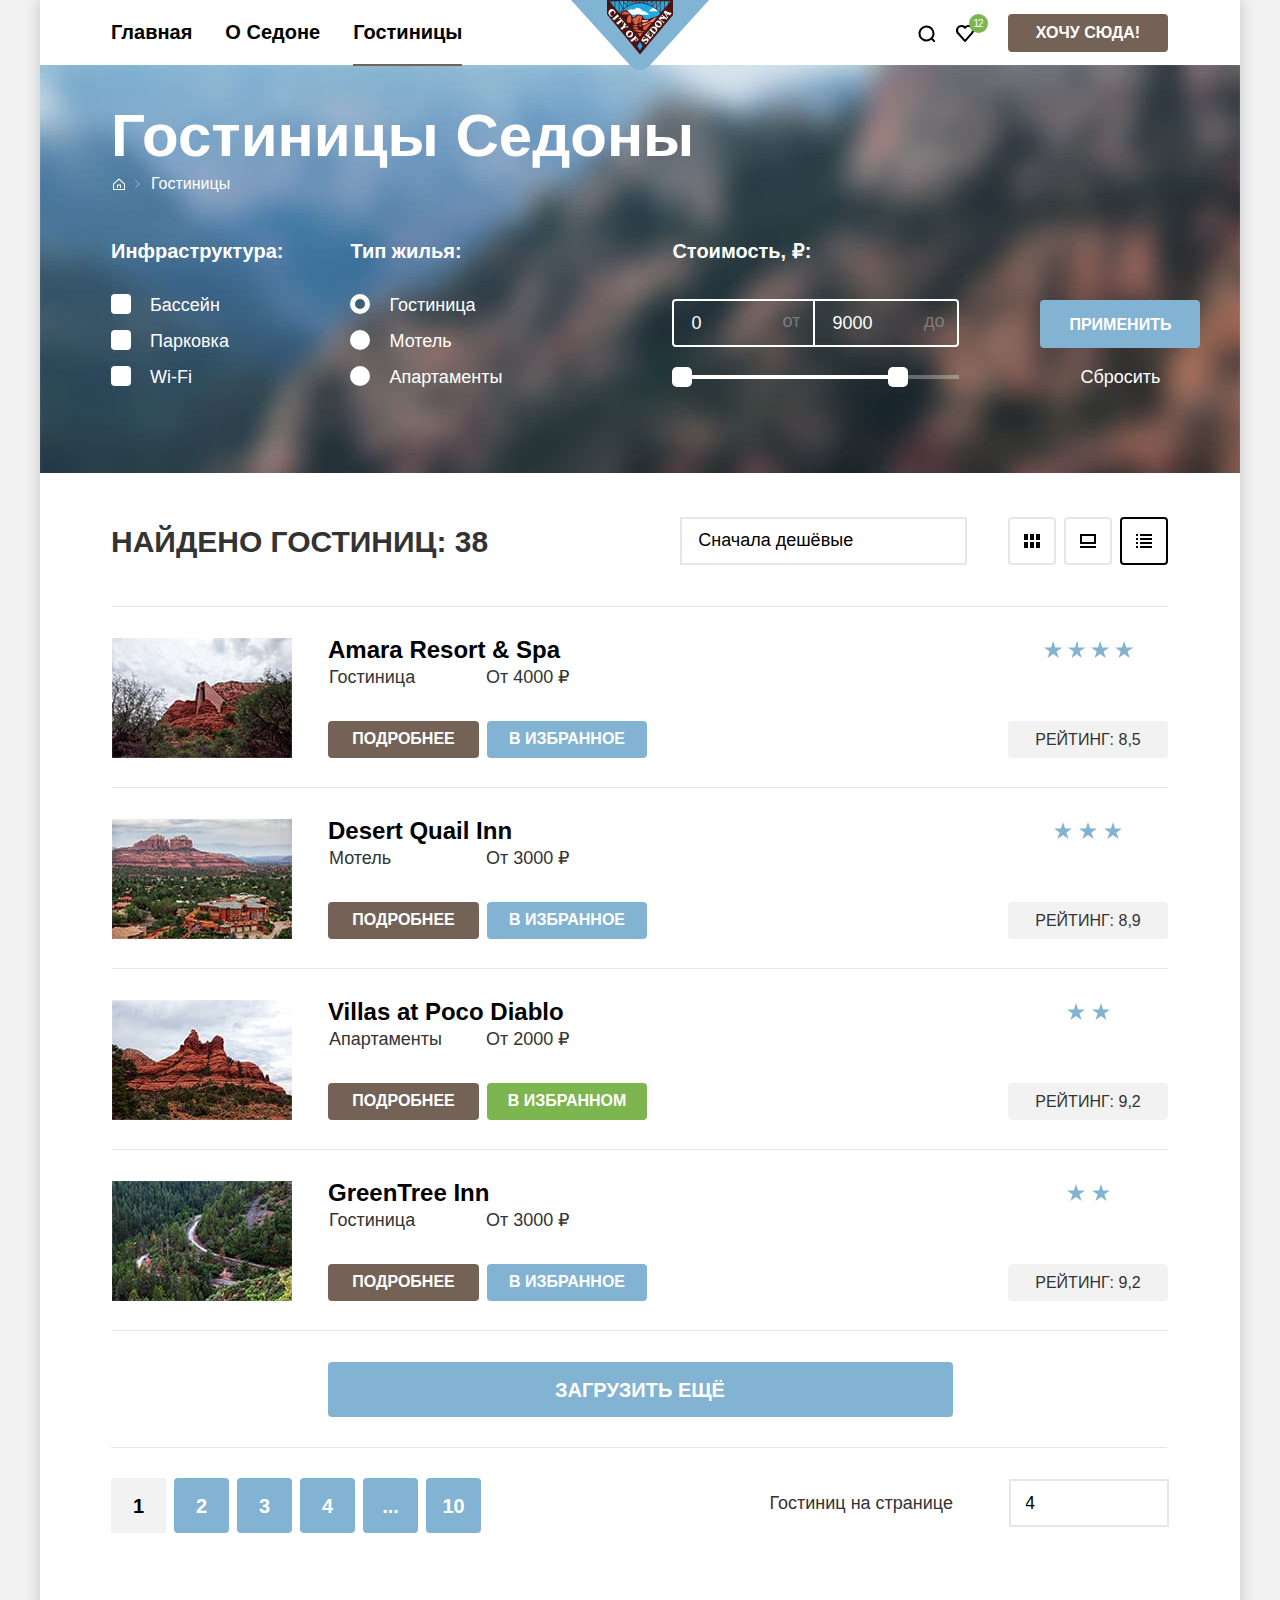
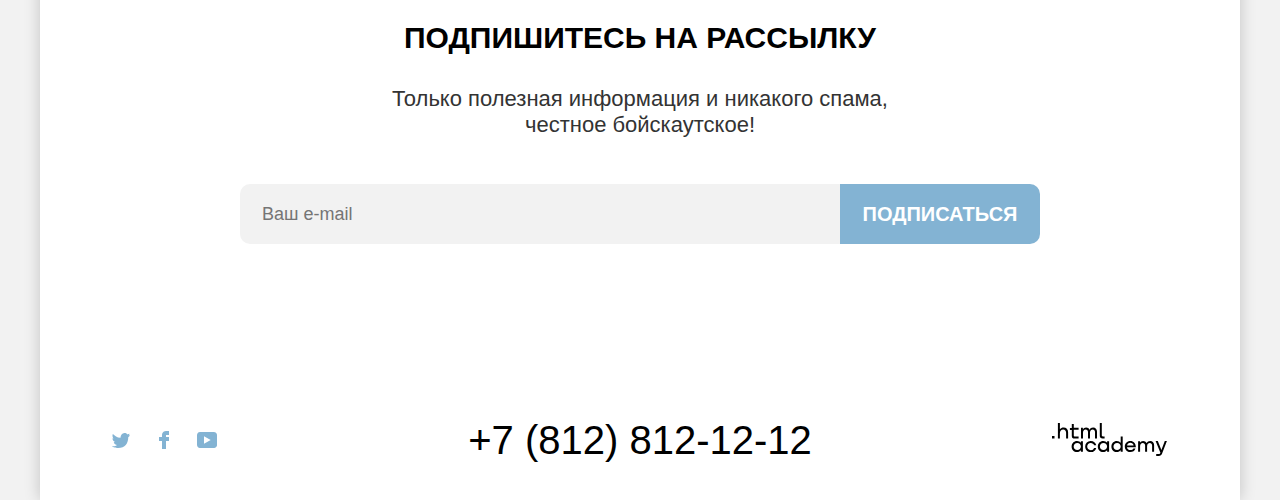
==== commit 805c9dde: "Подготовка к защите" ====
--- a/catalog.html
+++ b/catalog.html
@@ -32,7 +32,7 @@
                 <svg class="navigation-icon" aria-hidden="true" focusable="false" width="18" height="18" viewBox="0 0 18 18" xmlns="http://www.w3.org/2000/svg">
                   <path d="m19.5 18-3.7-3.67c1-1.3 1.7-2.98 1.7-4.87a8 8 0 0 0-8-7.96c-4.4 0-8 3.68-8 8.06a8 8 0 0 0 12.9 6.26l3.7 3.68 1.4-1.5Zm-10-2.48a6 6 0 0 1-6-5.96 6 6 0 0 1 12 0 6 6 0 0 1-6 5.96Z"/>
                 </svg>
-                <span class="visually-hidden">Поиск</span>
+                <span class="visually-hidden">Поиск.</span>
               </a>
             </li>
             <li class="main-nav-item favourites-icon">
@@ -40,12 +40,12 @@
                 <svg class="navigation-icon" aria-hidden="true" focusable="false" width="18" height="17" viewBox="0 0 18 17" xmlns="http://www.w3.org/2000/svg">
                   <path d="M8.9 17a1 1 0 0 1-.8-.4l-7-7.9A5.4 5.4 0 0 1 5.5 0C6.8 0 8 .5 9 1.3a5.5 5.5 0 0 1 9 4.1c0 1.3-.5 2.5-1.3 3.4l-7 7.9c-.2.2-.4.3-.8.3Zm-6-9.5L9 14.4l6.2-7c.5-.5.7-1.2.7-2 0-1.8-1.5-3.3-3.3-3.3-1 0-2 .5-2.7 1.3-.3.3-.6.4-.9.4-.3 0-.6-.2-.8-.4a3.7 3.7 0 0 0-2.7-1.3 3.3 3.3 0 0 0-3.3 3.3c-.1.9.3 1.6.7 2.1-.1 0-.1 0 0 0Z"/>
                 </svg>
-                <span class="visually-hidden">Избранное</span>
+                <span class="visually-hidden">Избранное.</span>
               </a>
 
               <div class="popover popover-open popover-favourites">
                 <div class="popover-content">
-                  <h2 class="popver-title visually-hidden">Избранное</h2>
+                  <h2 class="popver-title visually-hidden">Избранное.</h2>
                   <ul class="favourites-list">
                     <li class="favourites-item">
                       <a class="favourites-link" href="#">
@@ -58,7 +58,7 @@
                           <path d="M15.3 2.3H.6c-.3 0-.6.2-.6.5s.3.6.6.6h1.7v12c0 .3.3.6.6.6h10.2c.3 0 .6-.3.6-.6v-12h1.7c.3 0 .6-.3.6-.6s-.4-.5-.7-.5Zm-2.8 12.5H3.4V3.4h9.1v11.4ZM6.2 1.2h3.4c.3 0 .6-.3.6-.6S10 0 9.7 0H6.2c-.3 0-.5.3-.5.6s.2.6.5.6Z"/>
                           <path d="M6.2 12c.3 0 .6-.3.6-.6V5.7c0-.3-.3-.6-.6-.6s-.6.3-.6.6v5.7c.1.3.3.6.6.6ZM9.7 12c.3 0 .6-.3.6-.6V5.7c0-.3-.3-.6-.6-.6s-.6.4-.6.6v5.7c0 .3.2.6.6.6Z"/>
                         </svg>
-                        <span class="visually-hidden">Удалить из избранного</span>
+                        <span class="visually-hidden">Удалить из избранного.</span>
                       </button>
                     </li>
                     <li class="favourites-item">
@@ -72,7 +72,7 @@
                           <path d="M15.3 2.3H.6c-.3 0-.6.2-.6.5s.3.6.6.6h1.7v12c0 .3.3.6.6.6h10.2c.3 0 .6-.3.6-.6v-12h1.7c.3 0 .6-.3.6-.6s-.4-.5-.7-.5Zm-2.8 12.5H3.4V3.4h9.1v11.4ZM6.2 1.2h3.4c.3 0 .6-.3.6-.6S10 0 9.7 0H6.2c-.3 0-.5.3-.5.6s.2.6.5.6Z"/>
                           <path d="M6.2 12c.3 0 .6-.3.6-.6V5.7c0-.3-.3-.6-.6-.6s-.6.3-.6.6v5.7c.1.3.3.6.6.6ZM9.7 12c.3 0 .6-.3.6-.6V5.7c0-.3-.3-.6-.6-.6s-.6.4-.6.6v5.7c0 .3.2.6.6.6Z"/>
                         </svg>
-                        <span class="visually-hidden">Удалить из избранного</span>
+                        <span class="visually-hidden">Удалить из избранного.</span>
                       </button>
                     </li>
                   </ul>
@@ -95,7 +95,7 @@
               <ul class="breadcrumbs">
                 <li class="breadcrumbs-item">
                   <a class="breadcrumbs-link" href="index.html">
-                    <span class="visually-hidden">Главная страница</span>
+                    <span class="visually-hidden">Главная страница.</span>
                   </a>
                 <li class="breadcrumbs-item">
                   <a class="breadcrumbs-link" href="#">Гостиницы</a>
@@ -174,7 +174,7 @@
                         </label>
                       </div>
                       <div class="range-scale">
-                        <div class="range-bar" style="left: 0px; width: 227px">
+                        <div class="range-bar">
                           <button class="range-toggle toggle-min" type="button">
                             <span class="visually-hidden">Изменить минимальную цену.</span>
                           </button>
@@ -232,7 +232,7 @@
                   <a class="button hotels-card-button" href="#">Подробнее</a>
                   <a class="button hotels-card-favourites" href="#">В избранное</a>
                 </p>
-                <p class="hotels-stars-raiting stars-four"><span class="visually-hidden">Четыре звезды</span></p>
+                <p class="hotels-stars-raiting stars-four"><span class="visually-hidden">Четыре звезды.</span></p>
                 <span class="hotels-card-raiting">Рейтинг: 8,5</span>
               </li>
               <li class="hotels-card">
@@ -248,7 +248,7 @@
                   <a class="button hotels-card-button" href="#">Подробнее</a>
                   <a class="button hotels-card-favourites" href="#">В избранное</a>
                 </p>
-                <p class="hotels-stars-raiting stars-three"><span class="visually-hidden">Три звезды</span></p>
+                <p class="hotels-stars-raiting stars-three"><span class="visually-hidden">Три звезды.</span></p>
                 <span class="hotels-card-raiting">Рейтинг: 8,9</span>
               </li>
               <li class="hotels-card">
@@ -264,7 +264,7 @@
                   <a class="button hotels-card-button" href="#">Подробнее</a>
                   <a class="button hotels-card-favourites-add" href="#">В избранном</a>
                 </p>
-                <p class="hotels-stars-raiting stars-two"><span class="visually-hidden">Две звезды</span></p>
+                <p class="hotels-stars-raiting stars-two"><span class="visually-hidden">Две звезды.</span></p>
                 <span class="hotels-card-raiting">Рейтинг: 9,2</span>
               </li>
               <li class="hotels-card">
@@ -280,7 +280,7 @@
                   <a class="button hotels-card-button" href="#">Подробнее</a>
                   <a class="button hotels-card-favourites" href="#">В избранное</a>
                 </p>
-                <p class="hotels-stars-raiting stars-two"><span class="visually-hidden">Две звезды</span></p>
+                <p class="hotels-stars-raiting stars-two"><span class="visually-hidden">Две звезды.</span></p>
                 <span class="hotels-card-raiting">Рейтинг: 9,2</span>
               </li>
             </ul>
@@ -330,7 +330,6 @@
           </section>
         </main>
 
-
         <footer class="page-footer">
           <div class="page-footer-container">
             <ul class="footer-social-list">
--- a/styles/styles.css
+++ b/styles/styles.css
@@ -33,6 +33,11 @@
   line-height: 21px;
   color: #333333;
   background-color: #f2f2f2;
+}
+
+img {
+  max-width: 100%;
+  object-fit: contain;
 }
 
 .visually-hidden {
@@ -133,6 +138,17 @@
   color: #756257;
 }
 
+.main-nav-link:focus {
+  color: #756257;
+  border-color: #83b3d3;
+  outline: none;
+}
+
+.main-nav-link:focus:not(:focus-visible) {
+  color: inherit;
+  border-color: transparent;
+}
+
 .main-nav-link:focus-visible {
   color: #756257;
   border-color: #83b3d3;
@@ -156,10 +172,20 @@
   opacity: 0.6;
 }
 
+.logo:focus {
+  border-radius: 4px;
+  box-shadow: 0 0 0 3px #83b3d3;
+  outline: none;
+}
+
+.logo:focus:not(:focus-visible) {
+  outline: none;
+}
+
 .logo:focus-visible {
   border-radius: 4px;
-  outline: 3px solid #83b3d3;
-  outline-offset: 3px;
+  box-shadow: 0 0 0 3px #83b3d3;
+  outline: none;
 }
 
 .logo:active {
@@ -206,13 +232,9 @@
   fill: rgba(117, 98, 87, 0.3);
 }
 
-/* .favourites-icon: {
-  position: relative;
-} */
-
 .favourites-icon::after {
-  position: absolute;
   content: "12";
+  position: absolute;
   top: 14px;
   right: 252px;
   width: 19px;
@@ -235,9 +257,9 @@
 
 /* Поповер */
 
-/* .favourites-icon:hover .popover{
+.favourites-icon:hover .popover {
   display: block;
-} */
+}
 
 .popover-open {
   display: block;
@@ -259,21 +281,6 @@
   box-shadow: 0 25px 50px rgba(0, 0, 0, 0.15);
 }
 
-/* .popover::before {
-  content: "";
-  position: absolute;
-  left: 50%;
-  top: -8px;
-  margin-left: -10px;
-  z-index: 1;
-  width: 14px;
-  height: 14px;
-  transform: rotate(45deg);
-  background-color: #ffffff;
-  border-top: 1px solid #E4E4E4;
-  border-left: 1px solid #E4E4E4;
-} */
-
 .popover::before {
   content: "";
   position: absolute;
@@ -329,6 +336,15 @@
   opacity: 0.6;
 }
 
+.favourites-link:focus {
+  border-color: #83b3d3;
+  outline: none;
+}
+
+.favourites-link:focus:not(:focus-visible) {
+  border-color: transparent;
+}
+
 .favourites-link:focus-visible {
   border-color: #83b3d3;
   outline: none;
@@ -342,6 +358,7 @@
   display: block;
   grid-column: 1 / 2;
   grid-row: 1 / -1;
+  object-fit: fill;
   border-radius: 50%;
 }
 
@@ -390,6 +407,15 @@
   fill: #000000;
 }
 
+.button-delete:focus {
+  border-color: #83b3d3;
+  outline: none;
+}
+
+.button-delete:focus:not(:focus-visible) {
+  border-color: transparent;
+}
+
 .button-delete:focus-visible {
   border-color: #83b3d3;
   outline: none;
@@ -415,10 +441,20 @@
   background-color: #615048;
 }
 
+.popover-button-all:focus {
+  background-color: #615048;
+  box-shadow: 0 0 0 3px #83b3d3;
+  outline: 0;
+}
+
+.popover-button-all:focus:not(:focus-visible) {
+  box-shadow: none;
+}
+
 .popover-button-all:focus-visible {
   background-color: #615048;
-  outline: 3px solid #83b3d3;
-  outline-offset: 0;
+  box-shadow: 0 0 0 3px #83b3d3;
+  outline: 0;
 }
 
 .popover-button-all:active {
@@ -444,10 +480,18 @@
   background-color: #615048;
 }
 
+.main-nav-link.button:focus {
+  background-color: #615048;
+  box-shadow: 0 0 0 3px #83b3d3;
+}
+
+.main-nav-link.button:focus:not(:focus-visible) {
+  box-shadow: none;
+}
+
 .main-nav-link.button:focus-visible {
   background-color: #615048;
-  outline: 3px solid #83b3d3;
-  outline-offset: 0;
+  box-shadow: 0 0 0 3px #83b3d3;
 }
 
 .main-nav-link.button:active {
@@ -673,10 +717,19 @@
   background-color: #615048;
 }
 
+.search-hotel-button:focus {
+  background-color: #615048;
+  box-shadow: 0 0 0 3px #83b3d3;
+  outline: none;
+}
+
+.search-hotel-button:focus:not(:focus-visible) {
+  box-shadow: none;
+}
+
 .search-hotel-button:focus-visible {
   background-color: #615048;
-  outline: 3px solid #83b3d3;
-  outline-offset: 0;
+  box-shadow: 0 0 0 3px #83b3d3;
 }
 
 .search-hotel-button:active {
@@ -732,21 +785,24 @@
   background-color: #e5e5e5;
 }
 
-.subscribe-field:focus-visible {
+.subscribe-field:focus {
   background-color: #e5e5e5;
-  outline: 3px solid #83b3d3;
+  box-shadow: 0 0 0 3px #83b3d3;
+  outline: none;
 }
 
 .subscribe-field:not(:placeholder-shown) {
   color: #000000;
   background-color: #ffffff;
   border: 2px solid #000000;
+  box-shadow: none;
   outline: none;
 }
 
 .subscribe-error {
   background-color: #ffffff;
   border: 2px solid #ff5757;
+  box-shadow: none;
   outline: none;
 }
 
@@ -764,16 +820,29 @@
   background-color: #68a2ca;
 }
 
+.subscribe-button:focus {
+  background-color: #68a2ca;
+  border: none;
+  box-shadow: 0 0 0 3px #756257;
+  outline: none;
+}
+
 .subscribe-button:focus-visible {
   background-color: #68a2ca;
   border: none;
-  outline: 3px solid #756257;
-  outline-offset: 0;
+  box-shadow: 0 0 0 3px #756257;
+  outline: none;
 }
 
 .subscribe-button:active {
   color: rgba(255, 255, 255, 0.3);
   background-color: #68a2ca;
+}
+
+.subscribe-button:disabled,
+.subscribe-button:disabled:hover {
+  color: #e7e7e7;
+  background-color: #595959;
 }
 
 .page-footer-container {
@@ -815,8 +884,17 @@
 }
 
 .footer-social-link:hover .social-icon,
-.footer-social-link:focus-visible .social-icon {
+.footer-social-link:focus .social-icon {
   fill: #68a2ca;
+}
+
+.footer-social-link:focus {
+  border-color: #83b3d3;
+  outline: none;
+}
+
+.footer-social-link:focus:not(:focus-visible) {
+  border-color: transparent;
 }
 
 .footer-social-link:focus-visible {
@@ -857,6 +935,17 @@
   color: #756257;
 }
 
+.footer-phone:focus {
+  color: #756257;
+  border-color: #83b3d3;
+  outline: none;
+}
+
+.footer-phone:focus:not(:focus-visible) {
+  color: #000000;
+  border-color: transparent;
+}
+
 .footer-phone:focus-visible {
   color: #756257;
   border-color: #83b3d3;
@@ -878,8 +967,18 @@
 }
 
 .academy-logo-link:hover .academy-logo,
-.academy-logo-link:focus-visible .academy-logo {
+.academy-logo-link:focus .academy-logo {
   fill: #756257;
+}
+
+.academy-logo-link:focus {
+  border-color: #83b3d3;
+  outline: none;
+}
+
+.academy-logo-link:focus:not(:focus-visible) {
+  color: #000000;
+  border-color: transparent;
 }
 
 .academy-logo-link:focus-visible {
@@ -961,8 +1060,8 @@
 }
 
 .breadcrumbs-item + .breadcrumbs-item::before {
-  position: absolute;
   content: "";
+  position: absolute;
   top: 50%;
   left: -8px;
   margin-top: -4px;
@@ -978,9 +1077,18 @@
   opacity: 0.6;
 }
 
+.breadcrumbs-link:focus {
+  border-color: #83b3d3;
+  outline: none;
+}
+
+.breadcrumbs-link:focus:not(:focus-visible) {
+  border-color: transparent;
+}
+
 .breadcrumbs-link:focus-visible {
-  outline: none;
   border-color: #83b3d3;
+  outline: none;
 }
 
 .breadcrumbs-link:active {
@@ -1059,21 +1167,35 @@
 }
 
 .control-input[type="checkbox"]:checked + .control-mark::before {
+  content: "";
   position: absolute;
   top: 50%;
   margin-top: -5px;
   left: 50%;
   margin-left: -6px;
-  content: "";
   width: 13px;
   height: 10px;
   background-image: url("../img/checkbox.svg");
   background-position: center;
 }
 
+.control-input[type="checkbox"]:focus + .control-mark {
+  background-color: rgba(255, 255, 255, 0.6);
+  box-shadow: 0 0 0 3px #83b3d3;
+}
+
+.control-input[type="checkbox"]:focus:not(:focus-visible) + .control-mark {
+  background-color: #ffffff;
+  box-shadow: none;
+}
+
 .control-input[type="checkbox"]:focus-visible + .control-mark {
   background-color: rgba(255, 255, 255, 0.6);
-  outline: 3px solid #83b3d3;
+  box-shadow: 0 0 0 3px #83b3d3;
+}
+
+.control-input[type="checkbox"] + .control-mark:active {
+  background-color: rgba(255, 255, 255, 0.3);
 }
 
 .control-input[type="radio"] + .control-mark {
@@ -1093,8 +1215,16 @@
   border-radius: 50%;
 }
 
+.control-input[type="radio"]:focus + .control-mark {
+  box-shadow: 0 0 0 3px #83b3d3;
+}
+
+.control-input[type="radio"]:focus:not(:focus-visible) + .control-mark {
+  box-shadow: none;
+}
+
 .control-input[type="radio"]:focus-visible + .control-mark {
-  outline: 3px solid #83b3d3;
+  box-shadow: 0 0 0 3px #83b3d3;
 }
 
 .range-wrapper-inputs {
@@ -1145,10 +1275,11 @@
   border-color: rgba(255, 255, 255, 0.6);
 }
 
-.filter-price-input:focus-visible {
+.filter-price-input:focus {
   border: 2px solid #ffffff;
   box-shadow: 0 0 0 3px #81b3d2 inset;
   outline: 3px solid #81b3d2;
+  outline-offset: 0;
 }
 
 .filter-price-input:active {
@@ -1173,6 +1304,8 @@
 
 .range-bar {
   position: absolute;
+  left: 0;
+  width: 227px;
   height: 4px;
   background-color: #ffffff;
 }
@@ -1191,7 +1324,7 @@
   box-shadow: 0 4px 10px 0 rgba(0, 0, 0, 0.25);
 }
 
-.range-toggle:focus-visible {
+.range-toggle:focus {
   outline: 3px solid #83b3d3;
   box-shadow: 0 4px 10px 0 rgba(0, 0, 0, 0.25);
 }
@@ -1231,9 +1364,21 @@
   background-color: #68a2ca;
 }
 
+.button-submit:focus {
+  background-color: #68a2ca;
+  box-shadow: 0 0 0 3px #ffffff;
+  outline: none;
+}
+
+.button-submit:focus:not(:focus-visible) {
+  background-color: #83b3d3;
+  box-shadow: none;
+}
+
 .button-submit:focus-visible {
   background-color: #68a2ca;
-  outline: 3px solid #ffffff;
+  box-shadow: 0 0 0 3px #ffffff;
+  outline: none;
 }
 
 .button-submit:active {
@@ -1241,7 +1386,15 @@
   outline: none;
 }
 
+.button-submit:disabled,
+.button-submit:disabled:hover {
+  color: #e7e7e7;
+  background-color: #595959;
+}
+
 .button-reset {
+  margin: -4px;
+  padding: 4px 14px;
   font-size: 18px;
   line-height: 23px;
   font-weight: 400;
@@ -1253,8 +1406,18 @@
   opacity: 0.6;
 }
 
+.button-reset:focus {
+  box-shadow: 0 0 0 3px #83b3d3 inset;
+  outline: none;
+}
+
+.button-reset:focus:not(:focus-visible) {
+  box-shadow: none;
+}
+
 .button-reset:focus-visible {
-  outline: 3px solid #83b3d3;
+  box-shadow: 0 0 0 3px #83b3d3 inset;
+  outline: none;
 }
 
 .button-reset:active {
@@ -1280,8 +1443,9 @@
 }
 
 .select-control {
-  /* height: 48px; */
+  height: 48px;
   padding: 0;
+  text-indent: -1px;
   font: inherit;
   line-height: 23px;
   border: 2px solid #e6e6e6;
@@ -1293,7 +1457,7 @@
 }
 
 .select-control:hover,
-.select-control:focus-visible {
+.select-control:focus {
   border: 2px solid #83b3d3;
   outline: none;
 }
@@ -1330,6 +1494,15 @@
   border-color: #83b3d3;
 }
 
+.sorting-button:focus {
+  border-color: #83b3d3;
+  outline: none;
+}
+
+.sorting-button:focus:not(:focus-visible) {
+  border-color: #e5e5e5;
+}
+
 .sorting-button:focus-visible {
   border-color: #83b3d3;
   outline: none;
@@ -1342,6 +1515,11 @@
 
 .sorting-button-current:hover {
   border-color: #000000;
+}
+
+.sorting-button-current:focus {
+  border-color: #000000;
+  outline: none;
 }
 
 .sorting-button-current:focus-visible {
@@ -1411,6 +1589,15 @@
   opacity: 0.6;
 }
 
+.hotels-card-link-image:focus {
+  outline: 3px solid #83b3d3;
+  outline-offset: 0;
+}
+
+.hotels-card-link-image:focus:not(:focus-visible) {
+  outline: none;
+}
+
 .hotels-card-link-image:focus-visible {
   outline: 3px solid #83b3d3;
   outline-offset: 0;
@@ -1450,6 +1637,15 @@
   color: #756257;
 }
 
+.hotels-card-link:focus {
+  outline: 3px solid #83b3d3;
+  outline-offset: 5px;
+}
+
+.hotels-card-link:focus:not(:focus-visible) {
+  outline: none;
+}
+
 .hotels-card-link:focus-visible {
   outline: 3px solid #83b3d3;
   outline-offset: 5px;
@@ -1503,10 +1699,21 @@
   background-color: #615048;
 }
 
+.hotels-card-button:focus {
+  background-color: #615048;
+  box-shadow: 0 0 0 3px #83b3d3;
+  outline: none;
+}
+
+.hotels-card-button:focus:not(:focus-visible) {
+  background-color: #756257;
+  box-shadow: none;
+}
+
 .hotels-card-button:focus-visible {
   background-color: #615048;
-  outline: 3px solid #83b3d3;
-  outline-offset: 0;
+  box-shadow: 0 0 0 3px #83b3d3;
+  outline: none;
 }
 
 .hotels-card-button:active {
@@ -1525,10 +1732,21 @@
   outline: 1px solid #756257;
 }
 
+.hotels-card-favourites:focus {
+  background-color: #68a2ca;
+  box-shadow: 0 0 0 3px #756257;
+  outline: none;
+}
+
+.hotels-card-favourites:focus:not(:focus-visible) {
+  background-color: #83b3d3;
+  box-shadow: none;
+}
+
 .hotels-card-favourites:focus-visible {
   background-color: #68a2ca;
-  outline: 3px solid #756257;
-  outline-offset: 0;
+  box-shadow: 0 0 0 3px #756257;
+  outline: none;
 }
 
 .hotels-card-favourites:active {
@@ -1591,10 +1809,21 @@
   background-color: #6c9e42;
 }
 
+.hotels-card-favourites-add:focus {
+  background-color: #6c9e42;
+  box-shadow: 0 0 0 3px #756257;
+  outline: none;
+}
+
+.hotels-card-favourites-add:focus:not(:focus-visible) {
+  background-color: #7db54f;
+  box-shadow: none;
+}
+
 .hotels-card-favourites-add:focus-visible {
   background-color: #6c9e42;
-  outline: 3px solid #756257;
-  outline-offset: 0;
+  box-shadow: 0 0 0 3px #756257;
+  outline: none;
 }
 
 .hotels-card-favourites-add:active {
@@ -1625,10 +1854,21 @@
   background-color: #68a2ca;
 }
 
+.show-more-button:focus {
+  background-color: #68a2ca;
+  box-shadow: 0 0 0 3px #756257;
+  outline: none;
+}
+
+.show-more-button:focus:not(:focus-visible) {
+  background-color: #83b3d3;
+  box-shadow: none;
+}
+
 .show-more-button:focus-visible {
   background-color: #68a2ca;
-  outline: 3px solid #756257;
-  outline-offset: 0;
+  box-shadow: 0 0 0 3px #756257;
+  outline: none;
 }
 
 .show-more-button:active {
@@ -1645,8 +1885,8 @@
 }
 
 .pagination-container::before {
-  position: absolute;
   content: "";
+  position: absolute;
   top: 0;
   width: 1056px;
   height: 1px;
@@ -1685,10 +1925,21 @@
   background-color: #68a2ca;
 }
 
+.pagination-link:focus:not(.pagination-link-current) {
+  background-color: #68a2ca;
+  box-shadow: 0 0 0 3px #756257;
+  outline: none;
+}
+
+.pagination-link:focus:not(:focus-visible):not(.pagination-link-current) {
+  background-color: #83b3d3;
+  box-shadow: none;
+}
+
 .pagination-link:focus-visible:not(.pagination-link-current) {
   background-color: #68a2ca;
-  outline: 3px solid #756257;
-  outline-offset: 0;
+  box-shadow: 0 0 0 3px #756257;
+  outline: none;
 }
 
 .pagination-link:active:not(.pagination-link-current) {
@@ -1699,6 +1950,10 @@
 .pagination-link-current {
   color: #000000;
   background-color: #f2f2f2;
+}
+
+.pagination-link-current:focus {
+  outline: none;
 }
 
 .pagination-link-current:focus-visible {
@@ -1798,9 +2053,21 @@
   background-color: #e5e5e5;
 }
 
+.modal-button-close:focus {
+  background-color: #e5e5e5;
+  box-shadow: 0 0 0 3px #83b3d3;
+  outline: none;
+}
+
+.modal-button-close:focus:not(:focus-visible) {
+  background-color: #f2f2f2;
+  box-shadow: none;
+}
+
 .modal-button-close:focus-visible {
   background-color: #e5e5e5;
-  outline: 3px solid #83b3d3;
+  box-shadow: 0 0 0 3px #83b3d3;
+  outline: none;
 }
 
 .modal-button-close:active {
@@ -1991,6 +2258,16 @@
 .plus:hover::before,
 .plus:hover::after {
   background-color: #000000;
+}
+
+.button-quantity:focus {
+  border-color: #83b3d3;
+  outline: none;
+}
+
+.button-quantity:focus:not(:focus-visible) {
+  border-color: transparent;
+  outline: none;
 }
 
 .button-quantity:focus-visible {
@@ -2034,6 +2311,10 @@
   display: block;
 }
 
+.button-info:focus {
+  outline: none;
+}
+
 .tooltip {
   position: absolute;
   top: 54px;
@@ -2079,14 +2360,32 @@
   background-color: #68a2ca;
 }
 
+.modal-form-button:focus {
+  background-color: #68a2ca;
+  border: none;
+  box-shadow: 0 0 0 3px #756257;
+  outline: none;
+}
+
+.modal-form-button:focus:not(:focus-visible) {
+  background-color: #83b3d3;
+  box-shadow: none;
+}
+
 .modal-form-button:focus-visible {
   background-color: #68a2ca;
   border: none;
-  outline: 3px solid #756257;
-  outline-offset: 0;
+  box-shadow: 0 0 0 3px #756257;
+  outline: none;
 }
 
 .modal-form-button:active {
   color: rgba(255, 255, 255, 0.3);
   background-color: #68a2ca;
 }
+
+.modal-form-button:disabled,
+.modal-form-button:disabled:hover {
+  color: #e7e7e7;
+  background-color: #595959;
+}
